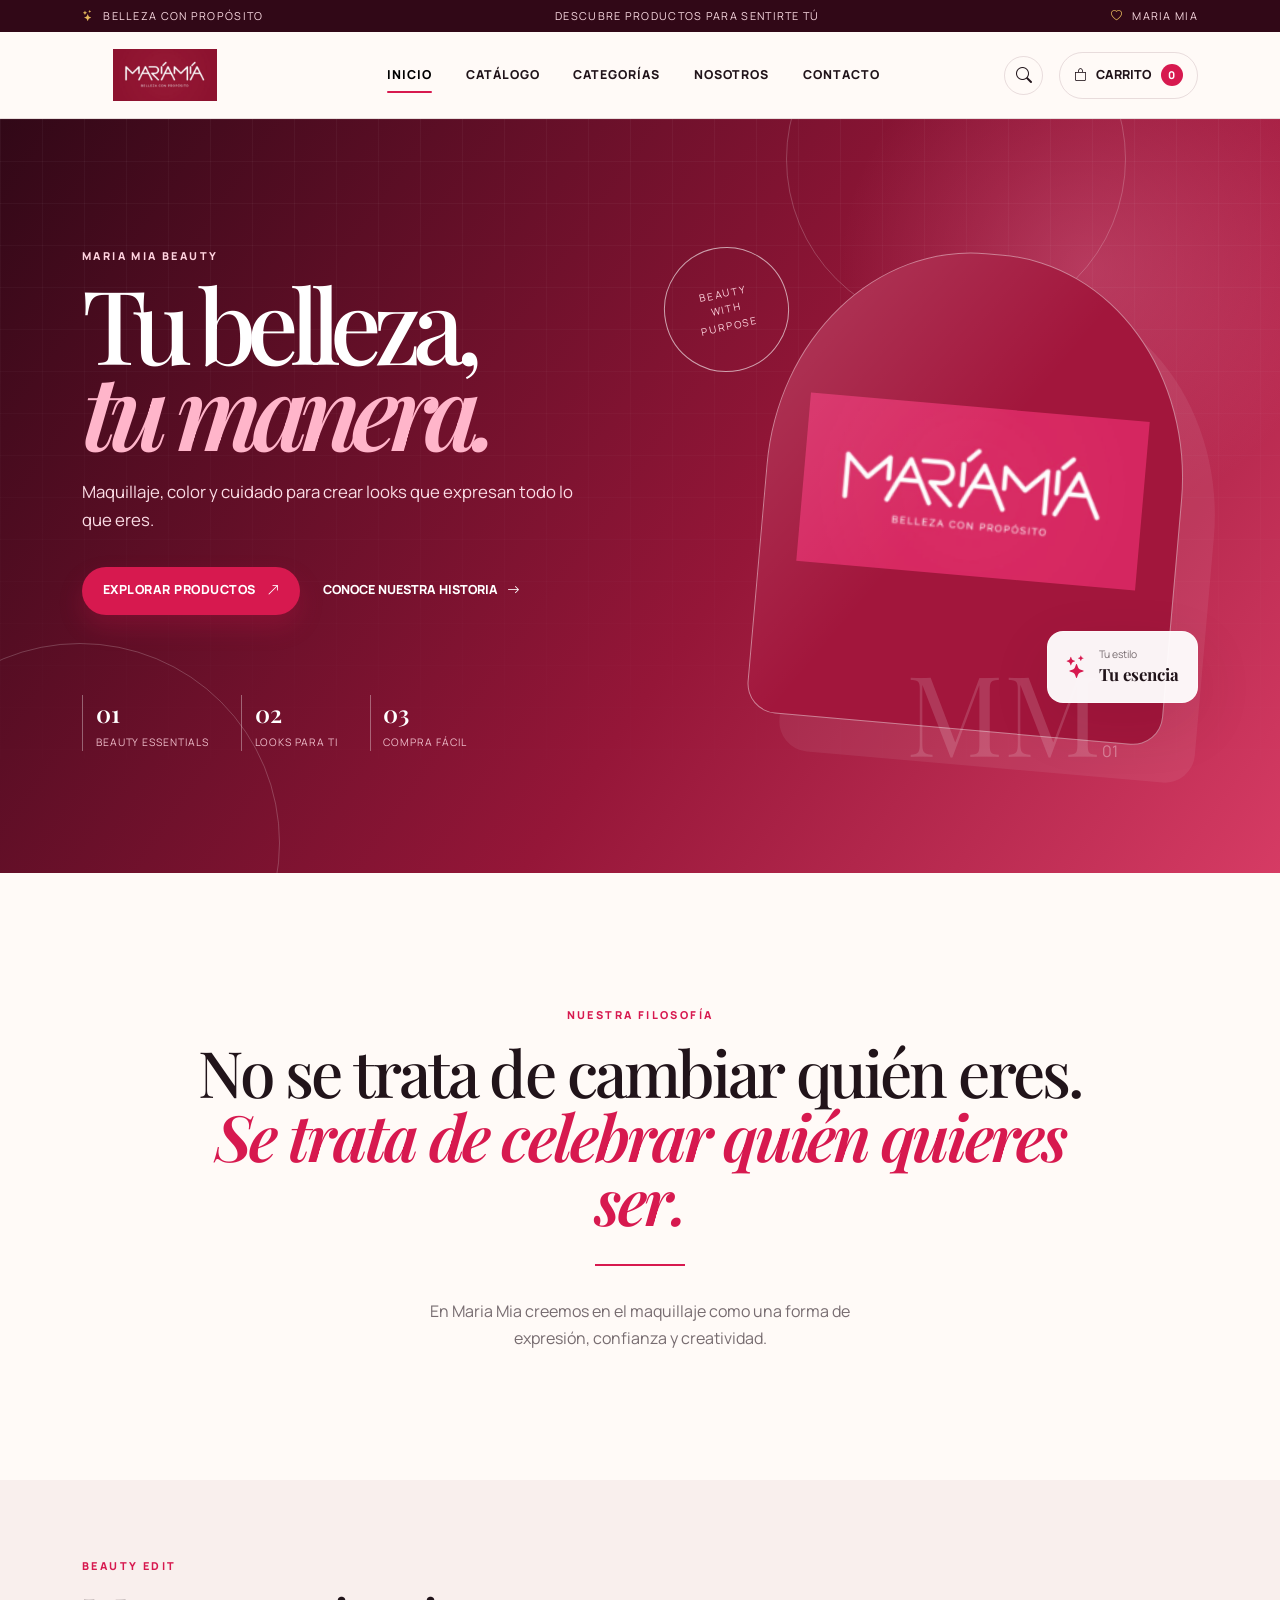
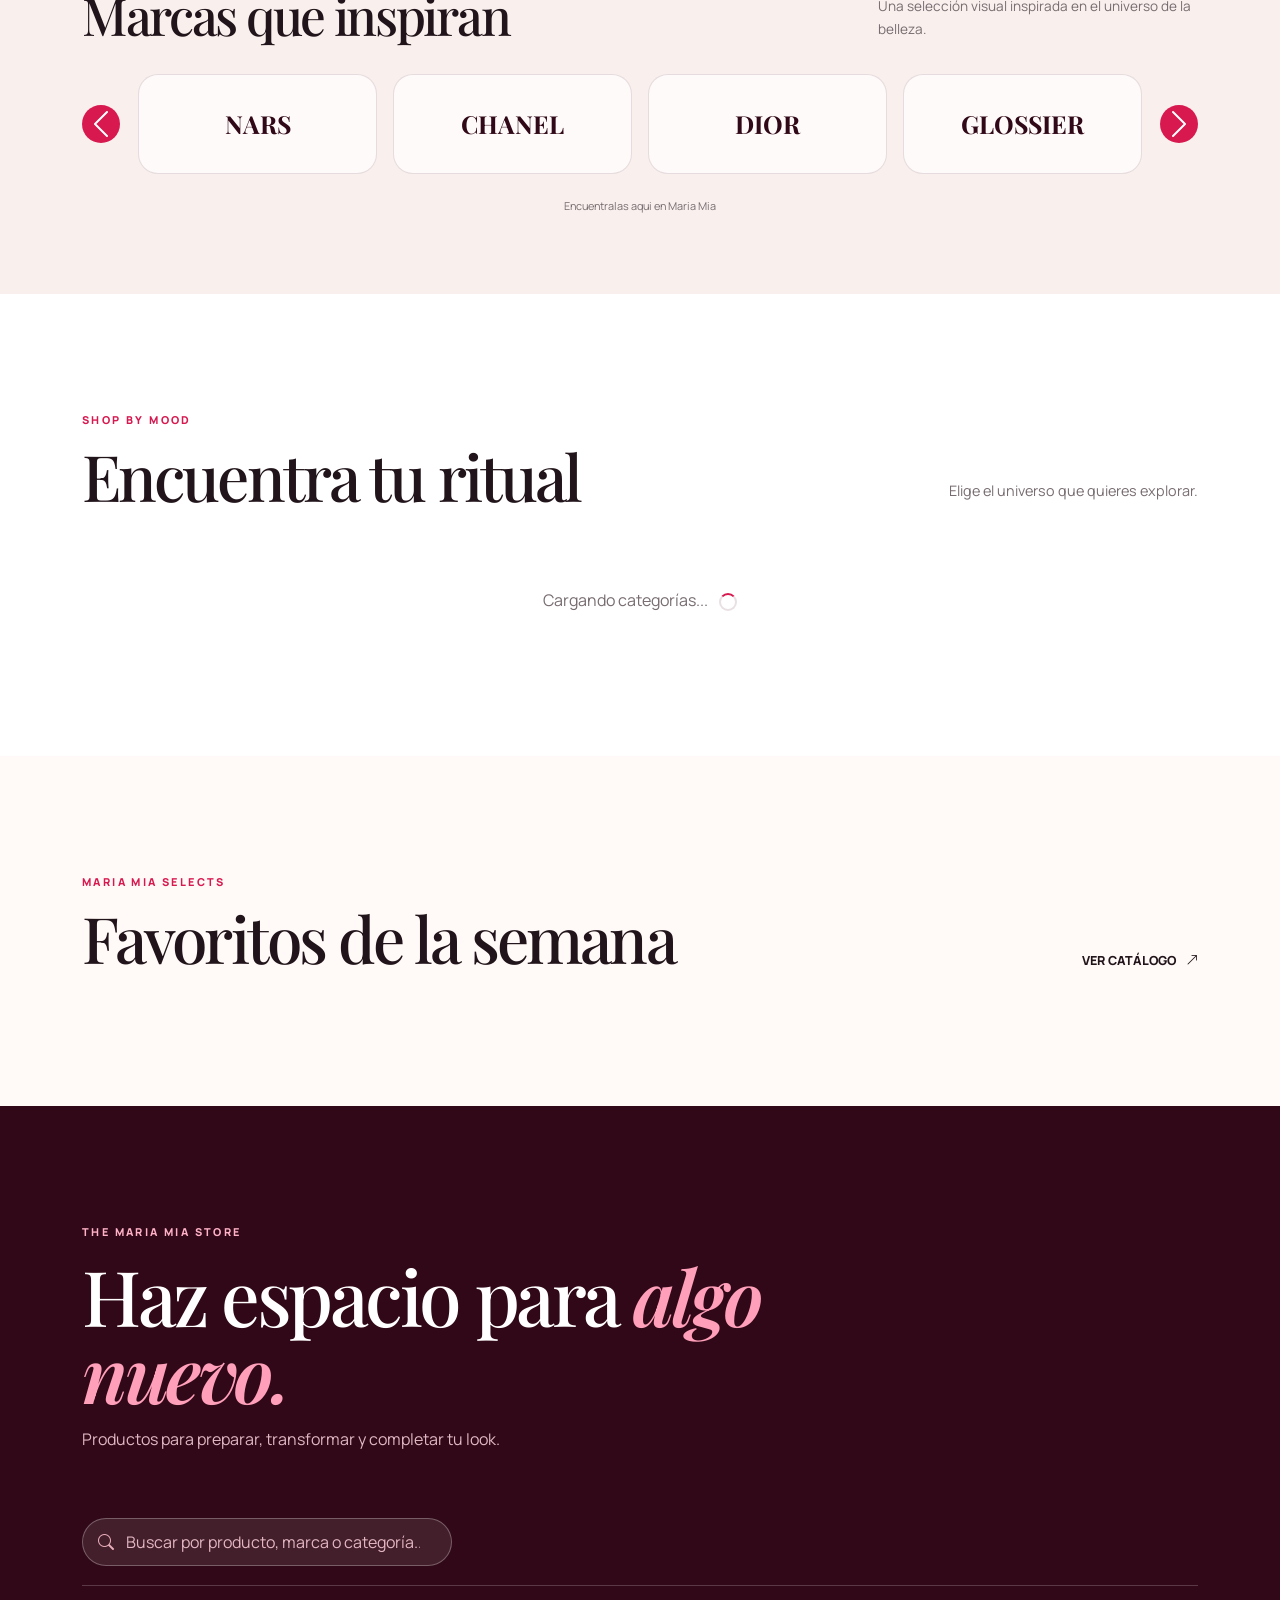
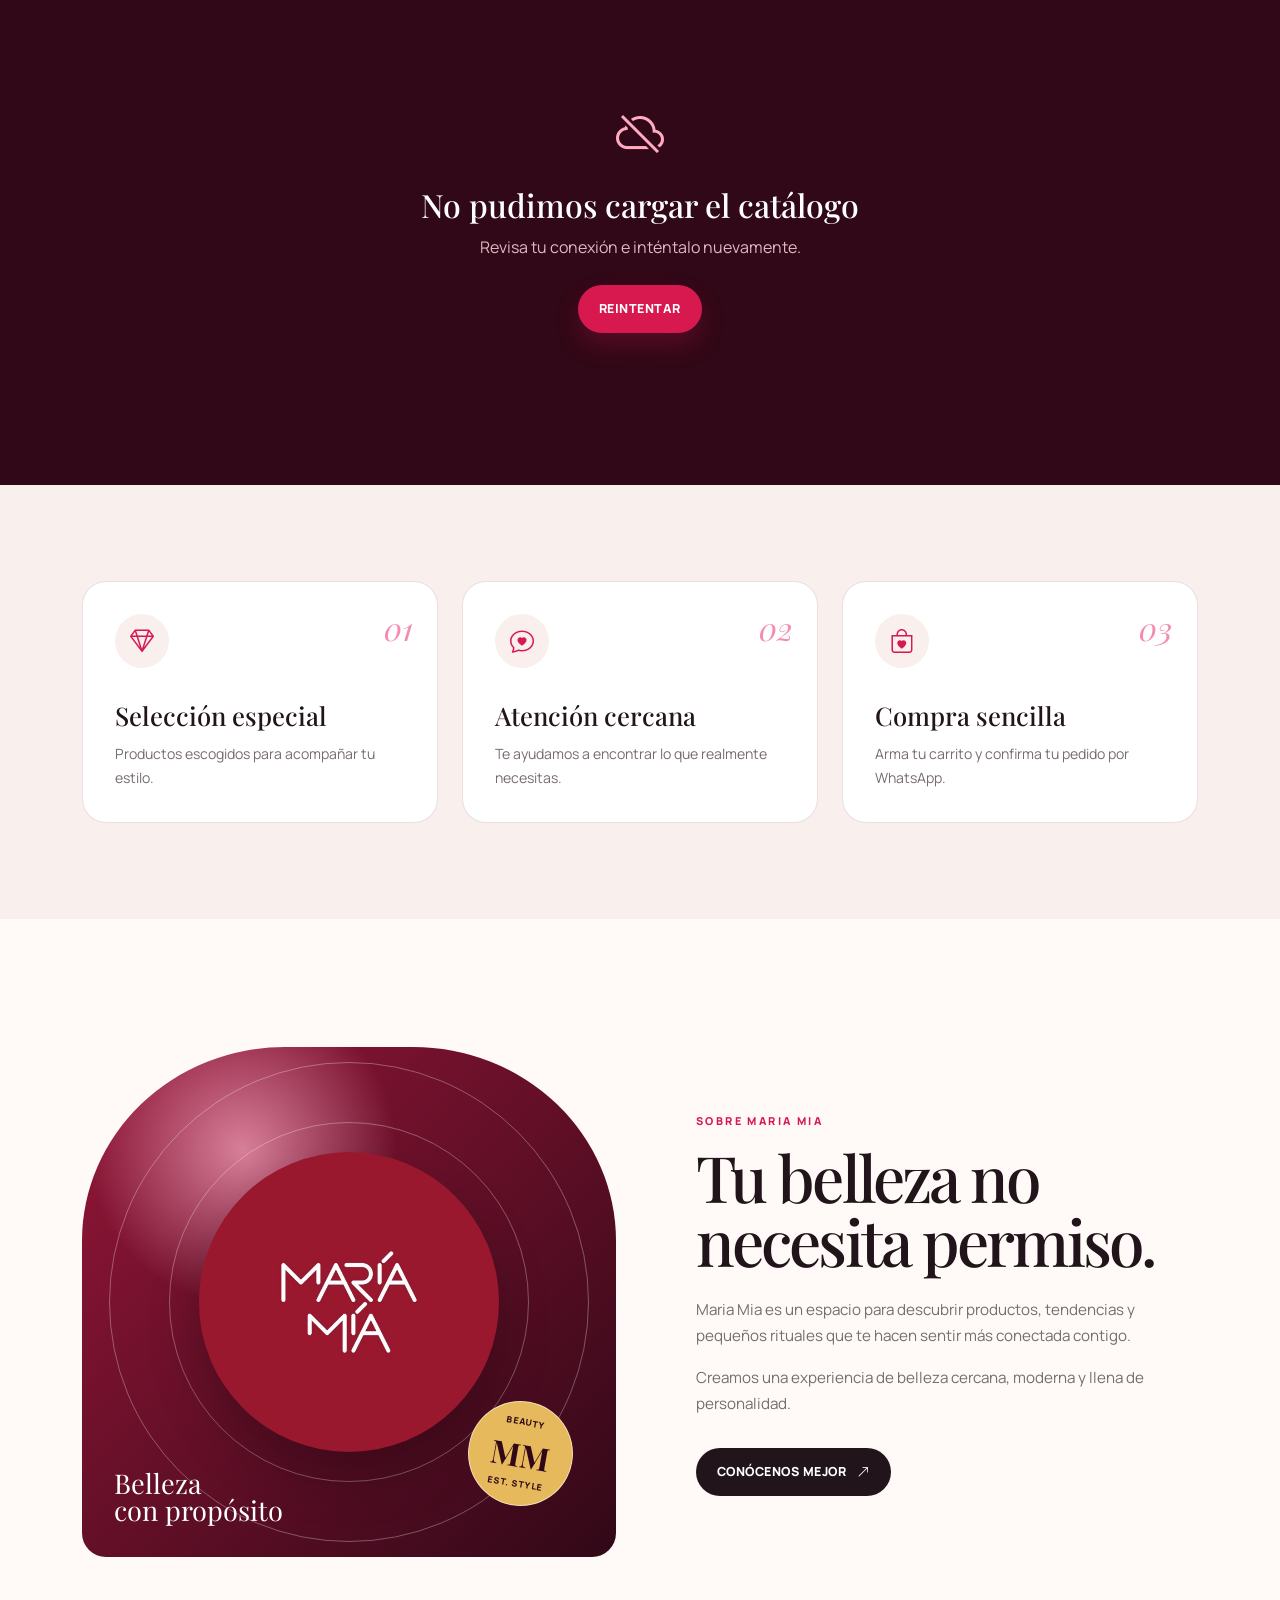
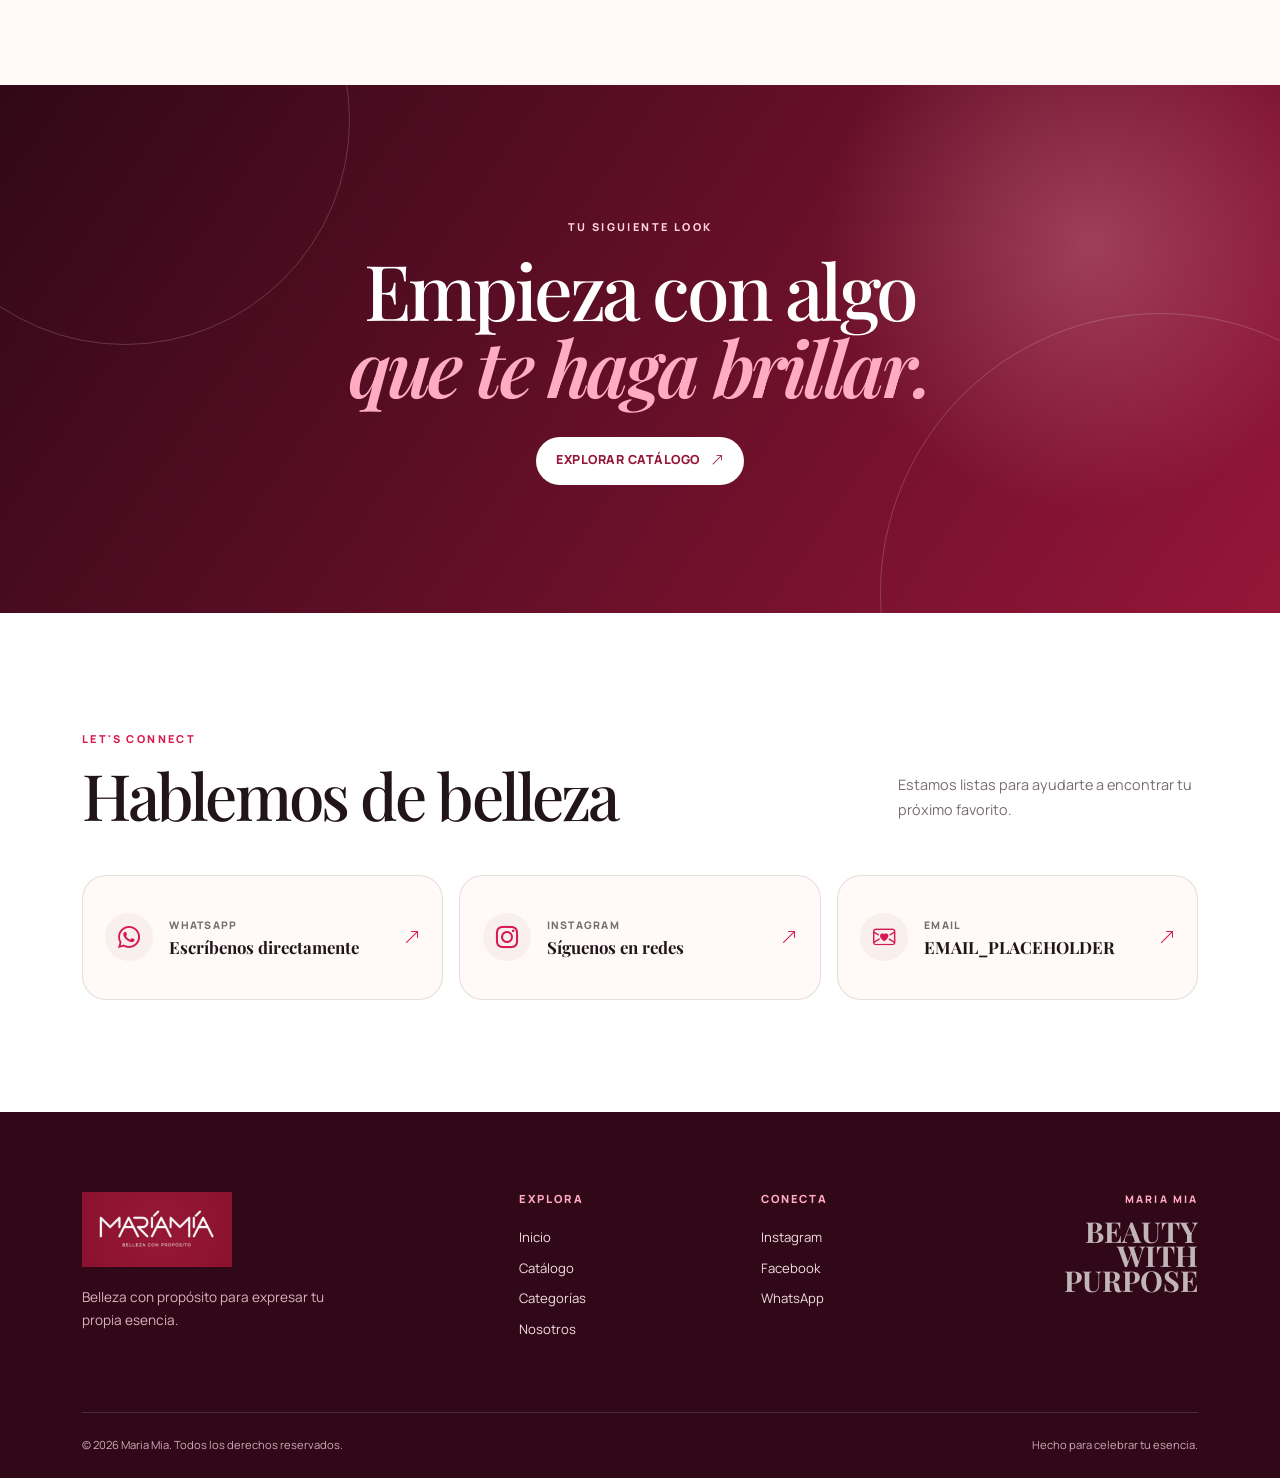
==== index.html @ 82cb3d86 "Add files via upload" ====
<!DOCTYPE html>
<html lang="es">
<head>
    <meta charset="UTF-8">
    <meta name="viewport" content="width=device-width, initial-scale=1">

    <title>Maria Mia | Belleza con propósito</title>

    <meta name="description"
          content="Descubre maquillaje, skincare y accesorios de belleza seleccionados por Maria Mia.">

    <link rel="icon" href="logocircular.jpeg">

    <link rel="preconnect" href="https://fonts.googleapis.com">
    <link rel="preconnect" href="https://fonts.gstatic.com" crossorigin>

    <link href="https://fonts.googleapis.com/css2?family=DM+Sans:wght@400;500;600;700&family=Manrope:wght@400;500;600;700;800&family=Playfair+Display:ital,wght@0,600;0,700;1,600;1,700&display=swap"
          rel="stylesheet">

    <link href="https://cdn.jsdelivr.net/npm/bootstrap@5.3.3/dist/css/bootstrap.min.css"
          rel="stylesheet">

    <link href="https://cdn.jsdelivr.net/npm/bootstrap-icons@1.11.3/font/bootstrap-icons.css"
          rel="stylesheet">

    <link rel="stylesheet" href="styles.css">
</head>

<body>

    <!-- Barra superior -->
    <div class="top-bar">
        <div class="container">
            <span>
                <i class="bi bi-stars"></i>
                Belleza con propósito
            </span>

            <span class="top-bar-message">
                Descubre productos para sentirte tú
            </span>

            <span>
                <i class="bi bi-heart"></i>
                Maria Mia
            </span>
        </div>
    </div>

    <!-- Navbar -->
    <header class="site-header">
        <nav class="navbar navbar-expand-lg">
            <div class="container">

                <a href="#inicio" class="navbar-brand main-logo">
                    <img src="logo.png" alt="Maria Mia - Belleza con propósito">
                </a>

                <button class="navbar-toggler"
                        type="button"
                        data-bs-toggle="collapse"
                        data-bs-target="#mainNavbar"
                        aria-controls="mainNavbar"
                        aria-label="Abrir menú">
                    <span class="navbar-toggler-icon"></span>
                </button>

                <div class="collapse navbar-collapse" id="mainNavbar">
                    <ul class="navbar-nav mx-auto">
                        <li class="nav-item">
                            <a class="nav-link active" href="#inicio">Inicio</a>
                        </li>

                        <li class="nav-item">
                            <a class="nav-link" href="#catalogo">Catálogo</a>
                        </li>

                        <li class="nav-item">
                            <a class="nav-link" href="#categorias">Categorías</a>
                        </li>

                        <li class="nav-item">
                            <a class="nav-link" href="#nosotros">Nosotros</a>
                        </li>

                        <li class="nav-item">
                            <a class="nav-link" href="#contacto">Contacto</a>
                        </li>
                    </ul>

                    <div class="navbar-actions">
                        <a href="#catalogo" class="nav-search" aria-label="Buscar productos">
                            <i class="bi bi-search"></i>
                        </a>

                        <button class="cart-trigger"
                                type="button"
                                data-bs-toggle="offcanvas"
                                data-bs-target="#cartOffcanvas"
                                aria-label="Abrir carrito">
                            <i class="bi bi-bag"></i>
                            <span class="cart-label">Carrito</span>
                            <span id="cartCount" class="cart-counter">0</span>
                        </button>
                    </div>
                </div>
            </div>
        </nav>
    </header>

    <main>

        <!-- Hero -->
        <section id="inicio" class="hero-section">
            <div class="hero-grid"></div>
            <div class="hero-gradient-orb hero-gradient-orb-one"></div>
            <div class="hero-gradient-orb hero-gradient-orb-two"></div>

            <div class="container hero-container">
                <div class="row align-items-center g-5">

                    <div class="col-lg-6">
                        <div class="hero-content">
                            <span class="section-kicker light-kicker">
                                MARIA MIA BEAUTY
                            </span>

                            <h1>
                                Tu belleza,
                                <span>tu manera.</span>
                            </h1>

                            <p>
                                Maquillaje, color y cuidado para crear looks que expresan
                                todo lo que eres.
                            </p>

                            <div class="hero-actions">
                                <a href="#catalogo" class="btn btn-main btn-lg">
                                    Explorar productos
                                    <i class="bi bi-arrow-up-right"></i>
                                </a>

                                <a href="#nosotros" class="hero-link">
                                    Conoce nuestra historia
                                    <i class="bi bi-arrow-right"></i>
                                </a>
                            </div>

                            <div class="hero-details">
                                <div>
                                    <strong>01</strong>
                                    <span>Beauty essentials</span>
                                </div>

                                <div>
                                    <strong>02</strong>
                                    <span>Looks para ti</span>
                                </div>

                                <div>
                                    <strong>03</strong>
                                    <span>Compra fácil</span>
                                </div>
                            </div>
                        </div>
                    </div>

                    <div class="col-lg-6">
                        <div class="hero-art">

                            <div class="hero-image-main">
                                <img src="logo.png"
                                     alt="Logo de Maria Mia"
                                     class="hero-logo-image">
                            </div>

                            <div class="hero-circle-text">
                                <span>BEAUTY</span>
                                <span>WITH</span>
                                <span>PURPOSE</span>
                            </div>

                            <div class="hero-floating-card">
                                <i class="bi bi-stars"></i>
                                <div>
                                    <small>Tu estilo</small>
                                    <strong>Tu esencia</strong>
                                </div>
                            </div>

                            <div class="hero-number">MM<span>01</span></div>
                        </div>
                    </div>

                </div>
            </div>
        </section>

        <!-- Frase de marca -->
        <section class="manifesto-section">
            <div class="container">
                <div class="manifesto-content">
                    <span class="section-kicker">NUESTRA FILOSOFÍA</span>

                    <h2>
                        No se trata de cambiar quién eres.
                        <em>Se trata de celebrar quién quieres ser.</em>
                    </h2>

                    <div class="manifesto-line"></div>

                    <p>
                        En Maria Mia creemos en el maquillaje como una forma de expresión,
                        confianza y creatividad.
                    </p>
                </div>
            </div>
        </section>

        <!-- Marcas -->
        <section class="brands-section" aria-label="Marcas de referencia">
            <div class="container">

                <div class="brands-header">
                    <div>
                        <span class="section-kicker">BEAUTY EDIT</span>
                        <h2>Marcas que inspiran</h2>
                    </div>

                    <p>
                        Una selección visual inspirada en el universo de la belleza.
                    </p>
                </div>

                <div id="brandsCarousel"
                     class="carousel slide brands-carousel"
                     data-bs-ride="carousel"
                     data-bs-interval="3000">

                    <div class="carousel-inner">

                        <div class="carousel-item active">
                            <div class="brand-track">
                                <div class="brand-name">MAC</div>
                                <div class="brand-name">YSL</div>
                                <div class="brand-name">FENTY</div>
                                <div class="brand-name">RARE BEAUTY</div>
                            </div>
                        </div>

                        <div class="carousel-item">
                            <div class="brand-track">
                                <div class="brand-name">NARS</div>
                                <div class="brand-name">CHANEL</div>
                                <div class="brand-name">DIOR</div>
                                <div class="brand-name">GLOSSIER</div>
                            </div>
                        </div>

                        <div class="carousel-item">
                            <div class="brand-track">
                                <div class="brand-name">MAYBELLINE</div>
                                <div class="brand-name">NYX</div>
                                <div class="brand-name">REVLON</div>
                                <div class="brand-name">L'ORÉAL</div>
                            </div>
                        </div>

                    </div>

                    <button class="carousel-control-prev"
                            type="button"
                            data-bs-target="#brandsCarousel"
                            data-bs-slide="prev"
                            aria-label="Marca anterior">
                        <span class="carousel-control-prev-icon"></span>
                    </button>

                    <button class="carousel-control-next"
                            type="button"
                            data-bs-target="#brandsCarousel"
                            data-bs-slide="next"
                            aria-label="Siguiente marca">
                        <span class="carousel-control-next-icon"></span>
                    </button>
                </div>

                <small class="brand-disclaimer">
                    Encuentralas aqui en Maria Mia
                </small>
            </div>
        </section>

        <!-- Categorías dinámicas -->
        <section id="categorias" class="categories-section">
            <div class="container">

                <div class="section-heading-row">
                    <div>
                        <span class="section-kicker">SHOP BY MOOD</span>
                        <h2>Encuentra tu ritual</h2>
                    </div>

                    <p>
                        Elige el universo que quieres explorar.
                    </p>
                </div>

                <div id="categoryList" class="category-grid">
                    <div class="category-loading">
                        Cargando categorías...
                    </div>
                </div>
            </div>
        </section>

        <!-- Favoritos -->
        <section id="favoritos" class="featured-section">
            <div class="container">

                <div class="section-heading-row">
                    <div>
                        <span class="section-kicker">MARIA MIA SELECTS</span>
                        <h2>Favoritos de la semana</h2>
                    </div>

                    <a href="#catalogo" class="section-arrow-link">
                        Ver catálogo
                        <i class="bi bi-arrow-up-right"></i>
                    </a>
                </div>

                <div id="featuredProducts" class="row g-4">
                    <div class="col-12 text-center">
                        Cargando productos...
                    </div>
                </div>
            </div>
        </section>

        <!-- Catálogo -->
        <section id="catalogo" class="catalog-section">
            <div class="container">

                <div class="catalog-intro">
                    <span class="section-kicker">THE MARIA MIA STORE</span>

                    <h2>
                        Haz espacio para
                        <em>algo nuevo.</em>
                    </h2>

                    <p>
                        Productos para preparar, transformar y completar tu look.
                    </p>
                </div>

                <div class="catalog-toolbar">
                    <div class="catalog-search">
                        <i class="bi bi-search"></i>

                        <label for="searchInput" class="visually-hidden">
                            Buscar productos
                        </label>

                        <input id="searchInput"
                                type="search"
                                list="searchOptions"
                                placeholder="Buscar por producto, marca o categoría..."
                                autocomplete="off">

                        <datalist id="searchOptions"></datalist>
                    </div>

                    <div id="filterList" class="filter-list"></div>
                </div>

                <div id="catalogLoading" class="catalog-loading">
                    <div class="loading-symbol">
                        <i class="bi bi-stars"></i>
                    </div>
                    <p>Preparando tu beauty edit...</p>
                </div>

                <div id="catalogError" class="catalog-error d-none">
                    <i class="bi bi-cloud-slash"></i>
                    <h3>No pudimos cargar el catálogo</h3>
                    <p>Revisa tu conexión e inténtalo nuevamente.</p>
                    <button id="retryButton" class="btn btn-main">
                        Reintentar
                    </button>
                </div>

                <div id="emptyState" class="empty-catalog d-none">
                    <i class="bi bi-search-heart"></i>
                    <h3>No encontramos productos</h3>
                    <p>Prueba con otra palabra o categoría.</p>
                </div>

                <div id="productGrid" class="row g-4"></div>
            </div>
        </section>

        <!-- Beneficios -->
        <section class="benefits-section">
            <div class="container">
                <div class="row g-4">

                    <div class="col-md-4">
                        <article class="benefit-card">
                            <span class="benefit-number">01</span>
                            <i class="bi bi-gem"></i>
                            <h3>Selección especial</h3>
                            <p>
                                Productos escogidos para acompañar tu estilo.
                            </p>
                        </article>
                    </div>

                    <div class="col-md-4">
                        <article class="benefit-card">
                            <span class="benefit-number">02</span>
                            <i class="bi bi-chat-heart"></i>
                            <h3>Atención cercana</h3>
                            <p>
                                Te ayudamos a encontrar lo que realmente necesitas.
                            </p>
                        </article>
                    </div>

                    <div class="col-md-4">
                        <article class="benefit-card">
                            <span class="benefit-number">03</span>
                            <i class="bi bi-bag-heart"></i>
                            <h3>Compra sencilla</h3>
                            <p>
                                Arma tu carrito y confirma tu pedido por WhatsApp.
                            </p>
                        </article>
                    </div>

                </div>
            </div>
        </section>

        <!-- Nosotros -->
        <section id="nosotros" class="about-section">
            <div class="container">
                <div class="row align-items-center g-5">

                    <div class="col-lg-6">
                        <div class="about-visual">
                            <img src="logocircular.jpeg"
                                 alt="Maria Mia Belleza con propósito">

                            <div class="about-sticker">
                                <span>BEAUTY</span>
                                <strong>MM</strong>
                                <span>EST. STYLE</span>
                            </div>

                            <div class="about-caption">
                                Belleza<br>
                                con propósito
                            </div>
                        </div>
                    </div>

                    <div class="col-lg-6">
                        <div class="about-content">
                            <span class="section-kicker">SOBRE MARIA MIA</span>

                            <h2>
                                Tu belleza no necesita permiso.
                            </h2>

                            <p>
                                Maria Mia es un espacio para descubrir productos,
                                tendencias y pequeños rituales que te hacen sentir
                                más conectada contigo.
                            </p>

                            <p>
                                Creamos una experiencia de belleza cercana,
                                moderna y llena de personalidad.
                            </p>

                            <a href="#contacto" class="btn btn-dark-main">
                                Conócenos mejor
                                <i class="bi bi-arrow-up-right"></i>
                            </a>
                        </div>
                    </div>

                </div>
            </div>
        </section>

        <!-- CTA -->
        <section class="final-cta">
            <div class="container">
                <div class="final-cta-content">
                    <span class="section-kicker light-kicker">
                        TU SIGUIENTE LOOK
                    </span>

                    <h2>
                        Empieza con algo
                        <em>que te haga brillar.</em>
                    </h2>

                    <a href="#catalogo" class="btn btn-light-main">
                        Explorar catálogo
                        <i class="bi bi-arrow-up-right"></i>
                    </a>
                </div>
            </div>
        </section>

        <!-- Contacto -->
        <section id="contacto" class="contact-section">
            <div class="container">

                <div class="section-heading-row">
                    <div>
                        <span class="section-kicker">LET'S CONNECT</span>
                        <h2>Hablemos de belleza</h2>
                    </div>

                    <p>
                        Estamos listas para ayudarte a encontrar tu próximo favorito.
                    </p>
                </div>

                <div class="contact-grid">

                    <a href="https://wa.me/WHATSAPP_NUMBER"
                       target="_blank"
                       rel="noopener"
                       class="contact-card">
                        <i class="bi bi-whatsapp"></i>
                        <span>
                            <small>WhatsApp</small>
                            <strong>Escríbenos directamente</strong>
                        </span>
                        <i class="bi bi-arrow-up-right contact-arrow"></i>
                    </a>

                    <a href="INSTAGRAM_URL"
                       target="_blank"
                       rel="noopener"
                       class="contact-card">
                        <i class="bi bi-instagram"></i>
                        <span>
                            <small>Instagram</small>
                            <strong>Síguenos en redes</strong>
                        </span>
                        <i class="bi bi-arrow-up-right contact-arrow"></i>
                    </a>

                    <div class="contact-card">
                        <i class="bi bi-envelope-heart"></i>
                        <span>
                            <small>Email</small>
                            <strong>EMAIL_PLACEHOLDER</strong>
                        </span>
                        <i class="bi bi-arrow-up-right contact-arrow"></i>
                    </div>

                </div>
            </div>
        </section>

    </main>

    <!-- Footer -->
    <footer class="site-footer">
        <div class="container">

            <div class="footer-main">
                <div class="footer-brand">
                    <img src="logo.png" alt="Maria Mia">

                    <p>
                        Belleza con propósito para expresar tu propia esencia.
                    </p>
                </div>

                <div class="footer-column">
                    <h3>Explora</h3>
                    <a href="#inicio">Inicio</a>
                    <a href="#catalogo">Catálogo</a>
                    <a href="#categorias">Categorías</a>
                    <a href="#nosotros">Nosotros</a>
                </div>

                <div class="footer-column">
                    <h3>Conecta</h3>
                    <a href="INSTAGRAM_URL">Instagram</a>
                    <a href="FACEBOOK_URL">Facebook</a>
                    <a href="https://wa.me/WHATSAPP_NUMBER">WhatsApp</a>
                </div>

                <div class="footer-column footer-note">
                    <span>MARIA MIA</span>
                    <strong>BEAUTY<br>WITH<br>PURPOSE</strong>
                </div>
            </div>

            <div class="footer-bottom">
                <span>
                    © <span id="currentYear"></span> Maria Mia.
                    Todos los derechos reservados.
                </span>

                <span>
                    Hecho para celebrar tu esencia.
                </span>
            </div>
        </div>
    </footer>

    <!-- Carrito -->
    <aside id="cartOffcanvas"
           class="offcanvas offcanvas-end cart-offcanvas"
           tabindex="-1"
           aria-labelledby="cartTitle">

        <div class="offcanvas-header">
            <div>
                <span class="section-kicker">MARIA MIA BAG</span>
                <h2 id="cartTitle">Tu carrito</h2>
            </div>

            <button type="button"
                    class="btn-close"
                    data-bs-dismiss="offcanvas"
                    aria-label="Cerrar carrito">
            </button>
        </div>

        <div class="offcanvas-body d-flex flex-column">
            <div id="cartItems" class="cart-items flex-grow-1"></div>

            <div id="cartEmpty" class="cart-empty d-none">
                <i class="bi bi-bag-heart"></i>
                <h3>Tu carrito está vacío</h3>
                <p>Agrega productos para comenzar tu pedido.</p>

                <a href="#catalogo"
                   class="btn btn-main"
                   data-bs-dismiss="offcanvas">
                    Explorar productos
                </a>
            </div>

            <div id="cartSummary" class="cart-summary d-none">
                <div class="summary-row">
                    <span>Subtotal</span>
                    <strong id="cartSubtotal">$0</strong>
                </div>

                <div class="summary-row total-row">
                    <span>Total</span>
                    <strong id="cartTotal">$0</strong>
                </div>

                <button id="clearCartButton"
                        type="button"
                        class="clear-cart-button">
                    Vaciar carrito
                </button>

                <button id="checkoutButton"
                        type="button"
                        class="btn btn-main w-100">
                    Finalizar pedido
                    <i class="bi bi-arrow-up-right"></i>
                </button>
            </div>
        </div>
    </aside>

    <!-- Checkout -->
    <div class="modal fade"
         id="checkoutModal"
         tabindex="-1"
         aria-labelledby="checkoutTitle"
         aria-hidden="true">

        <div class="modal-dialog modal-dialog-centered modal-lg">
            <div class="modal-content checkout-modal">

                <div class="modal-header">
                    <div>
                        <span class="section-kicker">ÚLTIMO PASO</span>
                        <h2 id="checkoutTitle">Completa tu pedido</h2>
                    </div>

                    <button type="button"
                            class="btn-close"
                            data-bs-dismiss="modal"
                            aria-label="Cerrar">
                    </button>
                </div>

                <form id="checkoutForm">
                    <div class="modal-body">
                        <div class="row g-4">

                            <div class="col-lg-6">
                                <h3 class="form-title">Datos del cliente</h3>

                                <div class="form-group">
                                    <label for="customerName">Nombre completo *</label>
                                    <input id="customerName"
                                           name="nombre"
                                           type="text"
                                           required>
                                </div>

                                <div class="form-group">
                                    <label for="customerPhone">Teléfono *</label>
                                    <input id="customerPhone"
                                           name="telefono"
                                           type="tel"
                                           required>
                                </div>

                                <div class="form-group">
                                    <label for="customerAddress">Dirección</label>
                                    <input id="customerAddress"
                                           name="direccion"
                                           type="text">
                                </div>

                                <div class="form-group">
                                    <label for="customerNotes">Observaciones</label>
                                    <textarea id="customerNotes"
                                              name="observaciones"
                                              rows="3"></textarea>
                                </div>
                            </div>

                            <div class="col-lg-6">
                                <h3 class="form-title">Resumen del pedido</h3>
                                <div id="checkoutSummary" class="checkout-summary"></div>
                            </div>

                        </div>
                    </div>

                    <div class="modal-footer">
                        <button type="button"
                                class="btn btn-outline-dark"
                                data-bs-dismiss="modal">
                            Volver
                        </button>

                        <button id="confirmOrderButton"
                                type="submit"
                                class="btn btn-main">
                            Confirmar por WhatsApp
                            <i class="bi bi-whatsapp"></i>
                        </button>
                    </div>
                </form>
            </div>
        </div>
    </div>

    <!-- Toast -->
    <div class="toast-container position-fixed bottom-0 end-0 p-3">
        <div id="appToast"
             class="toast custom-toast"
             role="status"
             aria-live="polite">

            <div class="toast-body">
                <i class="bi bi-check-circle-fill"></i>
                <span id="toastMessage"></span>
            </div>
        </div>
    </div>

    <script src="https://cdn.jsdelivr.net/npm/bootstrap@5.3.3/dist/js/bootstrap.bundle.min.js"></script>

    <script type="module" src="app.js"></script>

</body>
</html>
---- styles.css ----
:root {
    --wine: #951638;
    --wine-dark: #5c0b27;
    --wine-deep: #310817;
    --red: #d7194f;
    --coral: #ff6b61;
    --pink: #f58ab2;
    --lilac: #c8a2e8;
    --gold: #e6b95d;

    --cream: #fffaf7;
    --cream-dark: #f9efed;
    --white: #ffffff;
    --black: #21141a;
    --gray: #776c70;
    --line: rgba(80, 22, 40, .13);

    --serif: "Playfair Display", serif;
    --sans: "Manrope", sans-serif;

    --shadow-soft: 0 20px 60px rgba(67, 11, 32, .1);
    --shadow-card: 0 12px 35px rgba(67, 11, 32, .08);
    --radius: 24px;
}

/* Base */

* {
    box-sizing: border-box;
}

html {
    scroll-behavior: smooth;
}

body {
    margin: 0;
    overflow-x: hidden;
    background: var(--cream);
    color: var(--black);
    font-family: var(--sans);
}

img {
    max-width: 100%;
}

a {
    color: inherit;
    text-decoration: none;
}

button,
input,
textarea {
    font-family: inherit;
}

h1,
h2,
h3,
h4 {
    font-family: var(--serif);
}

h2 {
    margin-bottom: 0;
    font-size: clamp(2.2rem, 5vw, 4rem);
    line-height: 1;
    letter-spacing: -.045em;
}

p {
    line-height: 1.7;
}

::selection {
    background: var(--red);
    color: white;
}

/* Accesibilidad */

.btn:focus-visible,
a:focus-visible,
button:focus-visible,
input:focus-visible,
textarea:focus-visible {
    outline: 3px solid rgba(215, 25, 79, .35);
    outline-offset: 4px;
}

/* Barra superior */

.top-bar {
    padding: .5rem 0;
    background: var(--wine-deep);
    color: #f9d9e1;
    font-size: .68rem;
    letter-spacing: .12em;
    text-transform: uppercase;
}

.top-bar .container {
    display: flex;
    justify-content: space-between;
    align-items: center;
}

.top-bar i {
    margin-right: .35rem;
    color: var(--gold);
}

/* Navbar */

.site-header {
    position: relative;
    z-index: 1000;
    background: rgba(255, 250, 247, .91);
    border-bottom: 1px solid var(--line);
    backdrop-filter: blur(18px);
}

.navbar {
    min-height: 86px;
}

.main-logo {
    display: flex;
    align-items: center;
    width: 165px;
    height: 62px;
    overflow: hidden;
    border-radius: 8px;
}

.main-logo img {
    width: 100%;
    height: 100%;
    object-fit: contain;
}

.navbar-nav {
    gap: .6rem;
}

.nav-link {
    position: relative;
    padding: 1rem .75rem !important;
    color: var(--black);
    font-size: .77rem;
    font-weight: 800;
    letter-spacing: .08em;
    text-transform: uppercase;
}

.nav-link::after {
    position: absolute;
    right: .75rem;
    bottom: .45rem;
    left: .75rem;
    height: 2px;
    border-radius: 10px;
    background: var(--red);
    content: "";
    transform: scaleX(0);
    transform-origin: center;
    transition: transform .25s ease;
}

.nav-link:hover,
.nav-link.active {
    color: var(--red);
}

.nav-link:hover::after,
.nav-link.active::after {
    transform: scaleX(1);
}

.navbar-actions {
    display: flex;
    align-items: center;
    gap: 1rem;
}

.nav-search {
    display: grid;
    place-items: center;
    width: 39px;
    height: 39px;
    border: 1px solid var(--line);
    border-radius: 50%;
    transition: .2s ease;
}

.nav-search:hover {
    background: var(--red);
    color: white;
}

.cart-trigger {
    display: inline-flex;
    align-items: center;
    gap: .6rem;
    padding: .7rem .9rem;
    border: 1px solid var(--line);
    border-radius: 50px;
    background: transparent;
    color: var(--black);
    font-size: .78rem;
    font-weight: 800;
    text-transform: uppercase;
    transition: .2s ease;
}

.cart-trigger:hover {
    border-color: var(--red);
    background: var(--red);
    color: white;
}

.cart-counter {
    display: grid;
    place-items: center;
    min-width: 22px;
    height: 22px;
    padding: 0 .3rem;
    border-radius: 50%;
    background: var(--red);
    color: white;
    font-size: .67rem;
}

/* Elementos reutilizables */

.section-kicker {
    display: inline-block;
    margin-bottom: 1rem;
    color: var(--red);
    font-size: .68rem;
    font-weight: 800;
    letter-spacing: .22em;
    text-transform: uppercase;
}

.light-kicker {
    color: #ffd3df;
}

.btn-main,
.btn-light-main,
.btn-dark-main {
    display: inline-flex;
    align-items: center;
    justify-content: center;
    gap: .7rem;
    min-height: 48px;
    padding: .8rem 1.3rem;
    border: 0;
    border-radius: 50px;
    font-size: .78rem;
    font-weight: 800;
    letter-spacing: .04em;
    text-transform: uppercase;
    transition: transform .25s ease, box-shadow .25s ease, background .25s ease;
}

.btn-main {
    background: var(--red);
    color: white;
    box-shadow: 0 12px 25px rgba(215, 25, 79, .22);
}

.btn-main:hover {
    background: var(--wine);
    color: white;
    transform: translateY(-3px);
    box-shadow: 0 18px 30px rgba(215, 25, 79, .28);
}

.btn-light-main {
    background: white;
    color: var(--wine);
}

.btn-light-main:hover {
    background: var(--cream);
    color: var(--wine);
    transform: translateY(-3px);
}

.btn-dark-main {
    background: var(--black);
    color: white;
}

.btn-dark-main:hover {
    background: var(--wine);
    color: white;
    transform: translateY(-3px);
}

.hero-link,
.section-arrow-link {
    display: inline-flex;
    align-items: center;
    gap: .6rem;
    font-size: .78rem;
    font-weight: 800;
    text-transform: uppercase;
}

.hero-link {
    color: white;
}

.hero-link:hover,
.section-arrow-link:hover {
    color: var(--red);
}

.section-heading-row {
    display: flex;
    align-items: end;
    justify-content: space-between;
    gap: 2rem;
    margin-bottom: 3rem;
}

.section-heading-row p {
    max-width: 300px;
    margin-bottom: .3rem;
    color: var(--gray);
    font-size: .9rem;
}

/* Hero */

.hero-section {
    position: relative;
    min-height: 720px;
    overflow: hidden;
    background:
        radial-gradient(circle at 85% 20%, rgba(255, 152, 190, .24), transparent 20%),
        linear-gradient(125deg, var(--wine-deep), var(--wine) 58%, #d63b64);
    color: white;
}

.hero-grid {
    position: absolute;
    inset: 0;
    background-image:
        linear-gradient(rgba(255,255,255,.04) 1px, transparent 1px),
        linear-gradient(90deg, rgba(255,255,255,.04) 1px, transparent 1px);
    background-size: 42px 42px;
    mask-image: linear-gradient(to bottom, black, transparent);
}

.hero-container {
    position: relative;
    z-index: 2;
    padding-top: 7rem;
    padding-bottom: 7rem;
}

.hero-content h1 {
    max-width: 700px;
    margin-bottom: 1.6rem;
    font-size: clamp(4rem, 8vw, 8.5rem);
    line-height: .84;
    letter-spacing: -.09em;
}

.hero-content h1 span {
    display: block;
    color: #ffb5ca;
    font-style: italic;
    font-weight: 600;
}

.hero-content > p {
    max-width: 510px;
    margin-bottom: 2rem;
    color: #fbdce5;
    font-size: 1.05rem;
}

.hero-actions {
    display: flex;
    flex-wrap: wrap;
    align-items: center;
    gap: 1.4rem;
}

.hero-details {
    display: flex;
    gap: 2rem;
    margin-top: 5rem;
}

.hero-details div {
    display: flex;
    flex-direction: column;
    gap: .3rem;
    border-left: 1px solid rgba(255,255,255,.35);
    padding-left: .8rem;
}

.hero-details strong {
    font-family: var(--serif);
    font-size: 1.5rem;
    font-weight: 600;
}

.hero-details span {
    color: #eebdca;
    font-size: .65rem;
    letter-spacing: .09em;
    text-transform: uppercase;
}

.hero-art {
    position: relative;
    max-width: 550px;
    min-height: 530px;
    margin: auto;
}

.hero-image-main {
    position: absolute;
    top: 4%;
    right: 3%;
    display: grid;
    place-items: center;
    width: 78%;
    height: 90%;
    overflow: hidden;
    border: 1px solid rgba(255,255,255,.45);
    border-radius: 48% 48% 30px 30px;
    background: #a2163c;
    box-shadow: 35px 35px 0 rgba(255,255,255,.07);
    transform: rotate(5deg);
}

.hero-image-main::after {
    position: absolute;
    inset: 0;
    background: linear-gradient(125deg, rgba(255,255,255,.16), transparent 48%);
    content: "";
}

.hero-logo-image {
    width: 82%;
    height: 82%;
    object-fit: contain;
    mix-blend-mode: screen;
}

.hero-circle-text {
    position: absolute;
    top: 3%;
    left: 0;
    display: flex;
    flex-direction: column;
    align-items: center;
    justify-content: center;
    width: 125px;
    height: 125px;
    border: 1px solid rgba(255,255,255,.6);
    border-radius: 50%;
    color: #ffd6e0;
    font-size: .63rem;
    letter-spacing: .2em;
    line-height: 1.6;
    transform: rotate(-12deg);
}

.hero-floating-card {
    position: absolute;
    right: 0;
    bottom: 11%;
    display: flex;
    align-items: center;
    gap: .75rem;
    padding: .9rem 1.1rem;
    border: 1px solid rgba(255,255,255,.5);
    border-radius: 16px;
    background: rgba(255,255,255,.95);
    color: var(--black);
    box-shadow: var(--shadow-soft);
}

.hero-floating-card > i {
    color: var(--red);
    font-size: 1.4rem;
}

.hero-floating-card div {
    display: flex;
    flex-direction: column;
}

.hero-floating-card small {
    color: var(--gray);
    font-size: .65rem;
}

.hero-floating-card strong {
    font-family: var(--serif);
    font-size: 1.05rem;
}

.hero-number {
    position: absolute;
    right: 15%;
    bottom: -1%;
    color: rgba(255,255,255,.15);
    font-family: var(--serif);
    font-size: 7rem;
    line-height: 1;
}

.hero-number span {
    color: rgba(255,255,255,.35);
    font-family: var(--sans);
    font-size: 1rem;
}

/* Orbes */

.hero-gradient-orb {
    position: absolute;
    border: 1px solid rgba(255,255,255,.2);
    border-radius: 50%;
}

.hero-gradient-orb-one {
    top: -130px;
    right: 12%;
    width: 340px;
    height: 340px;
}

.hero-gradient-orb-two {
    bottom: -170px;
    left: -120px;
    width: 400px;
    height: 400px;
}

/* Manifiesto */

.manifesto-section {
    padding: 8rem 0;
    background: var(--cream);
}

.manifesto-content {
    max-width: 900px;
    margin: auto;
    text-align: center;
}

.manifesto-content h2 {
    font-size: clamp(2.3rem, 5vw, 5rem);
}

.manifesto-content h2 em {
    display: block;
    color: var(--red);
    font-weight: 600;
}

.manifesto-content p {
    max-width: 470px;
    margin: 1.5rem auto 0;
    color: var(--gray);
}

.manifesto-line {
    width: 90px;
    height: 2px;
    margin: 2rem auto;
    background: var(--red);
}

/* Marcas */

.brands-section {
    padding: 4.5rem 0 5rem;
    background: var(--cream-dark);
}

.brands-header {
    display: flex;
    align-items: end;
    justify-content: space-between;
    gap: 2rem;
    margin-bottom: 2rem;
}

.brands-header h2 {
    font-size: clamp(2rem, 4vw, 3.4rem);
}

.brands-header p {
    max-width: 320px;
    margin: 0;
    color: var(--gray);
    font-size: .85rem;
}

.brands-carousel {
    padding: 0 3.5rem;
}

.brand-track {
    display: grid;
    grid-template-columns: repeat(4, 1fr);
    gap: 1rem;
}

.brand-name {
    display: grid;
    place-items: center;
    min-height: 100px;
    border: 1px solid var(--line);
    border-radius: 20px;
    background: rgba(255,255,255,.65);
    color: var(--wine-deep);
    font-family: var(--serif);
    font-size: clamp(1.05rem, 2vw, 1.55rem);
    font-weight: 700;
    transition: .25s ease;
}

.brand-name:hover {
    background: var(--wine);
    color: white;
    transform: translateY(-5px);
}

.brands-carousel .carousel-control-prev,
.brands-carousel .carousel-control-next {
    top: 50%;
    width: 38px;
    height: 38px;
    border-radius: 50%;
    background: var(--red);
    opacity: 1;
    transform: translateY(-50%);
}

.brands-carousel .carousel-control-prev {
    left: 0;
}

.brands-carousel .carousel-control-next {
    right: 0;
}

.brand-disclaimer {
    display: block;
    margin-top: 1.5rem;
    color: var(--gray);
    font-size: .68rem;
    text-align: center;
}

/* Categorías */

.categories-section {
    padding: 7rem 0;
    background: white;
}

.category-grid {
    display: grid;
    grid-template-columns: repeat(5, 1fr);
    gap: 1rem;
}

.category-card {
    position: relative;
    display: flex;
    width: 100%;
    flex-direction: column;
    justify-content: space-between;
    min-height: 200px;
    padding: 1.3rem;
    overflow: hidden;
    border: 1px solid var(--line);
    border-radius: var(--radius);
    background: var(--cream);
    cursor: pointer;
    font: inherit;
    text-align: left;
    transition: .25s ease;
}

.category-card:hover {
    color: white;
    background: var(--wine);
    transform: translateY(-7px);
    box-shadow: var(--shadow-card);
}

.category-card h3 {
    position: relative;
    z-index: 2;
    margin: 0;
    font-size: 1.45rem;
}

.category-card small {
    position: relative;
    z-index: 2;
    color: var(--gray);
    font-size: .7rem;
    letter-spacing: .08em;
    text-transform: uppercase;
}

.category-card:hover small {
    color: #f3cbd5;
}

.category-card i {
    position: absolute;
    right: 1.1rem;
    top: 1rem;
    color: var(--red);
    font-size: 2rem;
}

.category-card:hover i {
    color: #ffabc0;
}

.category-loading {
    grid-column: 1 / -1;
    padding: 2rem;
    color: var(--gray);
    text-align: center;
}

/* Destacados */

.featured-section {
    padding: 7rem 0;
    background: var(--cream);
}

/* Catálogo */

.catalog-section {
    padding: 7rem 0;
    background: var(--wine-deep);
    color: white;
}

.catalog-intro {
    max-width: 710px;
    margin-bottom: 4rem;
}

.catalog-intro h2 {
    font-size: clamp(2.8rem, 6vw, 6rem);
}

.catalog-intro h2 em {
    color: #ff9fba;
    font-weight: 600;
}

.catalog-intro p {
    margin-top: 1rem;
    color: #deb8c3;
}

.catalog-section .section-kicker {
    color: #ffb2c7;
}

.catalog-toolbar {
    display: flex;
    align-items: center;
    justify-content: space-between;
    gap: 1rem;
    margin-bottom: 3rem;
    padding-bottom: 1.2rem;
    border-bottom: 1px solid rgba(255,255,255,.2);
}

.catalog-search {
    position: relative;
    width: min(100%, 370px);
}

.catalog-search i {
    position: absolute;
    top: 50%;
    left: 1rem;
    color: #e9aebb;
    transform: translateY(-50%);
}

.catalog-search input {
    width: 100%;
    height: 48px;
    padding: 0 1rem 0 2.7rem;
    border: 1px solid rgba(255,255,255,.28);
    border-radius: 50px;
    outline: 0;
    background: rgba(255,255,255,.09);
    color: white;
}

.catalog-search input::placeholder {
    color: #e2b7c2;
}

.catalog-search input:focus {
    border-color: #ff9fba;
    box-shadow: 0 0 0 4px rgba(255,159,186,.12);
}

.filter-list {
    display: flex;
    flex-wrap: wrap;
    justify-content: end;
    gap: .5rem;
}

.filter-button {
    padding: .55rem .85rem;
    border: 1px solid rgba(255,255,255,.25);
    border-radius: 50px;
    background: transparent;
    color: #f4cbd5;
    font-size: .65rem;
    font-weight: 800;
    letter-spacing: .07em;
    text-transform: uppercase;
    transition: .2s ease;
}

.filter-button:hover,
.filter-button.active {
    border-color: #ff9fba;
    background: #ff9fba;
    color: var(--wine-deep);
}

/* Cards dinámicas */

.product-card {
    height: 100%;
    overflow: hidden;
    border: 0;
    border-radius: var(--radius);
    background: white;
    color: var(--black);
    box-shadow: 0 15px 35px rgba(0, 0, 0, .14);
    transition: transform .3s ease, box-shadow .3s ease;
}

.product-card:hover {
    transform: translateY(-8px);
    box-shadow: 0 22px 45px rgba(0, 0, 0, .22);
}

.product-image-wrapper {
    position: relative;
    display: grid;
    place-items: center;
    min-height: 265px;
    overflow: hidden;
    background: var(--cream-dark);
}

.product-image-wrapper img {
    width: 100%;
    height: 265px;
    object-fit: cover;
    transition: transform .4s ease;
}

.product-card:hover .product-image-wrapper img {
    transform: scale(1.06);
}

.product-badge {
    position: absolute;
    top: 1rem;
    left: 1rem;
    z-index: 2;
    padding: .4rem .7rem;
    border-radius: 50px;
    background: var(--red);
    color: white;
    font-size: .62rem;
    font-weight: 800;
    letter-spacing: .08em;
    text-transform: uppercase;
}

.product-favorite {
    position: absolute;
    top: 1rem;
    right: 1rem;
    z-index: 2;
    display: grid;
    place-items: center;
    width: 36px;
    height: 36px;
    border: 0;
    border-radius: 50%;
    background: rgba(255, 255, 255, .9);
    color: var(--wine);
    transition: .2s ease;
}

.product-favorite:hover {
    background: var(--red);
    color: white;
    transform: scale(1.08);
}

.product-content {
    display: flex;
    flex-direction: column;
    height: calc(100% - 265px);
    padding: 1.35rem;
}

.product-category {
    margin-bottom: .55rem;
    color: var(--red);
    font-size: .65rem;
    font-weight: 800;
    letter-spacing: .13em;
    text-transform: uppercase;
}

.product-brand {
    display: block;
    margin-bottom: .65rem;
    color: var(--gray);
    font-size: .7rem;
    font-weight: 700;
    letter-spacing: .08em;
    text-transform: uppercase;
}

.product-card h3 {
    margin-bottom: .6rem;
    font-size: 1.35rem;
    line-height: 1.05;
}

.product-description {
    display: -webkit-box;
    overflow: hidden;
    margin-bottom: 1.2rem;
    color: var(--gray);
    font-size: .82rem;
    line-height: 1.55;
    -webkit-box-orient: vertical;
    -webkit-line-clamp: 3;
    line-clamp: 3;
}

.product-footer {
    display: flex;
    align-items: center;
    justify-content: space-between;
    gap: .8rem;
    margin-top: auto;
}

.product-price {
    color: var(--wine);
    font-family: var(--serif);
    font-size: 1.45rem;
    font-weight: 700;
}

.add-to-cart-button {
    display: inline-flex;
    align-items: center;
    justify-content: center;
    gap: .4rem;
    min-height: 42px;
    padding: .65rem .9rem;
    border: 0;
    border-radius: 50px;
    background: var(--wine);
    color: white;
    font-size: .68rem;
    font-weight: 800;
    letter-spacing: .04em;
    text-transform: uppercase;
    transition: .2s ease;
}

.add-to-cart-button:hover {
    background: var(--red);
    color: white;
    transform: translateY(-2px);
}

.catalog-loading {
    display: flex;
    min-height: 220px;
    flex-direction: column;
    align-items: center;
    justify-content: center;
    color: #f1cbd5;
    text-align: center;
}

.loading-symbol {
    display: grid;
    place-items: center;
    width: 58px;
    height: 58px;
    margin-bottom: 1rem;
    border: 1px solid rgba(255, 255, 255, .3);
    border-radius: 50%;
    color: #ffabc2;
    font-size: 1.4rem;
    animation: pulseLoading 1.5s infinite ease-in-out;
}

.catalog-loading p {
    margin: 0;
    font-size: .85rem;
}

@keyframes pulseLoading {
    0%, 100% {
        opacity: .45;
        transform: scale(.9) rotate(0);
    }

    50% {
        opacity: 1;
        transform: scale(1.05) rotate(180deg);
    }
}

.catalog-error,
.empty-catalog {
    padding: 4rem 1rem;
    color: #f5d9e1;
    text-align: center;
}

.catalog-error i,
.empty-catalog i {
    display: block;
    margin-bottom: 1rem;
    color: #ffabc2;
    font-size: 3rem;
}

.catalog-error h3,
.empty-catalog h3 {
    margin-bottom: .6rem;
    color: white;
    font-size: 2rem;
}

.catalog-error p,
.empty-catalog p {
    margin-bottom: 1.5rem;
    color: #deb8c3;
}

/* Beneficios */

.benefits-section {
    padding: 6rem 0;
    background: var(--cream-dark);
}

.benefit-card {
    position: relative;
    height: 100%;
    padding: 2rem;
    overflow: hidden;
    border: 1px solid var(--line);
    border-radius: var(--radius);
    background: white;
    transition: .25s ease;
}

.benefit-card:hover {
    transform: translateY(-6px);
    box-shadow: var(--shadow-card);
}

.benefit-number {
    position: absolute;
    top: 1.4rem;
    right: 1.5rem;
    color: var(--pink);
    font-family: var(--serif);
    font-size: 2rem;
    font-style: italic;
}

.benefit-card > i {
    display: inline-grid;
    place-items: center;
    width: 54px;
    height: 54px;
    margin-bottom: 2rem;
    border-radius: 50%;
    background: var(--cream-dark);
    color: var(--red);
    font-size: 1.5rem;
}

.benefit-card h3 {
    margin-bottom: .7rem;
    font-size: 1.6rem;
}

.benefit-card p {
    margin: 0;
    color: var(--gray);
    font-size: .88rem;
}

/* Nosotros */

.about-section {
    padding: 8rem 0;
    background: var(--cream);
}

.about-visual {
    position: relative;
    display: grid;
    place-items: center;
    min-height: 510px;
    overflow: hidden;
    border-radius: 38% 38% 24px 24px;
    background:
        radial-gradient(circle at 30% 20%, rgba(255, 173, 199, .7), transparent 28%),
        linear-gradient(135deg, var(--wine), var(--wine-deep));
}

.about-visual::before,
.about-visual::after {
    position: absolute;
    border: 1px solid rgba(255, 255, 255, .3);
    border-radius: 50%;
    content: "";
}

.about-visual::before {
    width: 360px;
    height: 360px;
}

.about-visual::after {
    width: 480px;
    height: 480px;
}

.about-visual img {
    position: relative;
    z-index: 2;
    width: 58%;
    max-width: 300px;
    border-radius: 50%;
    box-shadow: 0 25px 50px rgba(0, 0, 0, .25);
}

.about-sticker {
    position: absolute;
    right: 8%;
    bottom: 10%;
    z-index: 3;
    display: flex;
    width: 105px;
    height: 105px;
    flex-direction: column;
    align-items: center;
    justify-content: center;
    border: 1px solid rgba(255, 255, 255, .55);
    border-radius: 50%;
    background: var(--gold);
    color: var(--wine-deep);
    text-align: center;
    transform: rotate(10deg);
}

.about-sticker span {
    font-size: .55rem;
    font-weight: 800;
    letter-spacing: .1em;
}

.about-sticker strong {
    font-family: var(--serif);
    font-size: 2rem;
}

.about-caption {
    position: absolute;
    bottom: 2rem;
    left: 2rem;
    z-index: 3;
    color: white;
    font-family: var(--serif);
    font-size: 1.7rem;
    line-height: 1;
}

.about-content {
    padding-left: 2rem;
}

.about-content h2 {
    max-width: 570px;
    margin-bottom: 1.5rem;
}

.about-content p {
    max-width: 520px;
    color: var(--gray);
    font-size: .95rem;
}

.about-content .btn {
    margin-top: 1rem;
}

/* CTA final */

.final-cta {
    position: relative;
    overflow: hidden;
    padding: 8rem 0;
    background:
        radial-gradient(circle at 85% 30%, rgba(255, 180, 202, .28), transparent 23%),
        linear-gradient(125deg, var(--wine-deep), var(--wine));
    color: white;
    text-align: center;
}

.final-cta::before,
.final-cta::after {
    position: absolute;
    border: 1px solid rgba(255, 255, 255, .18);
    border-radius: 50%;
    content: "";
}

.final-cta::before {
    top: -190px;
    left: -100px;
    width: 450px;
    height: 450px;
}

.final-cta::after {
    right: -160px;
    bottom: -260px;
    width: 560px;
    height: 560px;
}

.final-cta-content {
    position: relative;
    z-index: 2;
}

.final-cta h2 {
    max-width: 800px;
    margin: 0 auto 2rem;
    font-size: clamp(2.8rem, 6vw, 6rem);
}

.final-cta h2 em {
    display: block;
    color: #ffabc2;
    font-weight: 600;
}

/* Contacto */

.contact-section {
    padding: 7rem 0;
    background: white;
}

.contact-grid {
    display: grid;
    grid-template-columns: repeat(3, 1fr);
    gap: 1rem;
}

.contact-card {
    display: flex;
    min-height: 125px;
    align-items: center;
    gap: 1rem;
    padding: 1.4rem;
    border: 1px solid var(--line);
    border-radius: var(--radius);
    background: var(--cream);
    transition: .25s ease;
}

.contact-card:hover {
    border-color: var(--red);
    background: var(--wine);
    color: white;
    transform: translateY(-5px);
}

.contact-card > i:first-child {
    display: grid;
    flex: 0 0 auto;
    place-items: center;
    width: 48px;
    height: 48px;
    border-radius: 50%;
    background: var(--cream-dark);
    color: var(--red);
    font-size: 1.4rem;
}

.contact-card:hover > i:first-child {
    background: rgba(255, 255, 255, .15);
    color: #ffabc2;
}

.contact-card span {
    display: flex;
    min-width: 0;
    flex-direction: column;
    gap: .3rem;
}

.contact-card small {
    color: var(--gray);
    font-size: .65rem;
    font-weight: 800;
    letter-spacing: .12em;
    text-transform: uppercase;
}

.contact-card:hover small {
    color: #f5cbd6;
}

.contact-card strong {
    font-family: var(--serif);
    font-size: 1.05rem;
    line-height: 1.15;
}

.contact-arrow {
    margin-left: auto;
    color: var(--red);
}

.contact-card:hover .contact-arrow {
    color: white;
}

/* Footer */

.site-footer {
    padding: 5rem 0 1.5rem;
    background: var(--wine-deep);
    color: white;
}

.footer-main {
    display: grid;
    grid-template-columns: 2fr 1fr 1fr 1fr;
    gap: 3rem;
    padding-bottom: 4rem;
}

.footer-brand img {
    width: 155px;
    max-height: 75px;
    object-fit: contain;
    object-position: left center;
}

.footer-brand p {
    max-width: 250px;
    margin-top: 1.2rem;
    color: #d9b4c0;
    font-size: .85rem;
}

.footer-column {
    display: flex;
    flex-direction: column;
    align-items: flex-start;
    gap: .7rem;
}

.footer-column h3 {
    margin-bottom: .7rem;
    color: #ffabc2;
    font-family: var(--sans);
    font-size: .7rem;
    font-weight: 800;
    letter-spacing: .16em;
    text-transform: uppercase;
}

.footer-column a {
    color: #f2dce2;
    font-size: .82rem;
    transition: .2s ease;
}

.footer-column a:hover {
    color: #ffabc2;
    transform: translateX(4px);
}

.footer-note {
    align-items: flex-end;
    text-align: right;
}

.footer-note > span {
    color: #ffabc2;
    font-size: .65rem;
    font-weight: 800;
    letter-spacing: .2em;
}

.footer-note strong {
    color: rgba(255, 255, 255, .7);
    font-family: var(--serif);
    font-size: 1.8rem;
    line-height: .85;
}

.footer-bottom {
    display: flex;
    justify-content: space-between;
    gap: 1rem;
    padding-top: 1.5rem;
    border-top: 1px solid rgba(255, 255, 255, .14);
    color: #cdaab7;
    font-size: .7rem;
}

/* Carrito */

.cart-offcanvas {
    width: min(100%, 460px) !important;
    background: var(--cream);
}

.cart-offcanvas .offcanvas-header {
    padding: 1.5rem;
    border-bottom: 1px solid var(--line);
}

.cart-offcanvas .offcanvas-header h2 {
    font-size: 2.3rem;
}

.cart-offcanvas .offcanvas-body {
    padding: 1.5rem;
}

.cart-items {
    display: flex;
    flex-direction: column;
    gap: 1rem;
}

.cart-item {
    display: grid;
    grid-template-columns: 75px 1fr auto;
    align-items: center;
    gap: .8rem;
    padding-bottom: 1rem;
    border-bottom: 1px solid var(--line);
}

.cart-item-image {
    width: 75px;
    height: 75px;
    overflow: hidden;
    border-radius: 15px;
    background: var(--cream-dark);
}

.cart-item-image img {
    width: 100%;
    height: 100%;
    object-fit: cover;
}

.cart-item-info {
    min-width: 0;
}

.cart-item-info h3 {
    overflow: hidden;
    margin-bottom: .3rem;
    font-size: 1.05rem;
    text-overflow: ellipsis;
    white-space: nowrap;
}

.cart-item-info small {
    color: var(--gray);
    font-size: .7rem;
}

.cart-item-price {
    color: var(--wine);
    font-size: .85rem;
    font-weight: 800;
}

.cart-item-controls {
    display: flex;
    align-items: center;
    gap: .45rem;
    margin-top: .6rem;
}

.cart-quantity-button,
.remove-cart-item {
    display: grid;
    place-items: center;
    width: 25px;
    height: 25px;
    border: 1px solid var(--line);
    border-radius: 50%;
    background: white;
    color: var(--black);
    font-size: .75rem;
}

.cart-quantity-button:hover {
    background: var(--red);
    color: white;
}

.remove-cart-item {
    border: 0;
    color: var(--gray);
}

.remove-cart-item:hover {
    color: var(--red);
}

.cart-quantity {
    min-width: 20px;
    text-align: center;
    font-size: .78rem;
    font-weight: 800;
}

.cart-empty {
    padding: 4rem 1rem;
    text-align: center;
}

.cart-empty i {
    color: var(--pink);
    font-size: 3.5rem;
}

.cart-empty h3 {
    margin: 1rem 0 .5rem;
    font-size: 1.8rem;
}

.cart-empty p {
    color: var(--gray);
    font-size: .85rem;
}

.cart-summary {
    padding-top: 1.5rem;
    border-top: 1px solid var(--line);
}

.summary-row {
    display: flex;
    justify-content: space-between;
    margin-bottom: .8rem;
    color: var(--gray);
    font-size: .88rem;
}

.summary-row strong {
    color: var(--black);
}

.total-row {
    margin-top: 1rem;
    color: var(--black);
    font-size: 1.1rem;
}

.total-row strong {
    color: var(--wine);
    font-family: var(--serif);
    font-size: 1.5rem;
}

.clear-cart-button {
    display: block;
    margin: .7rem 0 1rem auto;
    padding: 0;
    border: 0;
    background: transparent;
    color: var(--gray);
    font-size: .7rem;
    text-decoration: underline;
}

.clear-cart-button:hover {
    color: var(--red);
}

/* Modal de checkout */

.checkout-modal {
    overflow: hidden;
    border: 0;
    border-radius: var(--radius);
    background: var(--cream);
}

.checkout-modal .modal-header {
    padding: 1.5rem 2rem;
    border-bottom: 1px solid var(--line);
}

.checkout-modal .modal-header h2 {
    font-size: 2.4rem;
}

.checkout-modal .modal-body {
    padding: 2rem;
}

.checkout-modal .modal-footer {
    padding: 1.2rem 2rem;
    border-top: 1px solid var(--line);
}

.form-title {
    margin-bottom: 1.3rem;
    color: var(--wine);
    font-size: 1.55rem;
}

.form-group {
    margin-bottom: 1rem;
}

.form-group label {
    display: block;
    margin-bottom: .4rem;
    color: var(--black);
    font-size: .75rem;
    font-weight: 800;
}

.form-group input,
.form-group textarea {
    width: 100%;
    padding: .8rem 1rem;
    border: 1px solid var(--line);
    border-radius: 12px;
    outline: 0;
    background: white;
    color: var(--black);
    font-size: .85rem;
    resize: vertical;
}

.form-group input:focus,
.form-group textarea:focus {
    border-color: var(--red);
    box-shadow: 0 0 0 4px rgba(215, 25, 79, .1);
}

.checkout-summary {
    padding: 1.2rem;
    border: 1px solid var(--line);
    border-radius: 16px;
    background: white;
}

.checkout-summary-item {
    display: flex;
    justify-content: space-between;
    gap: 1rem;
    padding: .75rem 0;
    border-bottom: 1px solid var(--line);
    font-size: .8rem;
}

.checkout-summary-item:last-child {
    border-bottom: 0;
}

.checkout-summary-total {
    display: flex;
    justify-content: space-between;
    margin-top: 1rem;
    color: var(--wine);
    font-family: var(--serif);
    font-size: 1.35rem;
    font-weight: 700;
}

/* Toast */

.custom-toast {
    border: 0;
    border-radius: 14px;
    background: var(--wine-deep);
    color: white;
    box-shadow: var(--shadow-soft);
}

.custom-toast .toast-body {
    display: flex;
    align-items: center;
    gap: .65rem;
    padding: 1rem 1.2rem;
    font-size: .8rem;
}

.custom-toast .toast-body i {
    color: #ffabc2;
    font-size: 1.2rem;
}

/* Loading de categorías */

.category-loading::after {
    display: inline-block;
    width: 18px;
    height: 18px;
    margin-left: .5rem;
    border: 2px solid var(--line);
    border-top-color: var(--red);
    border-radius: 50%;
    content: "";
    vertical-align: middle;
    animation: spin .8s linear infinite;
}

.filter-list {
    display: flex;
    flex-wrap: wrap;
    align-items: center;
    justify-content: flex-end;
    gap: .5rem;
}

.filter-group {
    display: flex;
    flex-wrap: wrap;
    align-items: center;
    gap: .5rem;
}

.filter-label {
    color: #eab9c6;
    font-size: .65rem;
    font-weight: 800;
    letter-spacing: .1em;
    text-transform: uppercase;
}

.filter-button {
    cursor: pointer;
}

.filter-button.active {
    border-color: #ff9fba;
    background: #ff9fba;
    color: var(--wine-deep);
}

.search-suggestion-info {
    margin-top: .5rem;
    color: #deb8c3;
    font-size: .72rem;
}

@keyframes spin {
    to {
        transform: rotate(360deg);
    }
}

/* Responsive */

@media (max-width: 1199.98px) {
    .category-grid {
        grid-template-columns: repeat(3, 1fr);
    }

    .hero-content h1 {
        font-size: clamp(4rem, 7vw, 7rem);
    }

    .footer-main {
        grid-template-columns: 2fr 1fr 1fr;
    }

    .footer-note {
        display: none;
    }
}

@media (max-width: 991.98px) {
    .navbar {
        min-height: 74px;
    }

    .navbar-collapse {
        padding: 1rem 0 1.3rem;
    }

    .navbar-nav {
        gap: 0;
    }

    .nav-link {
        padding: .8rem 0 !important;
    }

    .nav-link::after {
        right: auto;
        bottom: .35rem;
        left: 0;
        width: 50px;
    }

    .navbar-actions {
        justify-content: flex-start;
        margin-top: .8rem;
    }

    .hero-section {
        min-height: auto;
    }

    .hero-container {
        padding-top: 5rem;
        padding-bottom: 5rem;
    }

    .hero-art {
        min-height: 490px;
        margin-top: 1rem;
    }

    .about-content {
        padding-left: 0;
    }

    .contact-grid {
        grid-template-columns: 1fr;
    }
}

@media (max-width: 767.98px) {
    .top-bar-message {
        display: none;
    }

    .top-bar .container {
        justify-content: space-between;
    }

    .main-logo {
        width: 135px;
        height: 54px;
    }

    .section-heading-row,
    .brands-header {
        align-items: flex-start;
        flex-direction: column;
        margin-bottom: 2rem;
    }

    .section-heading-row p,
    .brands-header p {
        max-width: 100%;
        margin: 0;
    }

    .hero-content h1 {
        font-size: clamp(3.7rem, 17vw, 6rem);
    }

    .hero-content > p {
        font-size: .95rem;
    }

    .hero-details {
        gap: 1rem;
        margin-top: 3.5rem;
    }

    .hero-details span {
        font-size: .56rem;
    }

    .hero-art {
        min-height: 400px;
    }

    .hero-circle-text {
        width: 95px;
        height: 95px;
        font-size: .5rem;
    }

    .hero-floating-card {
        right: -1rem;
        bottom: 8%;
        padding: .7rem .8rem;
    }

    .hero-number {
        font-size: 5rem;
    }

    .manifesto-section,
    .about-section {
        padding: 5.5rem 0;
    }

    .brands-section,
    .categories-section,
    .featured-section,
    .catalog-section,
    .contact-section {
        padding: 5rem 0;
    }

    .brand-track {
        grid-template-columns: repeat(2, 1fr);
    }

    .brand-name {
        min-height: 85px;
    }

    .brands-carousel {
        padding: 0 2.7rem;
    }

    .category-grid {
        grid-template-columns: repeat(2, 1fr);
    }

    .category-card {
        min-height: 170px;
    }

    .catalog-toolbar {
        align-items: stretch;
        flex-direction: column;
    }

    .catalog-search {
        width: 100%;
    }

    .filter-list {
        justify-content: flex-start;
    }

    .product-image-wrapper,
    .product-image-wrapper img {
        height: 230px;
        min-height: 230px;
    }

    .product-content {
        height: calc(100% - 230px);
    }

    .about-visual {
        min-height: 390px;
    }

    .final-cta {
        padding: 6rem 0;
    }

    .footer-main {
        grid-template-columns: 1fr 1fr;
        gap: 2.5rem 1.5rem;
    }

    .footer-brand {
        grid-column: 1 / -1;
    }

    .footer-bottom {
        align-items: flex-start;
        flex-direction: column;
    }

    .checkout-modal .modal-header,
    .checkout-modal .modal-body,
    .checkout-modal .modal-footer {
        padding-right: 1.2rem;
        padding-left: 1.2rem;
    }
}

@media (max-width: 480px) {
    .container {
        --bs-gutter-x: 1.4rem;
    }

    .category-grid {
        grid-template-columns: 1fr;
    }

    .category-card {
        min-height: 145px;
    }

    .hero-actions {
        align-items: stretch;
        flex-direction: column;
    }

    .hero-actions .btn,
    .hero-link {
        justify-content: center;
        width: 100%;
    }

    .hero-details {
        justify-content: space-between;
    }

    .hero-details div {
        padding-left: .5rem;
    }

    .hero-details strong {
        font-size: 1.2rem;
    }

    .hero-details span {
        max-width: 70px;
        line-height: 1.3;
    }

    .product-footer {
        align-items: flex-start;
        flex-direction: column;
    }

    .add-to-cart-button {
        width: 100%;
    }

    .about-caption {
        bottom: 1.3rem;
        left: 1.3rem;
        font-size: 1.35rem;
    }

    .about-sticker {
        right: 4%;
        bottom: 8%;
        width: 85px;
        height: 85px;
    }

    .about-sticker strong {
        font-size: 1.5rem;
    }

    .contact-card {
        padding: 1rem;
    }

    .footer-main {
        grid-template-columns: 1fr;
    }

    .footer-brand {
        grid-column: auto;
    }

    .cart-item {
        grid-template-columns: 62px 1fr auto;
    }

    .cart-item-image {
        width: 62px;
        height: 62px;
    }
}

/* Reduce animaciones para usuarios que lo soliciten */

@media (prefers-reduced-motion: reduce) {
    *,
    *::before,
    *::after {
        scroll-behavior: auto !important;
        animation-duration: .01ms !important;
        animation-iteration-count: 1 !important;
        transition-duration: .01ms !important;
    }
}
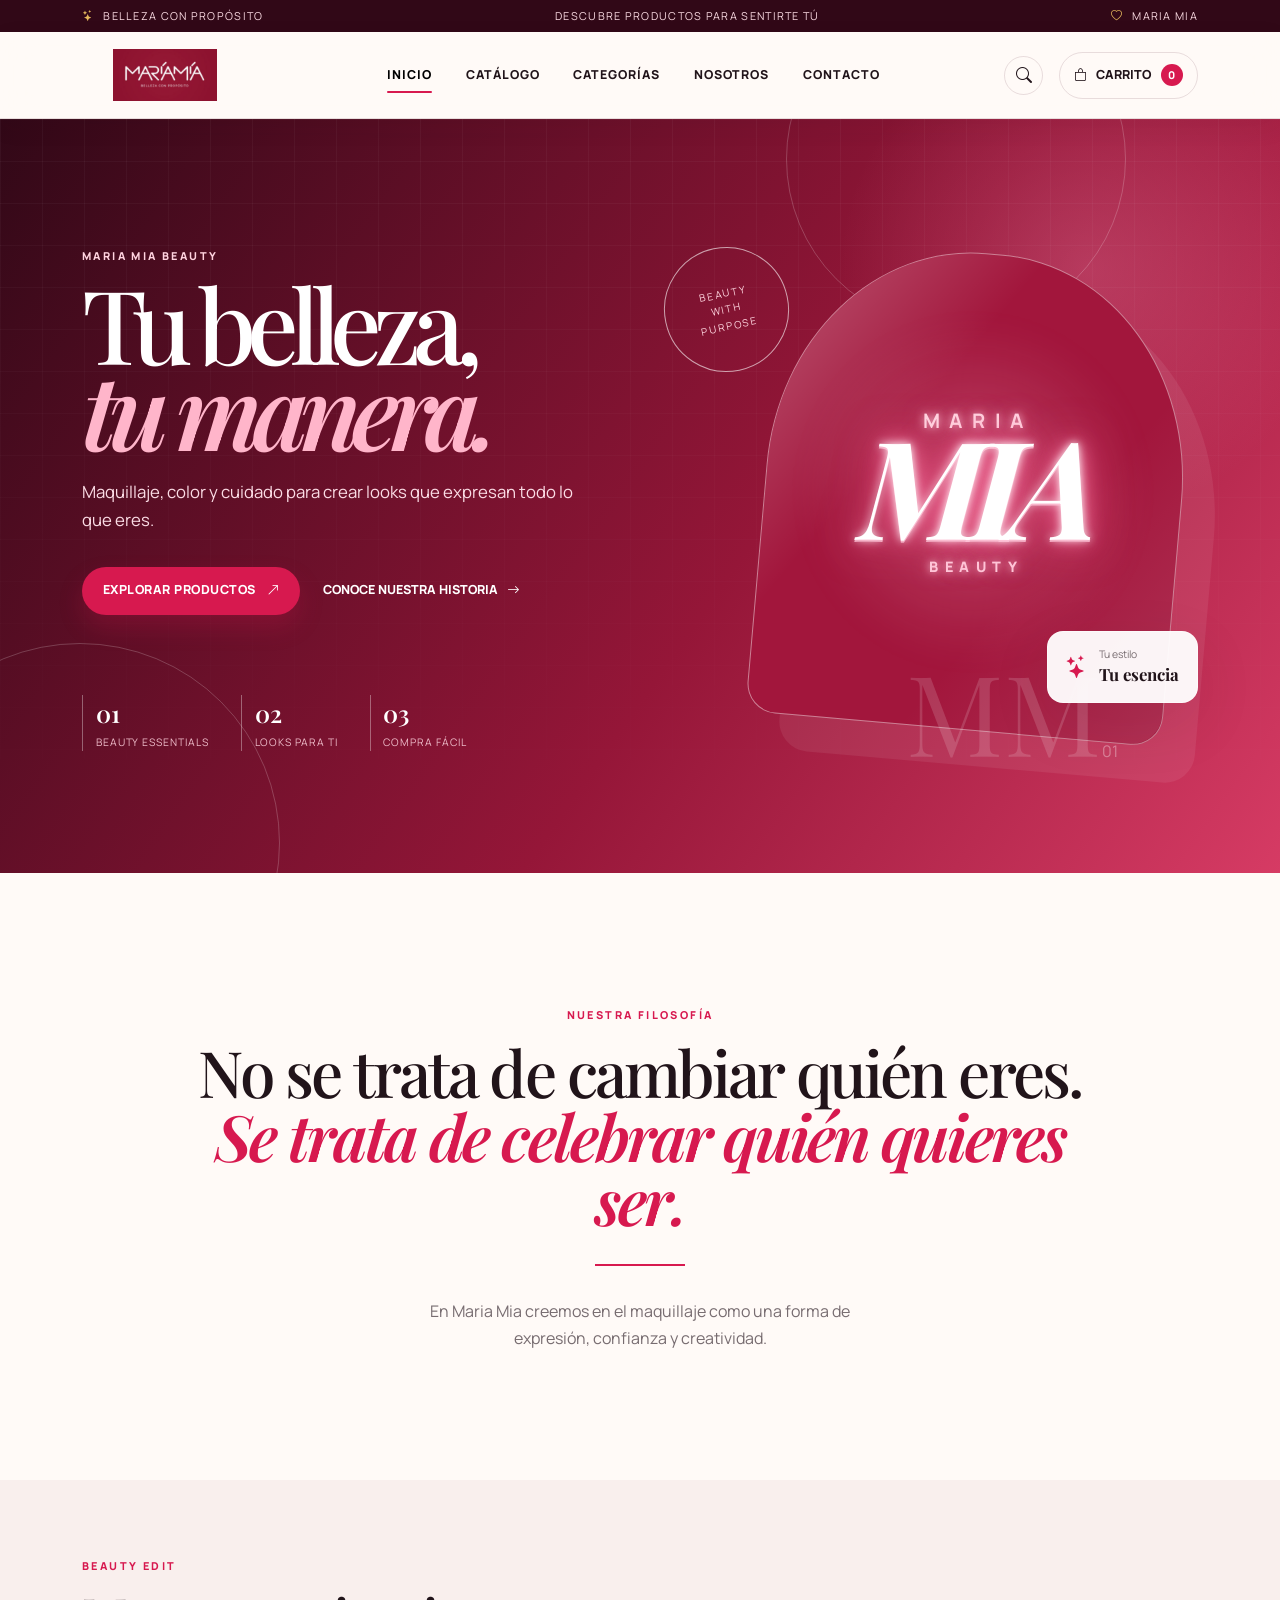
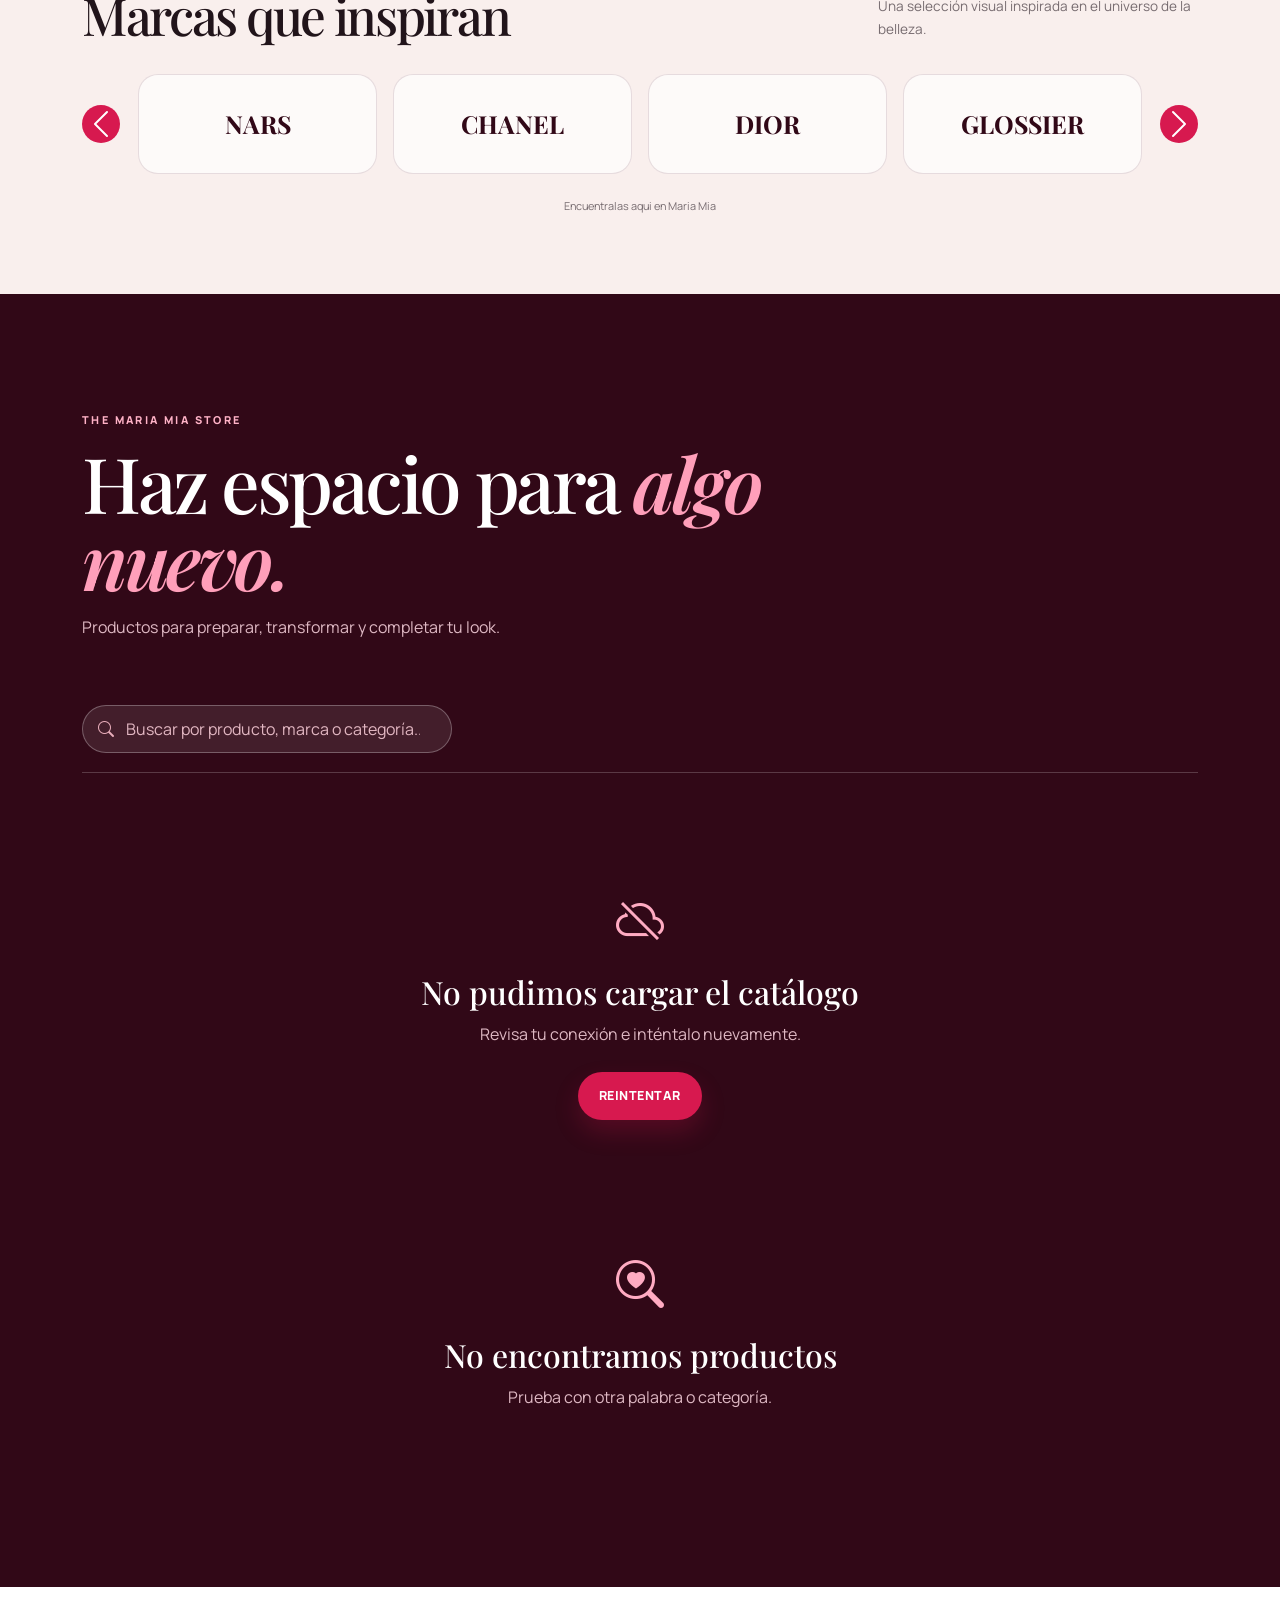
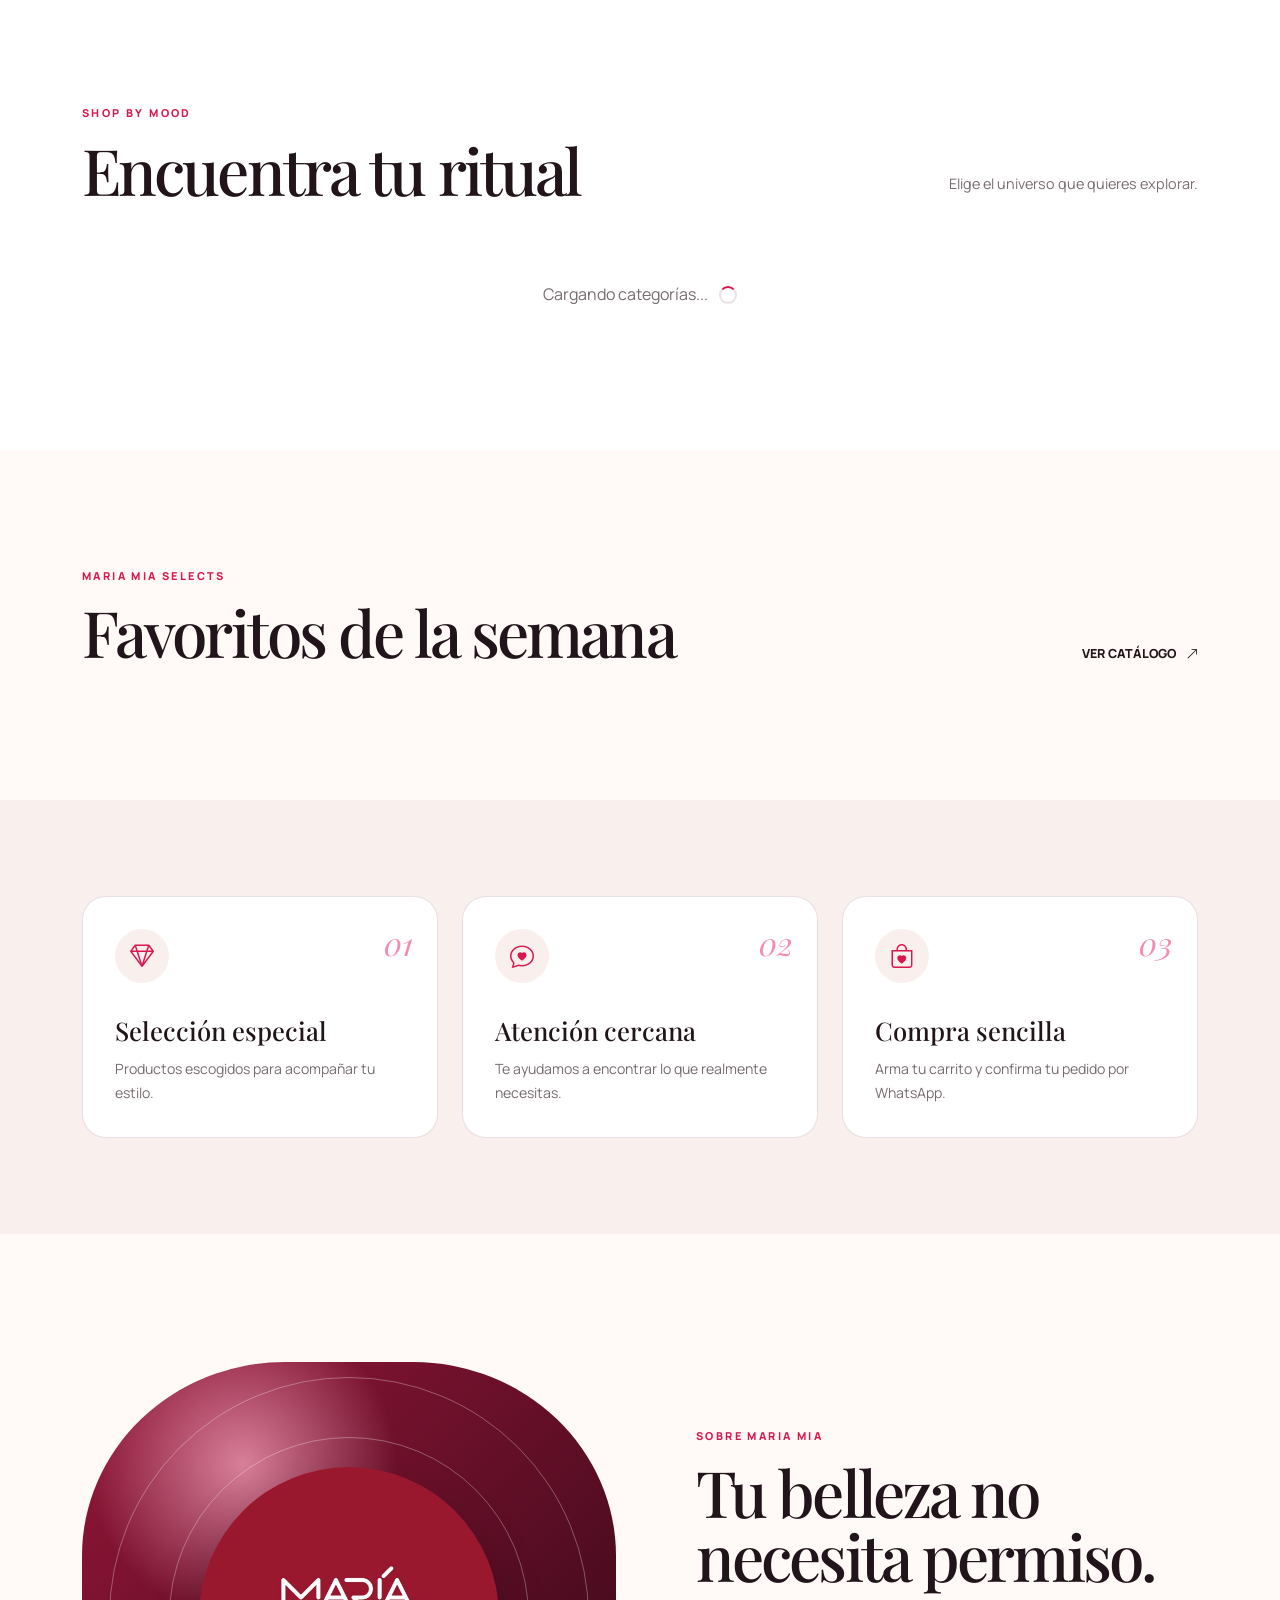
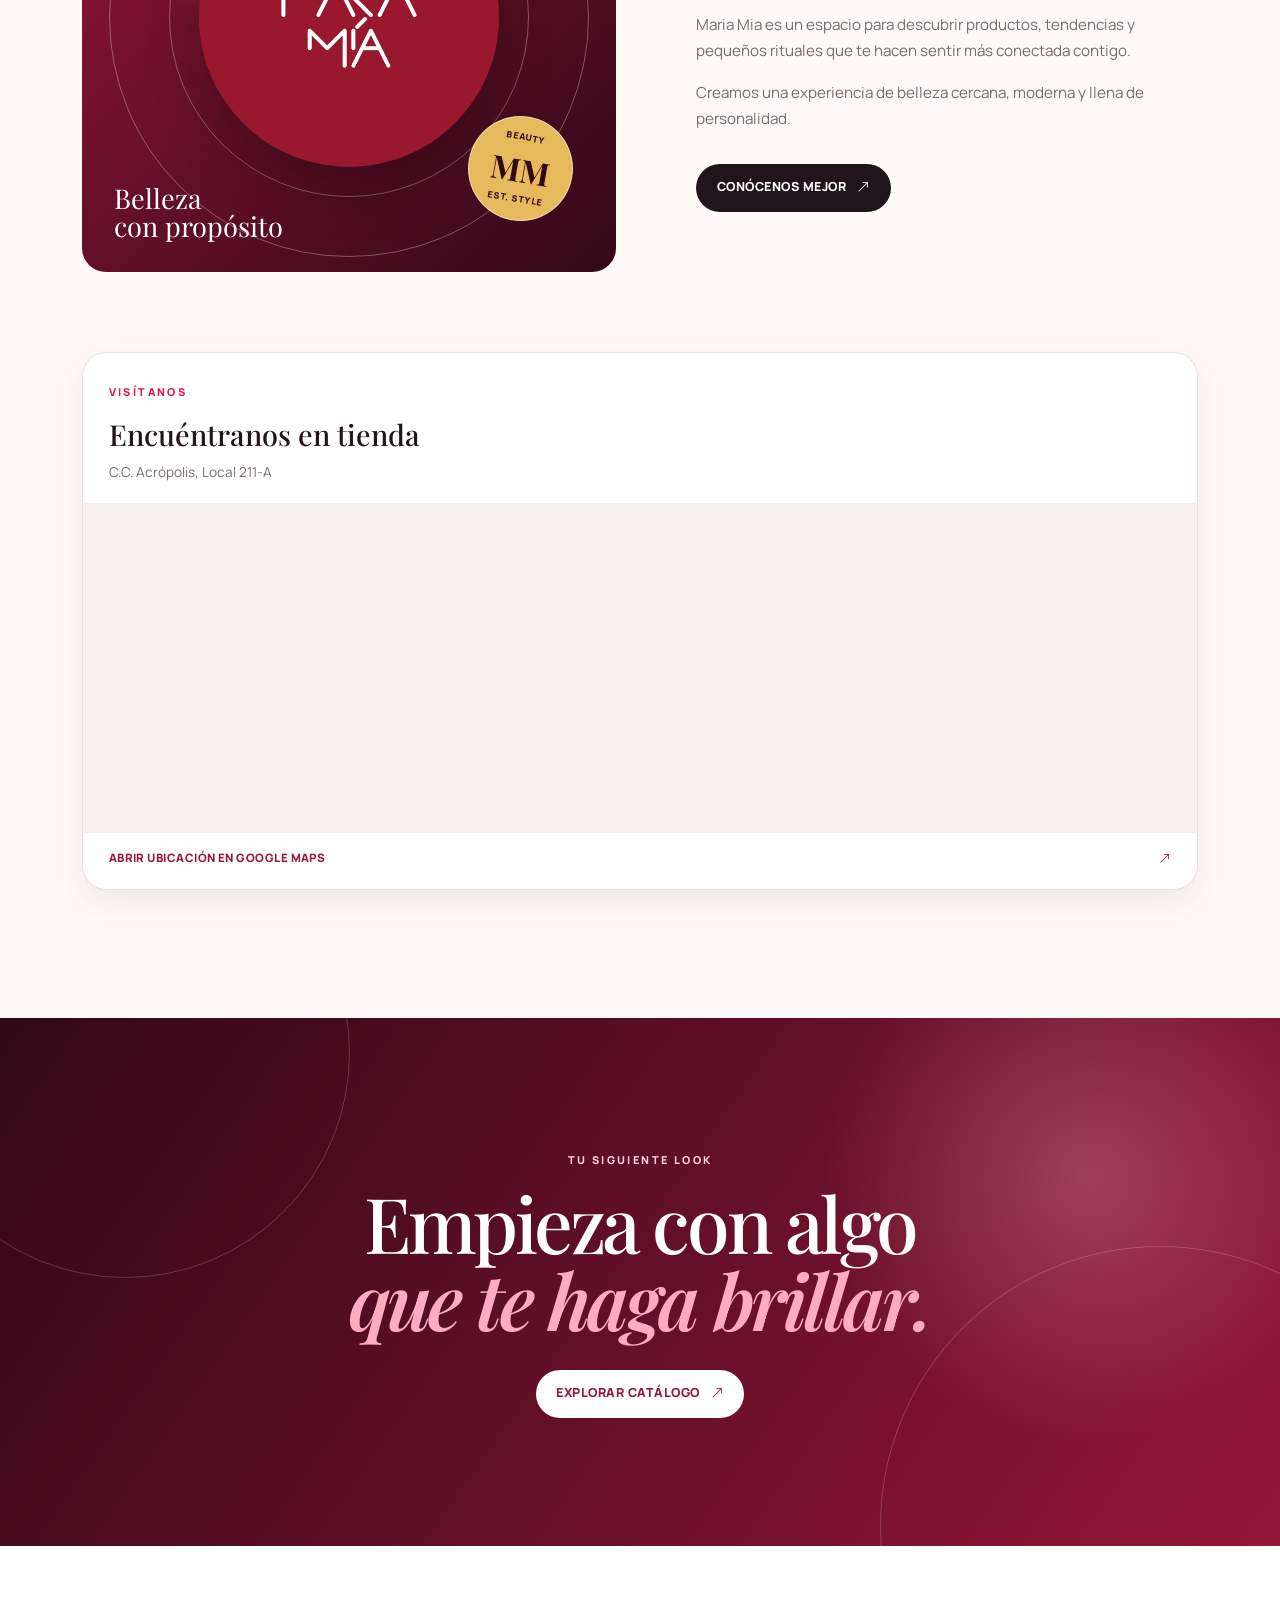
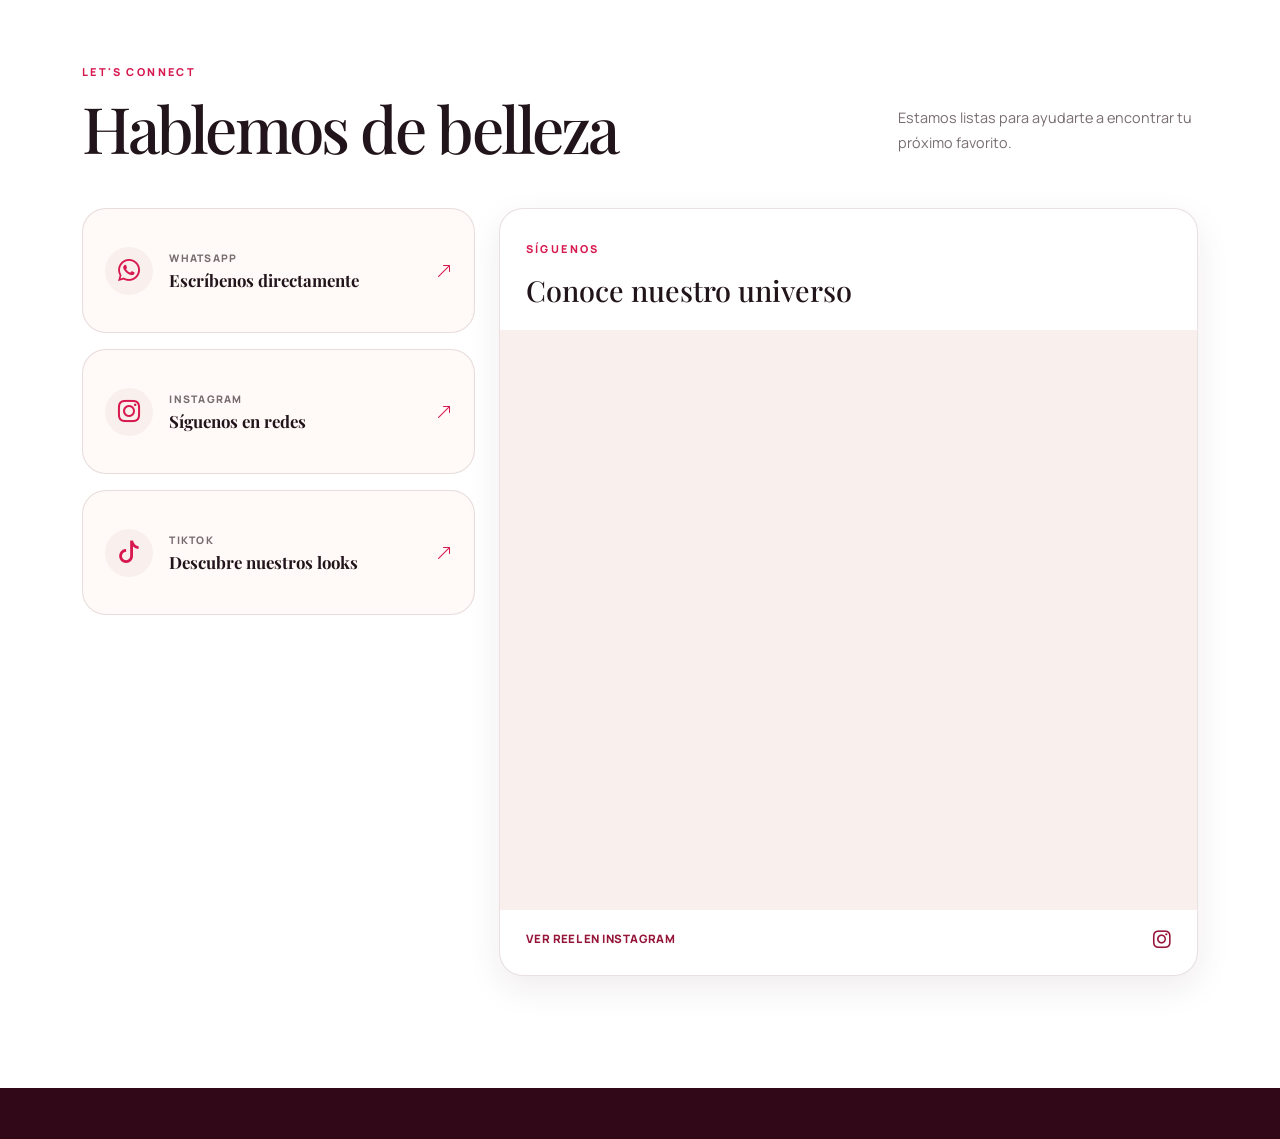
==== commit 7dd3e6e4: "Add files via upload" ====
--- a/index.html
+++ b/index.html
@@ -169,10 +169,12 @@
                     <div class="col-lg-6">
                         <div class="hero-art">
 
-                            <div class="hero-image-main">
-                                <img src="logo.png"
-                                     alt="Logo de Maria Mia"
-                                     class="hero-logo-image">
+                            <div class="hero-image-main hero-typography">
+                                <div class="hero-brand-text">
+                                    <span class="hero-brand-small">MARIA</span>
+                                    <strong>MIA</strong>
+                                    <span class="hero-brand-subtitle">BEAUTY</span>
+                                </div>
                             </div>
 
                             <div class="hero-circle-text">
@@ -194,6 +196,7 @@
                     </div>
 
                 </div>
+
             </div>
         </section>
 
@@ -292,6 +295,53 @@
             </div>
         </section>
 
+        <!-- Catálogo -->
+        <section id="catalogo" class="catalog-section">
+            <div class="container">
+                <div class="catalog-intro">
+                    <span class="section-kicker">THE MARIA MIA STORE</span>
+                    <h2>Haz espacio para <em>algo nuevo.</em></h2>
+                    <p>Productos para preparar, transformar y completar tu look.</p>
+                </div>
+
+                <div class="catalog-toolbar">
+                    <div class="catalog-search">
+                        <i class="bi bi-search"></i>
+                        <label for="searchInput" class="visually-hidden">Buscar productos</label>
+                        <input id="searchInput" type="search" list="searchOptions"
+                               placeholder="Buscar por producto, marca o categoría..." autocomplete="off">
+                        <datalist id="searchOptions"></datalist>
+                    </div>
+                    <div id="filterList" class="filter-list"></div>
+                </div>
+
+                <div id="catalogLoading" class="catalog-loading">
+                    <div class="loading-symbol"><i class="bi bi-stars"></i></div>
+                    <p>Preparando tu beauty edit...</p>
+                </div>
+
+                <div id="catalogError" class="catalog-error d-none">
+                    <i class="bi bi-cloud-slash"></i>
+                    <h3>No pudimos cargar el catálogo</h3>
+                    <p>Revisa tu conexión e inténtalo nuevamente.</p>
+                    <button id="retryButton" class="btn btn-main">Reintentar</button>
+                </div>
+
+                <div id="emptyState" class="empty-catalog d-none">
+                    <i class="bi bi-search-heart"></i>
+                    <h3>No encontramos productos</h3>
+                    <p>Prueba con otra palabra o categoría.</p>
+                </div>
+
+                <div id="productGrid" class="row g-4"></div>
+                <div id="loadMoreWrapper" class="load-more-wrapper d-none">
+                    <button id="loadMoreButton" type="button" class="btn btn-light-main">
+                        Cargar más productos <i class="bi bi-plus-lg"></i>
+                    </button>
+                </div>
+            </div>
+        </section>
+
         <!-- Categorías dinámicas -->
         <section id="categorias" class="categories-section">
             <div class="container">
@@ -336,69 +386,6 @@
                         Cargando productos...
                     </div>
                 </div>
-            </div>
-        </section>
-
-        <!-- Catálogo -->
-        <section id="catalogo" class="catalog-section">
-            <div class="container">
-
-                <div class="catalog-intro">
-                    <span class="section-kicker">THE MARIA MIA STORE</span>
-
-                    <h2>
-                        Haz espacio para
-                        <em>algo nuevo.</em>
-                    </h2>
-
-                    <p>
-                        Productos para preparar, transformar y completar tu look.
-                    </p>
-                </div>
-
-                <div class="catalog-toolbar">
-                    <div class="catalog-search">
-                        <i class="bi bi-search"></i>
-
-                        <label for="searchInput" class="visually-hidden">
-                            Buscar productos
-                        </label>
-
-                        <input id="searchInput"
-                                type="search"
-                                list="searchOptions"
-                                placeholder="Buscar por producto, marca o categoría..."
-                                autocomplete="off">
-
-                        <datalist id="searchOptions"></datalist>
-                    </div>
-
-                    <div id="filterList" class="filter-list"></div>
-                </div>
-
-                <div id="catalogLoading" class="catalog-loading">
-                    <div class="loading-symbol">
-                        <i class="bi bi-stars"></i>
-                    </div>
-                    <p>Preparando tu beauty edit...</p>
-                </div>
-
-                <div id="catalogError" class="catalog-error d-none">
-                    <i class="bi bi-cloud-slash"></i>
-                    <h3>No pudimos cargar el catálogo</h3>
-                    <p>Revisa tu conexión e inténtalo nuevamente.</p>
-                    <button id="retryButton" class="btn btn-main">
-                        Reintentar
-                    </button>
-                </div>
-
-                <div id="emptyState" class="empty-catalog d-none">
-                    <i class="bi bi-search-heart"></i>
-                    <h3>No encontramos productos</h3>
-                    <p>Prueba con otra palabra o categoría.</p>
-                </div>
-
-                <div id="productGrid" class="row g-4"></div>
             </div>
         </section>
 
@@ -441,6 +428,7 @@
                     </div>
 
                 </div>
+
             </div>
         </section>
 
@@ -494,6 +482,35 @@
                     </div>
 
                 </div>
+
+                <div class="about-location-media">
+                    <div class="location-card">
+                        <div class="location-card-header">
+                            <span class="section-kicker">VISÍTANOS</span>
+                            <h3>Encuéntranos en tienda</h3>
+                            <p>C.C. Acrópolis, Local 211-A</p>
+                        </div>
+
+                        <div class="map-wrapper">
+                            <iframe
+                                src="https://www.google.com/maps?cid=17676166033509544265&amp;output=embed"
+                                title="Ubicación de Maria Mia en C.C. Acrópolis"
+                                loading="lazy"
+                                referrerpolicy="no-referrer-when-downgrade"
+                                allowfullscreen>
+                            </iframe>
+                        </div>
+
+                        <a href="https://www.google.com/maps?cid=17676166033509544265&amp;g_mp=CiVnb29nbGUubWFwcy5wbGFjZXMudjEuUGxhY2VzLkdldFBsYWNlEAMYASAF&amp;hl=es-419&amp;source=embed"
+                           target="_blank"
+                           rel="noopener"
+                           class="location-link">
+                            Abrir ubicación en Google Maps
+                            <i class="bi bi-arrow-up-right"></i>
+                        </a>
+                    </div>
+
+                </div>
             </div>
         </section>
 
@@ -533,41 +550,68 @@
                     </p>
                 </div>
 
-                <div class="contact-grid">
-
-                    <a href="https://wa.me/WHATSAPP_NUMBER"
-                       target="_blank"
-                       rel="noopener"
-                       class="contact-card">
-                        <i class="bi bi-whatsapp"></i>
-                        <span>
-                            <small>WhatsApp</small>
-                            <strong>Escríbenos directamente</strong>
-                        </span>
-                        <i class="bi bi-arrow-up-right contact-arrow"></i>
-                    </a>
-
-                    <a href="INSTAGRAM_URL"
-                       target="_blank"
-                       rel="noopener"
-                       class="contact-card">
-                        <i class="bi bi-instagram"></i>
-                        <span>
-                            <small>Instagram</small>
-                            <strong>Síguenos en redes</strong>
-                        </span>
-                        <i class="bi bi-arrow-up-right contact-arrow"></i>
-                    </a>
-
-                    <div class="contact-card">
-                        <i class="bi bi-envelope-heart"></i>
-                        <span>
-                            <small>Email</small>
-                            <strong>EMAIL_PLACEHOLDER</strong>
-                        </span>
-                        <i class="bi bi-arrow-up-right contact-arrow"></i>
-                    </div>
-
+                <div class="contact-layout">
+                    <div class="contact-grid">
+                        <a href="https://api.whatsapp.com/send?phone=573171364337&amp;text=Hola!!!%20Quisiera%20realizar%20un%20pedido%F0%9F%92%95%E2%9C%A8"
+                           target="_blank"
+                           rel="noopener"
+                           class="contact-card">
+                            <i class="bi bi-whatsapp"></i>
+                            <span>
+                                <small>WhatsApp</small>
+                                <strong>Escríbenos directamente</strong>
+                            </span>
+                            <i class="bi bi-arrow-up-right contact-arrow"></i>
+                        </a>
+
+                        <a href="https://www.instagram.com/mariamiabga/"
+                           target="_blank"
+                           rel="noopener"
+                           class="contact-card">
+                            <i class="bi bi-instagram"></i>
+                            <span>
+                                <small>Instagram</small>
+                                <strong>Síguenos en redes</strong>
+                            </span>
+                            <i class="bi bi-arrow-up-right contact-arrow"></i>
+                        </a>
+
+                        <a href="https://www.tiktok.com/@mariamiabga"
+                           target="_blank"
+                           rel="noopener"
+                           class="contact-card">
+                            <i class="bi bi-tiktok"></i>
+                            <span>
+                                <small>TikTok</small>
+                                <strong>Descubre nuestros looks</strong>
+                            </span>
+                            <i class="bi bi-arrow-up-right contact-arrow"></i>
+                        </a>
+                    </div>
+
+                    <div class="instagram-card">
+                        <div class="instagram-card-header">
+                            <span class="section-kicker">SÍGUENOS</span>
+                            <h3>Conoce nuestro universo</h3>
+                            <p>Descubre nuestros productos, looks y novedades en Instagram.</p>
+                        </div>
+
+                        <div class="instagram-reel-wrapper">
+                            <blockquote
+                                class="instagram-media"
+                                data-instgrm-permalink="https://www.instagram.com/reel/Dbwa55Npd0R/"
+                                data-instgrm-version="14">
+                            </blockquote>
+                        </div>
+
+                        <a href="https://www.instagram.com/reel/Dbwa55Npd0R/?utm_source=ig_web_copy_link&amp;stkn=MzRlODBiNWFlZA=="
+                           target="_blank"
+                           rel="noopener"
+                           class="instagram-link">
+                            Ver reel en Instagram
+                            <i class="bi bi-instagram"></i>
+                        </a>
+                    </div>
                 </div>
             </div>
         </section>
@@ -597,9 +641,12 @@
 
                 <div class="footer-column">
                     <h3>Conecta</h3>
-                    <a href="INSTAGRAM_URL">Instagram</a>
-                    <a href="FACEBOOK_URL">Facebook</a>
-                    <a href="https://wa.me/WHATSAPP_NUMBER">WhatsApp</a>
+                          <a href="https://www.instagram.com/mariamiabga/"
+                              target="_blank" rel="noopener">Instagram</a>
+                          <a href="https://www.tiktok.com/@mariamiabga"
+                              target="_blank" rel="noopener">TikTok</a>
+                          <a href="https://api.whatsapp.com/send?phone=573171364337&amp;text=Hola!!!%20Quisiera%20realizar%20un%20pedido%F0%9F%92%95%E2%9C%A8"
+                              target="_blank" rel="noopener">WhatsApp</a>
                 </div>
 
                 <div class="footer-column footer-note">
@@ -648,7 +695,8 @@
                 <h3>Tu carrito está vacío</h3>
                 <p>Agrega productos para comenzar tu pedido.</p>
 
-                <a href="#catalogo"
+                     <a id="cartExploreButton"
+                         href="#catalogo"
                    class="btn btn-main"
                    data-bs-dismiss="offcanvas">
                     Explorar productos
@@ -662,9 +710,13 @@
                 </div>
 
                 <div class="summary-row total-row">
-                    <span>Total</span>
+                    <span>Subtotal productos</span>
                     <strong id="cartTotal">$0</strong>
                 </div>
+
+                <p class="shipping-notice">
+                    El envío se calcula y confirma por WhatsApp.
+                </p>
 
                 <button id="clearCartButton"
                         type="button"
@@ -729,10 +781,34 @@
                                 </div>
 
                                 <div class="form-group">
-                                    <label for="customerAddress">Dirección</label>
+                                     <label for="customerCity">Ciudad *</label>
+                                     <input id="customerCity"
+                                         name="ciudad"
+                                         type="text"
+                                         required>
+                                    </div>
+
+                                    <div class="form-group">
+                                     <label for="customerNeighborhood">Barrio *</label>
+                                     <input id="customerNeighborhood"
+                                         name="barrio"
+                                         type="text"
+                                         required>
+                                    </div>
+
+                                    <div class="form-group">
+                                     <label for="customerAddress">Dirección *</label>
                                     <input id="customerAddress"
                                            name="direccion"
-                                           type="text">
+                                         type="text"
+                                         required>
+                                    </div>
+
+                                    <div class="form-group">
+                                     <label for="customerApartment">Casa o apartamento</label>
+                                     <input id="customerApartment"
+                                         name="casaApartamento"
+                                         type="text">
                                 </div>
 
                                 <div class="form-group">
@@ -746,6 +822,10 @@
                             <div class="col-lg-6">
                                 <h3 class="form-title">Resumen del pedido</h3>
                                 <div id="checkoutSummary" class="checkout-summary"></div>
+                                <p class="shipping-notice">
+                                    El total mostrado no incluye el costo del envío.
+                                    Lo confirmaremos contigo por WhatsApp.
+                                </p>
                             </div>
 
                         </div>
@@ -785,6 +865,7 @@
     </div>
 
     <script src="https://cdn.jsdelivr.net/npm/bootstrap@5.3.3/dist/js/bootstrap.bundle.min.js"></script>
+    <script async src="https://www.instagram.com/embed.js"></script>
 
     <script type="module" src="app.js"></script>
 
--- a/styles.css
+++ b/styles.css
@@ -115,11 +115,14 @@
 /* Navbar */
 
 .site-header {
-    position: relative;
+    position: sticky;
+    top: 0;
     z-index: 1000;
-    background: rgba(255, 250, 247, .91);
+    background: rgba(255, 250, 247, .9);
     border-bottom: 1px solid var(--line);
+    box-shadow: 0 8px 25px rgba(49, 8, 23, .06);
     backdrop-filter: blur(18px);
+    transition: background .25s ease, box-shadow .25s ease;
 }
 
 .navbar {
@@ -444,18 +447,88 @@
     transform: rotate(5deg);
 }
 
-.hero-image-main::after {
+.hero-typography {
+    isolation: isolate;
+}
+
+.hero-typography::before {
+    position: absolute;
+    inset: 10%;
+    z-index: -1;
+    border-radius: 50%;
+    background: radial-gradient(circle, rgba(255,174,202,.35), rgba(255,174,202,0) 68%);
+    content: "";
+    filter: blur(18px);
+    opacity: .9;
+}
+
+.hero-typography::after {
     position: absolute;
     inset: 0;
-    background: linear-gradient(125deg, rgba(255,255,255,.16), transparent 48%);
+    z-index: 2;
+    pointer-events: none;
+    border-radius: inherit;
+    background: linear-gradient(125deg, rgba(255,255,255,.28), transparent 35%, transparent 65%, rgba(255,190,211,.16));
     content: "";
 }
 
-.hero-logo-image {
-    width: 82%;
-    height: 82%;
-    object-fit: contain;
-    mix-blend-mode: screen;
+.hero-brand-text {
+    position: relative;
+    z-index: 3;
+    display: flex;
+    flex-direction: column;
+    align-items: center;
+    justify-content: center;
+    color: #fff7fa;
+    text-align: center;
+    transform: rotate(-5deg);
+    animation: heroLogoGlow 4s ease-in-out infinite;
+}
+
+.hero-brand-small {
+    margin-bottom: -.4rem;
+    color: #ffd5e1;
+    font-family: var(--sans);
+    font-size: clamp(.9rem, 2vw, 1.25rem);
+    font-weight: 700;
+    letter-spacing: .48em;
+    text-indent: .48em;
+    text-transform: uppercase;
+    text-shadow: 0 0 8px rgba(255,215,228,.9), 0 0 20px rgba(255,133,171,.75);
+}
+
+.hero-brand-text strong {
+    color: #fff;
+    font-family: var(--serif);
+    font-size: clamp(5rem, 11vw, 8.5rem);
+    font-style: italic;
+    font-weight: 700;
+    letter-spacing: -.1em;
+    line-height: .8;
+    text-shadow: 0 2px 0 rgba(255,196,216,.8), 0 0 8px rgba(255,255,255,.95), 0 0 20px rgba(255,142,180,.95), 0 0 45px rgba(255,82,139,.8);
+}
+
+.hero-brand-subtitle {
+    margin-top: 1.1rem;
+    color: #ffc4d7;
+    font-family: var(--sans);
+    font-size: clamp(.7rem, 1.5vw, .9rem);
+    font-weight: 800;
+    letter-spacing: .45em;
+    text-indent: .45em;
+    text-shadow: 0 0 8px rgba(255,222,232,.9), 0 0 18px rgba(255,112,161,.8);
+}
+
+@keyframes heroLogoGlow {
+    0%, 100% {
+        filter: brightness(1);
+        transform: rotate(-5deg) scale(1);
+    }
+
+    50% {
+        filter: brightness(1.15);
+        transform: rotate(-5deg) scale(1.025);
+    }
 }
 
 .hero-circle-text {
@@ -2139,4 +2212,871 @@
         animation-iteration-count: 1 !important;
         transition-duration: .01ms !important;
     }
+}
+
+/* Catálogo: tarjetas y paginación */
+.product-card {
+    position: relative;
+    border: 1px solid rgba(80, 22, 40, .1);
+    border-radius: 26px;
+    box-shadow: 0 12px 30px rgba(67, 11, 32, .07);
+    transition: transform .3s ease, box-shadow .3s ease, border-color .3s ease;
+}
+
+.product-card:hover {
+    border-color: rgba(215, 25, 79, .25);
+    box-shadow: 0 22px 45px rgba(67, 11, 32, .15);
+}
+
+.product-image-wrapper {
+    height: 245px;
+    min-height: 245px;
+    background: radial-gradient(circle at 50% 25%, #fff, #f9e7e9 72%);
+}
+
+.product-image-wrapper::after {
+    position: absolute;
+    inset: 0;
+    pointer-events: none;
+    background: linear-gradient(145deg, rgba(255,255,255,.35), transparent 45%);
+    content: "";
+}
+
+.product-image-wrapper img {
+    height: 100%;
+}
+
+.product-badge-featured {
+    display: inline-flex;
+    align-items: center;
+    gap: .35rem;
+}
+
+.product-badge-featured i {
+    color: #ffd26d;
+}
+
+.product-content {
+    min-height: 245px;
+    height: auto;
+    padding: 1.25rem;
+}
+
+.product-card h3 {
+    display: -webkit-box;
+    overflow: hidden;
+    min-height: 2.25rem;
+    -webkit-box-orient: vertical;
+    -webkit-line-clamp: 2;
+    line-clamp: 2;
+}
+
+.product-description {
+    min-height: 3.6rem;
+    margin-bottom: 1.1rem;
+}
+
+.load-more-wrapper {
+    display: flex;
+    justify-content: center;
+    margin-top: 3rem;
+}
+
+.load-more-count {
+    display: inline-grid;
+    place-items: center;
+    min-width: 20px;
+    height: 20px;
+    margin-left: .35rem;
+    padding: 0 .3rem;
+    border-radius: 50%;
+    background: var(--pink);
+    color: white;
+    font-size: .6rem;
+}
+
+@media (max-width: 767.98px) {
+    .product-card {
+        border-radius: 18px;
+    }
+
+    .product-image-wrapper,
+    .product-image-wrapper img {
+        height: 160px;
+        min-height: 160px;
+    }
+
+    .product-content {
+        min-height: 205px;
+        padding: .85rem;
+    }
+
+    .product-badge {
+        top: .6rem;
+        left: .6rem;
+        padding: .35rem .5rem;
+        font-size: .5rem;
+    }
+
+    .product-category,
+    .product-brand {
+        font-size: .52rem;
+    }
+
+    .product-card h3 {
+        min-height: 2rem;
+        font-size: 1rem;
+    }
+
+    .product-description {
+        min-height: 2.8rem;
+        margin-bottom: .7rem;
+        font-size: .68rem;
+        -webkit-line-clamp: 2;
+        line-clamp: 2;
+    }
+
+    .product-price {
+        font-size: 1.05rem;
+    }
+
+    .load-more-wrapper {
+        margin-top: 2rem;
+    }
+
+    .load-more-wrapper .btn {
+        width: 100%;
+    }
+}
+
+/* Tarjetas de producto con imagen protagonista */
+.product-card {
+    height: 430px;
+    overflow: hidden;
+    border: 0;
+    border-radius: 26px;
+    background: #ead8dc;
+    isolation: isolate;
+    transition: transform .35s ease, box-shadow .35s ease;
+}
+
+.product-card:hover,
+.product-card:focus-within {
+    box-shadow: 0 25px 50px rgba(67, 11, 32, .22);
+    transform: translateY(-8px);
+}
+
+.product-image-wrapper {
+    position: absolute;
+    inset: 0;
+    height: auto;
+    min-height: 0;
+    overflow: hidden;
+    background: radial-gradient(circle at 50% 30%, #fff, #f6e5e7 70%, #e9cdd3);
+}
+
+.product-image-wrapper img {
+    width: 100%;
+    height: 100%;
+    object-fit: cover;
+    transition: transform .65s cubic-bezier(.2, .7, .2, 1), filter .45s ease;
+}
+
+.product-card:hover .product-image-wrapper img,
+.product-card:focus-within .product-image-wrapper img {
+    filter: brightness(.72);
+    transform: scale(1.08);
+}
+
+.product-image-wrapper::after {
+    position: absolute;
+    inset: 0;
+    z-index: 1;
+    background: linear-gradient(to top, rgba(49,8,23,.94) 0%, rgba(49,8,23,.68) 34%, rgba(49,8,23,.08) 72%, transparent 100%);
+    content: "";
+    opacity: 0;
+    transition: opacity .4s ease;
+}
+
+.product-card:hover .product-image-wrapper::after,
+.product-card:focus-within .product-image-wrapper::after {
+    opacity: 1;
+}
+
+.product-image-shine {
+    position: absolute;
+    inset: 0;
+    z-index: 2;
+    pointer-events: none;
+    background: linear-gradient(125deg, rgba(255,255,255,.35), transparent 25%, transparent 70%, rgba(255,255,255,.12));
+    opacity: .5;
+    transition: opacity .35s ease;
+}
+
+.product-card:hover .product-image-shine,
+.product-card:focus-within .product-image-shine {
+    opacity: .15;
+}
+
+.product-badge {
+    z-index: 4;
+    box-shadow: 0 8px 18px rgba(49, 8, 23, .22);
+}
+
+.product-content {
+    position: absolute;
+    right: 0;
+    bottom: 0;
+    left: 0;
+    z-index: 3;
+    display: flex;
+    min-height: 245px;
+    height: auto;
+    flex-direction: column;
+    justify-content: flex-end;
+    padding: 1.4rem;
+    color: white;
+    transform: translateY(72px);
+    transition: transform .42s cubic-bezier(.2, .7, .2, 1);
+}
+
+.product-card:hover .product-content,
+.product-card:focus-within .product-content {
+    transform: translateY(0);
+}
+
+.product-info {
+    min-width: 0;
+}
+
+.product-category {
+    display: block;
+    margin-bottom: .3rem;
+    color: #ffb3c8;
+}
+
+.product-brand {
+    margin-bottom: .45rem;
+    color: #f3d7df;
+}
+
+.product-card h3 {
+    min-height: 2.5rem;
+    margin-bottom: .45rem;
+    color: white;
+    font-size: 1.45rem;
+}
+
+.product-description {
+    max-width: 95%;
+    min-height: 2.8rem;
+    margin-bottom: 1rem;
+    color: #f1dce2;
+    font-size: .76rem;
+    line-height: 1.45;
+    -webkit-line-clamp: 2;
+    line-clamp: 2;
+}
+
+.product-price {
+    color: white;
+    font-size: 1.5rem;
+}
+
+.add-to-cart-button {
+    min-height: 39px;
+    padding: .6rem .85rem;
+    border: 1px solid rgba(255,255,255,.35);
+    background: white;
+    color: var(--wine);
+}
+
+.add-to-cart-button:hover {
+    border-color: var(--red);
+    background: var(--red);
+    color: white;
+}
+
+@media (min-width: 1200px) {
+    .product-card {
+        height: 470px;
+    }
+
+    .product-content {
+        min-height: 260px;
+        padding: 1.6rem;
+    }
+}
+
+@media (max-width: 767.98px) {
+    .product-card {
+        height: 330px;
+        border-radius: 18px;
+    }
+
+    .product-image-wrapper::after {
+        background: linear-gradient(to top, rgba(49,8,23,.94) 0%, rgba(49,8,23,.55) 42%, transparent 78%);
+        opacity: 1;
+    }
+
+    .product-image-shine {
+        opacity: .25;
+    }
+
+    .product-content {
+        min-height: 185px;
+        padding: .85rem;
+        transform: translateY(0);
+    }
+
+    .product-badge {
+        top: .65rem;
+        left: .65rem;
+        padding: .35rem .5rem;
+        font-size: .5rem;
+    }
+
+    .product-category {
+        margin-bottom: .2rem;
+        font-size: .5rem;
+    }
+
+    .product-brand {
+        margin-bottom: .3rem;
+        font-size: .52rem;
+    }
+
+    .product-card h3 {
+        min-height: 2rem;
+        margin-bottom: .35rem;
+        font-size: 1rem;
+    }
+
+    .product-description {
+        min-height: 2rem;
+        margin-bottom: .55rem;
+        font-size: .65rem;
+    }
+
+    .product-price {
+        font-size: 1.1rem;
+    }
+
+    .add-to-cart-button {
+        width: 34px;
+        height: 34px;
+        min-height: 34px;
+        padding: 0;
+        border-radius: 50%;
+        font-size: 0;
+    }
+
+    .add-to-cart-button i {
+        font-size: .9rem;
+    }
+}
+
+section[id] {
+    scroll-margin-top: 80px;
+}
+
+.site-header.is-scrolled .navbar {
+    min-height: 64px;
+}
+
+.site-header.is-scrolled .main-logo {
+    width: 125px;
+    height: 48px;
+}
+
+@media (max-width: 767.98px) {
+    .site-header {
+        background: rgba(255, 250, 247, .96);
+    }
+
+    .navbar {
+        min-height: 58px;
+        padding-top: .35rem;
+        padding-bottom: .35rem;
+    }
+
+    .main-logo {
+        width: 105px;
+        height: 42px;
+    }
+
+    .navbar-toggler {
+        padding: .3rem .45rem;
+        border: 1px solid var(--line);
+        border-radius: 9px;
+    }
+
+    .navbar-toggler:focus {
+        box-shadow: 0 0 0 3px rgba(215, 25, 79, .12);
+    }
+
+    .navbar-toggler-icon {
+        width: 1.15rem;
+        height: 1.15rem;
+    }
+
+    .navbar-actions {
+        gap: .5rem;
+        margin-top: .5rem;
+    }
+
+    .nav-search {
+        width: 32px;
+        height: 32px;
+        font-size: .8rem;
+    }
+
+    .cart-trigger {
+        gap: .35rem;
+        min-height: 32px;
+        padding: .45rem .6rem;
+        font-size: .65rem;
+    }
+
+    .cart-trigger > i {
+        font-size: .9rem;
+    }
+
+    .cart-counter {
+        min-width: 18px;
+        height: 18px;
+        font-size: .58rem;
+    }
+
+    .cart-label {
+        display: none;
+    }
+
+    .navbar-collapse {
+        padding: .5rem 0 .8rem;
+    }
+
+    .nav-link {
+        padding: .55rem 0 !important;
+        font-size: .68rem;
+    }
+
+    .nav-link::after {
+        bottom: .2rem;
+        width: 35px;
+    }
+
+    section[id] {
+        scroll-margin-top: 65px;
+    }
+
+    .site-header.is-scrolled .navbar {
+        min-height: 52px;
+    }
+
+    .site-header.is-scrolled .main-logo {
+        width: 92px;
+        height: 36px;
+    }
+}
+
+/* Ubicación y Reel de Instagram */
+.about-location-media {
+    display: grid;
+    align-items: start;
+    grid-template-columns: repeat(2, minmax(0, 1fr));
+    gap: 1.5rem;
+    margin-top: 5rem;
+}
+
+.location-card,
+.instagram-card {
+    align-self: start;
+    overflow: hidden;
+    border: 1px solid var(--line);
+    border-radius: var(--radius);
+    background: white;
+    box-shadow: var(--shadow-card);
+}
+
+.location-card-header,
+.instagram-card-header {
+    padding: 1.6rem 1.6rem 1.2rem;
+}
+
+.location-card-header h3,
+.instagram-card-header h3 {
+    margin-bottom: .6rem;
+    font-size: 1.8rem;
+}
+
+.location-card-header p,
+.instagram-card-header p {
+    margin: 0;
+    color: var(--gray);
+    font-size: .85rem;
+}
+
+.map-wrapper {
+    position: relative;
+    height: 330px;
+    overflow: hidden;
+    background: var(--cream-dark);
+}
+
+.map-wrapper iframe {
+    display: block;
+    width: 100%;
+    height: 100%;
+    border: 0;
+}
+
+.location-link,
+.instagram-link {
+    display: flex;
+    align-items: center;
+    justify-content: space-between;
+    gap: 1rem;
+    padding: 1rem 1.6rem 1.4rem;
+    color: var(--wine);
+    font-size: .72rem;
+    font-weight: 800;
+    letter-spacing: .04em;
+    text-transform: uppercase;
+    transition: color .2s ease;
+}
+
+.location-link:hover,
+.instagram-link:hover {
+    color: var(--red);
+}
+
+.instagram-reel-wrapper {
+    display: flex;
+    height: 330px;
+    min-height: 330px;
+    align-items: center;
+    justify-content: center;
+    overflow: hidden;
+    padding: 0 1rem;
+    background: var(--cream-dark);
+}
+
+.instagram-media {
+    width: 100% !important;
+    min-width: 0 !important;
+    margin: 0 auto !important;
+    border: 0 !important;
+    box-shadow: none !important;
+}
+
+.instagram-link i {
+    font-size: 1.1rem;
+}
+
+@media (max-width: 767.98px) {
+    .about-location-media {
+        grid-template-columns: 1fr;
+        gap: 1rem;
+        margin-top: 3.5rem;
+    }
+
+    .location-card-header,
+    .instagram-card-header {
+        padding: 1.25rem 1.1rem 1rem;
+    }
+
+    .location-card-header h3,
+    .instagram-card-header h3 {
+        font-size: 1.55rem;
+    }
+
+    .map-wrapper {
+        height: 280px;
+    }
+
+    .instagram-reel-wrapper {
+        height: 300px;
+        min-height: 300px;
+        padding: 0 .5rem;
+    }
+
+    .location-link,
+    .instagram-link {
+        padding: .9rem 1.1rem 1.2rem;
+        font-size: .64rem;
+    }
+}
+
+/* Contacto: redes a la izquierda y reel destacado a la derecha */
+.contact-layout {
+    display: grid;
+    grid-template-columns: minmax(260px, .72fr) minmax(0, 1.28fr);
+    align-items: start;
+    gap: 1.5rem;
+}
+
+.contact-layout .contact-grid {
+    display: grid;
+    grid-template-columns: 1fr;
+    gap: 1rem;
+}
+
+.contact-layout .instagram-card {
+    min-width: 0;
+}
+
+.contact-layout .instagram-reel-wrapper {
+    height: 580px;
+    min-height: 580px;
+    padding: 0 .75rem;
+}
+
+/* Filtros desplegables */
+.filter-list {
+    display: flex;
+    flex-wrap: wrap;
+    justify-content: flex-end;
+    gap: .7rem;
+}
+
+.filter-group {
+    position: relative;
+    min-width: 190px;
+}
+
+.filter-trigger {
+    display: flex;
+    align-items: center;
+    justify-content: space-between;
+    gap: 1rem;
+    min-height: 42px;
+    padding: .65rem .9rem;
+    border: 1px solid rgba(255,255,255,.25);
+    border-radius: 50px;
+    color: #f4cbd5;
+    cursor: pointer;
+    font-size: .65rem;
+    font-weight: 800;
+    letter-spacing: .07em;
+    list-style: none;
+    text-transform: uppercase;
+    transition: background .2s ease, border-color .2s ease, color .2s ease;
+}
+
+.filter-trigger::-webkit-details-marker {
+    display: none;
+}
+
+.filter-trigger > span {
+    display: inline-flex;
+    align-items: center;
+    gap: .45rem;
+}
+
+.filter-trigger > span i {
+    color: #ff9fba;
+    font-size: .85rem;
+}
+
+.filter-chevron {
+    transition: transform .2s ease;
+}
+
+.filter-group:hover .filter-trigger,
+.filter-group:focus-within .filter-trigger,
+.filter-group[open] .filter-trigger {
+    border-color: #ff9fba;
+    background: rgba(255,159,186,.12);
+    color: white;
+}
+
+.filter-group[open] .filter-chevron {
+    transform: rotate(180deg);
+}
+
+.filter-options {
+    position: absolute;
+    top: calc(100% + .55rem);
+    right: 0;
+    z-index: 20;
+    display: flex;
+    min-width: 100%;
+    max-height: 240px;
+    flex-direction: column;
+    gap: .35rem;
+    overflow-y: auto;
+    padding: .55rem;
+    border: 1px solid rgba(255,255,255,.16);
+    border-radius: 14px;
+    background: var(--wine-dark);
+    box-shadow: 0 15px 30px rgba(0,0,0,.25);
+}
+
+@media (min-width: 768px) {
+    .filter-group:hover .filter-options {
+        display: flex;
+    }
+}
+
+.filter-button {
+    width: 100%;
+    padding: .55rem .7rem;
+    border: 0;
+    border-radius: 9px;
+    background: transparent;
+    color: #f4cbd5;
+    cursor: pointer;
+    font-size: .65rem;
+    font-weight: 800;
+    letter-spacing: .05em;
+    text-align: left;
+    text-transform: uppercase;
+    transition: background .2s ease, color .2s ease;
+}
+
+.filter-button:hover,
+.filter-button.active {
+    background: #ff9fba;
+    color: var(--wine-deep);
+}
+
+@media (max-width: 767.98px) {
+    .filter-list {
+        width: 100%;
+        justify-content: stretch;
+    }
+
+    .filter-group {
+        flex: 1 1 0;
+        min-width: 0;
+    }
+
+    .filter-trigger {
+        min-height: 38px;
+        padding: .55rem .7rem;
+        font-size: .58rem;
+    }
+
+    .filter-options {
+        right: auto;
+        left: 0;
+        width: 100%;
+    }
+}
+
+/* Carrito sin imágenes y controles de cantidad */
+.cart-row {
+    display: flex;
+    align-items: center;
+    gap: 1rem;
+    padding: 1rem 0;
+    border-bottom: 1px solid var(--line);
+}
+
+.cart-row-info {
+    min-width: 0;
+    flex: 1;
+}
+
+.cart-row-info h3 {
+    overflow: hidden;
+    margin: 0 0 .3rem;
+    color: var(--black);
+    font-size: .95rem;
+    text-overflow: ellipsis;
+    white-space: nowrap;
+}
+
+.cart-row-info > strong {
+    color: var(--wine);
+    font-size: .88rem;
+}
+
+.quantity-controls {
+    display: inline-flex;
+    align-items: center;
+    gap: .55rem;
+    margin-top: .65rem;
+    padding: .25rem;
+    border: 1px solid var(--line);
+    border-radius: 50px;
+    background: var(--cream);
+}
+
+.quantity-button {
+    display: grid;
+    place-items: center;
+    width: 28px;
+    height: 28px;
+    padding: 0;
+    border: 0;
+    border-radius: 50%;
+    background: white;
+    color: var(--wine);
+    cursor: pointer;
+    font-size: 1rem;
+    font-weight: 800;
+    line-height: 1;
+    transition: background .2s ease, color .2s ease, transform .2s ease;
+}
+
+.quantity-button:hover {
+    background: var(--red);
+    color: white;
+    transform: scale(1.08);
+}
+
+.quantity-value {
+    min-width: 20px;
+    color: var(--black);
+    font-size: .8rem;
+    font-weight: 800;
+    text-align: center;
+}
+
+.remove-cart-item {
+    flex: 0 0 auto;
+}
+
+.shipping-notice {
+    margin: 1rem 0 0;
+    padding: .8rem .9rem;
+    border-radius: 10px;
+    background: var(--cream-dark);
+    color: var(--gray);
+    font-size: .75rem;
+    line-height: 1.45;
+}
+
+.contact-layout .instagram-media {
+    max-width: 540px;
+}
+
+.contact-layout .instagram-card-header {
+    padding-bottom: .8rem;
+}
+
+.contact-layout .instagram-card-header p {
+    display: none;
+}
+
+.about-location-media {
+    grid-template-columns: 1fr;
+}
+
+.about-location-media .location-card {
+    width: 100%;
+}
+
+@media (max-width: 767.98px) {
+    .contact-layout {
+        grid-template-columns: 1fr;
+        gap: 1rem;
+    }
+
+    .contact-layout .instagram-reel-wrapper {
+        height: 500px;
+        min-height: 500px;
+    }
 }
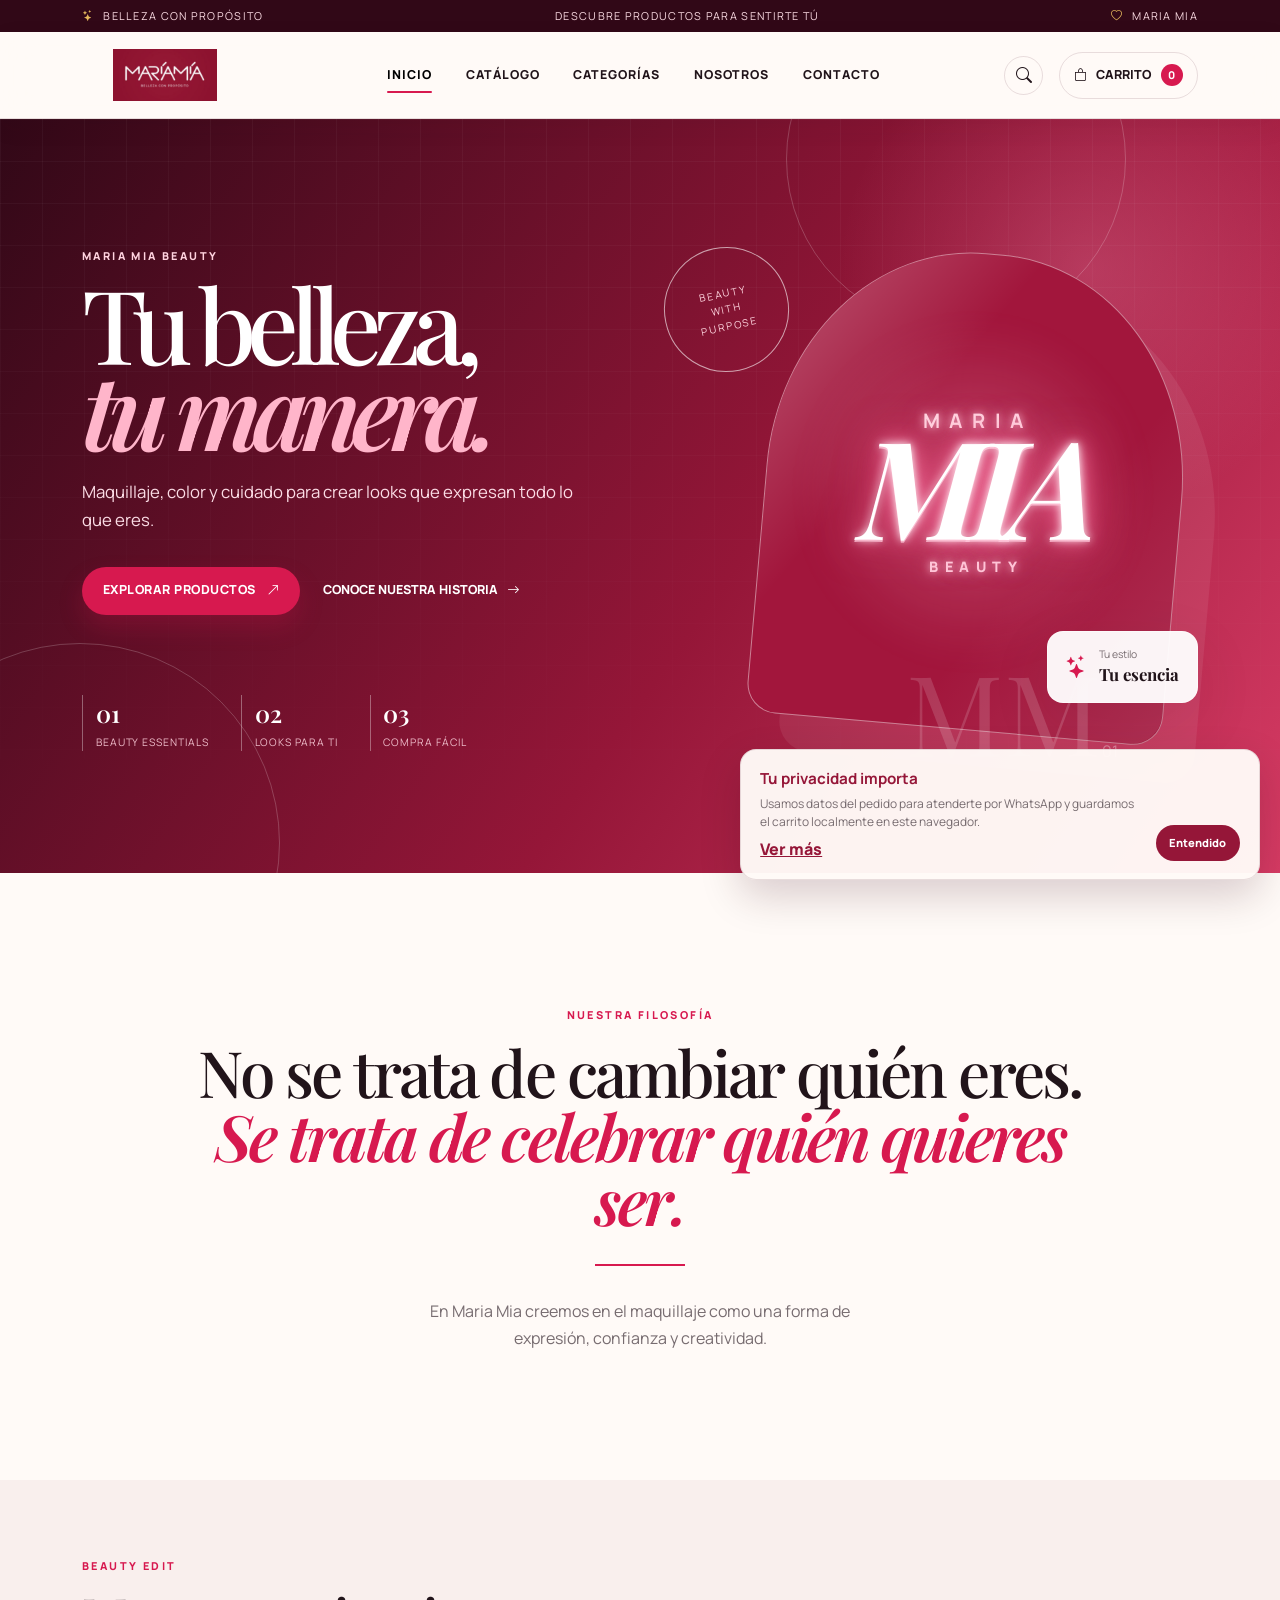
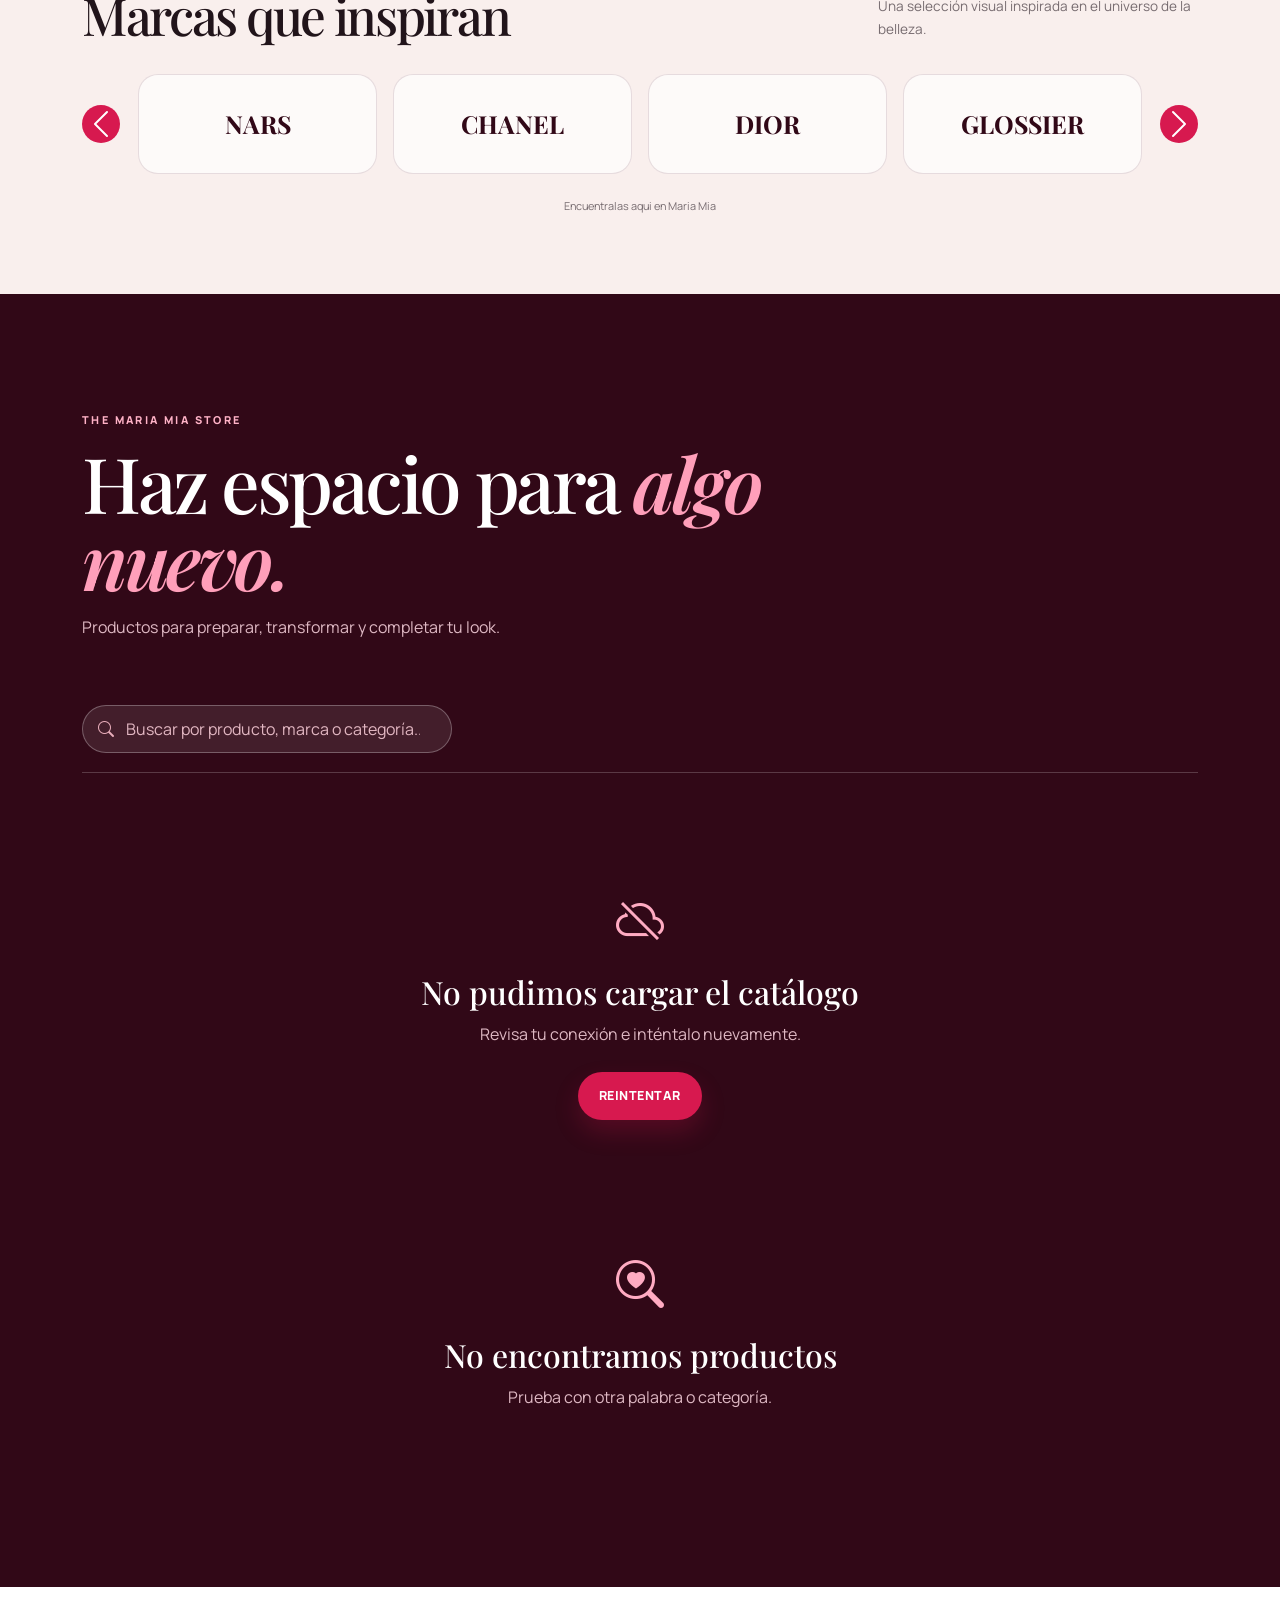
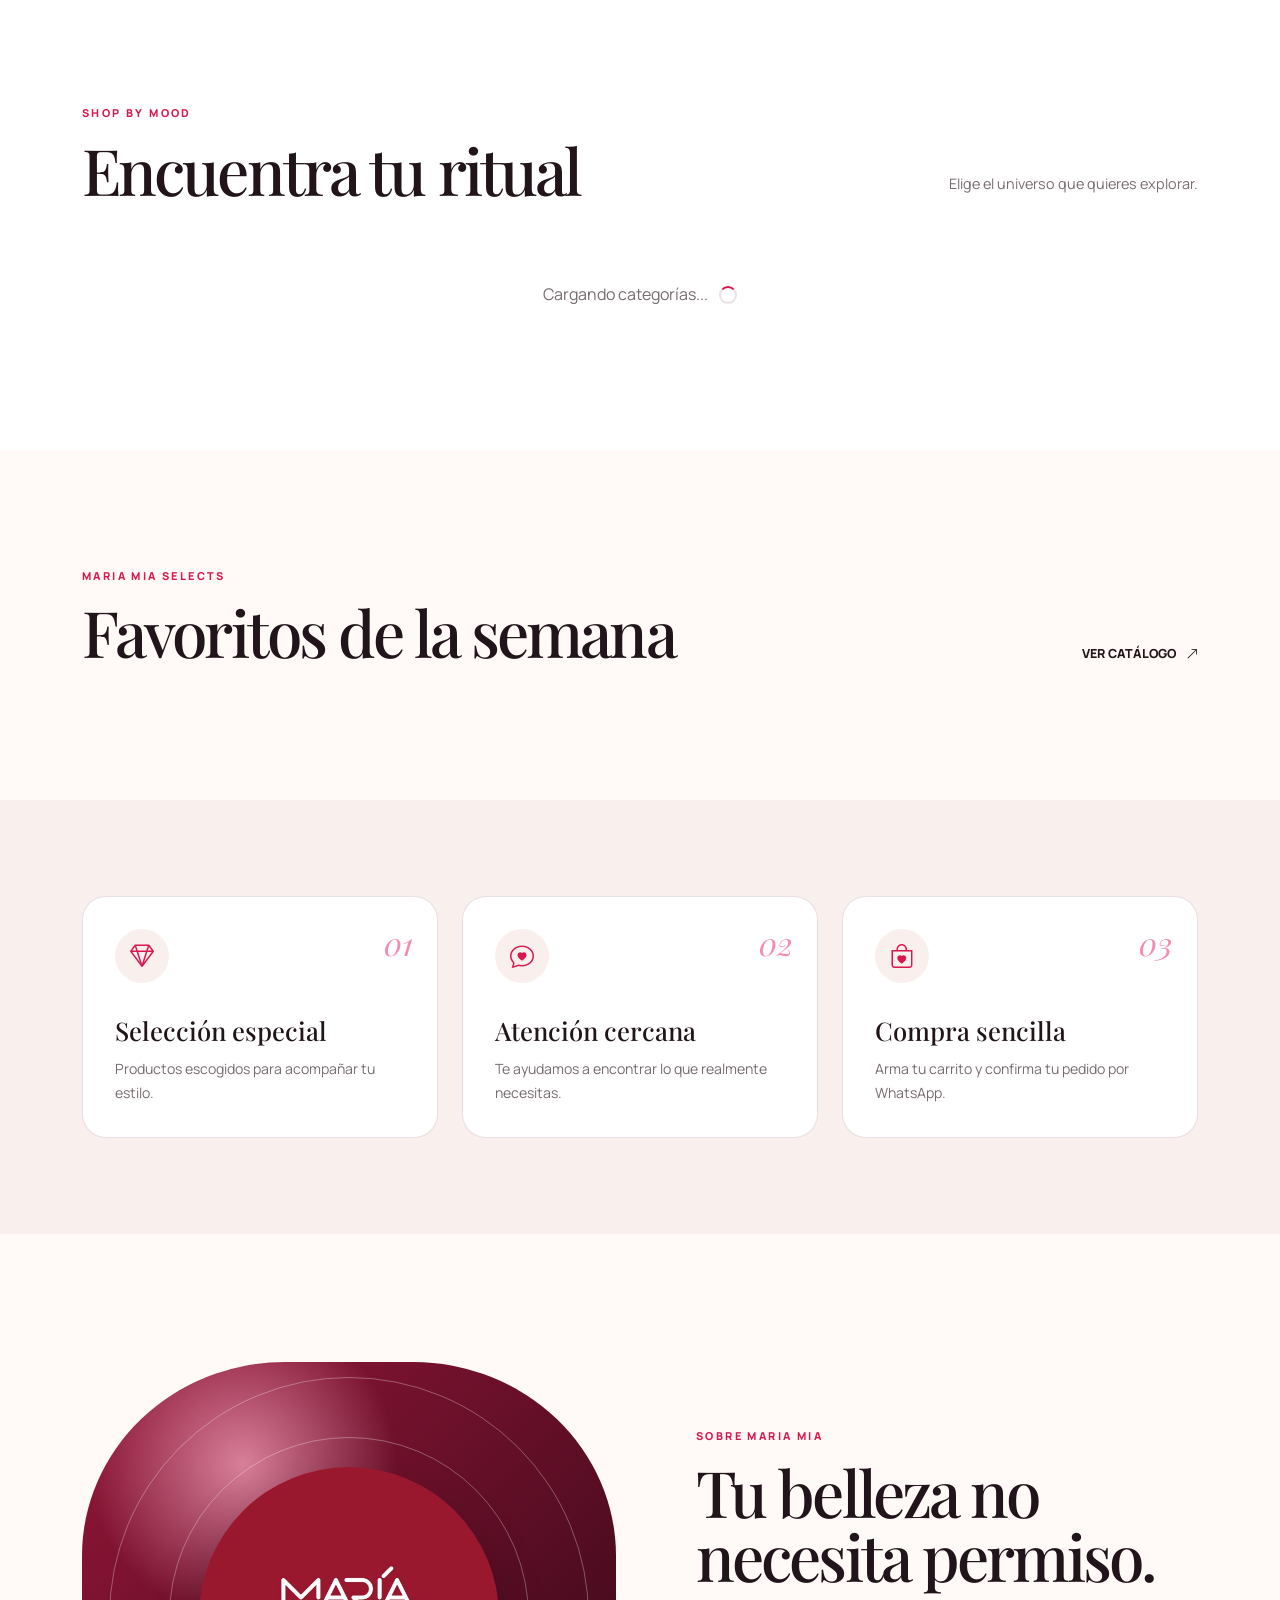
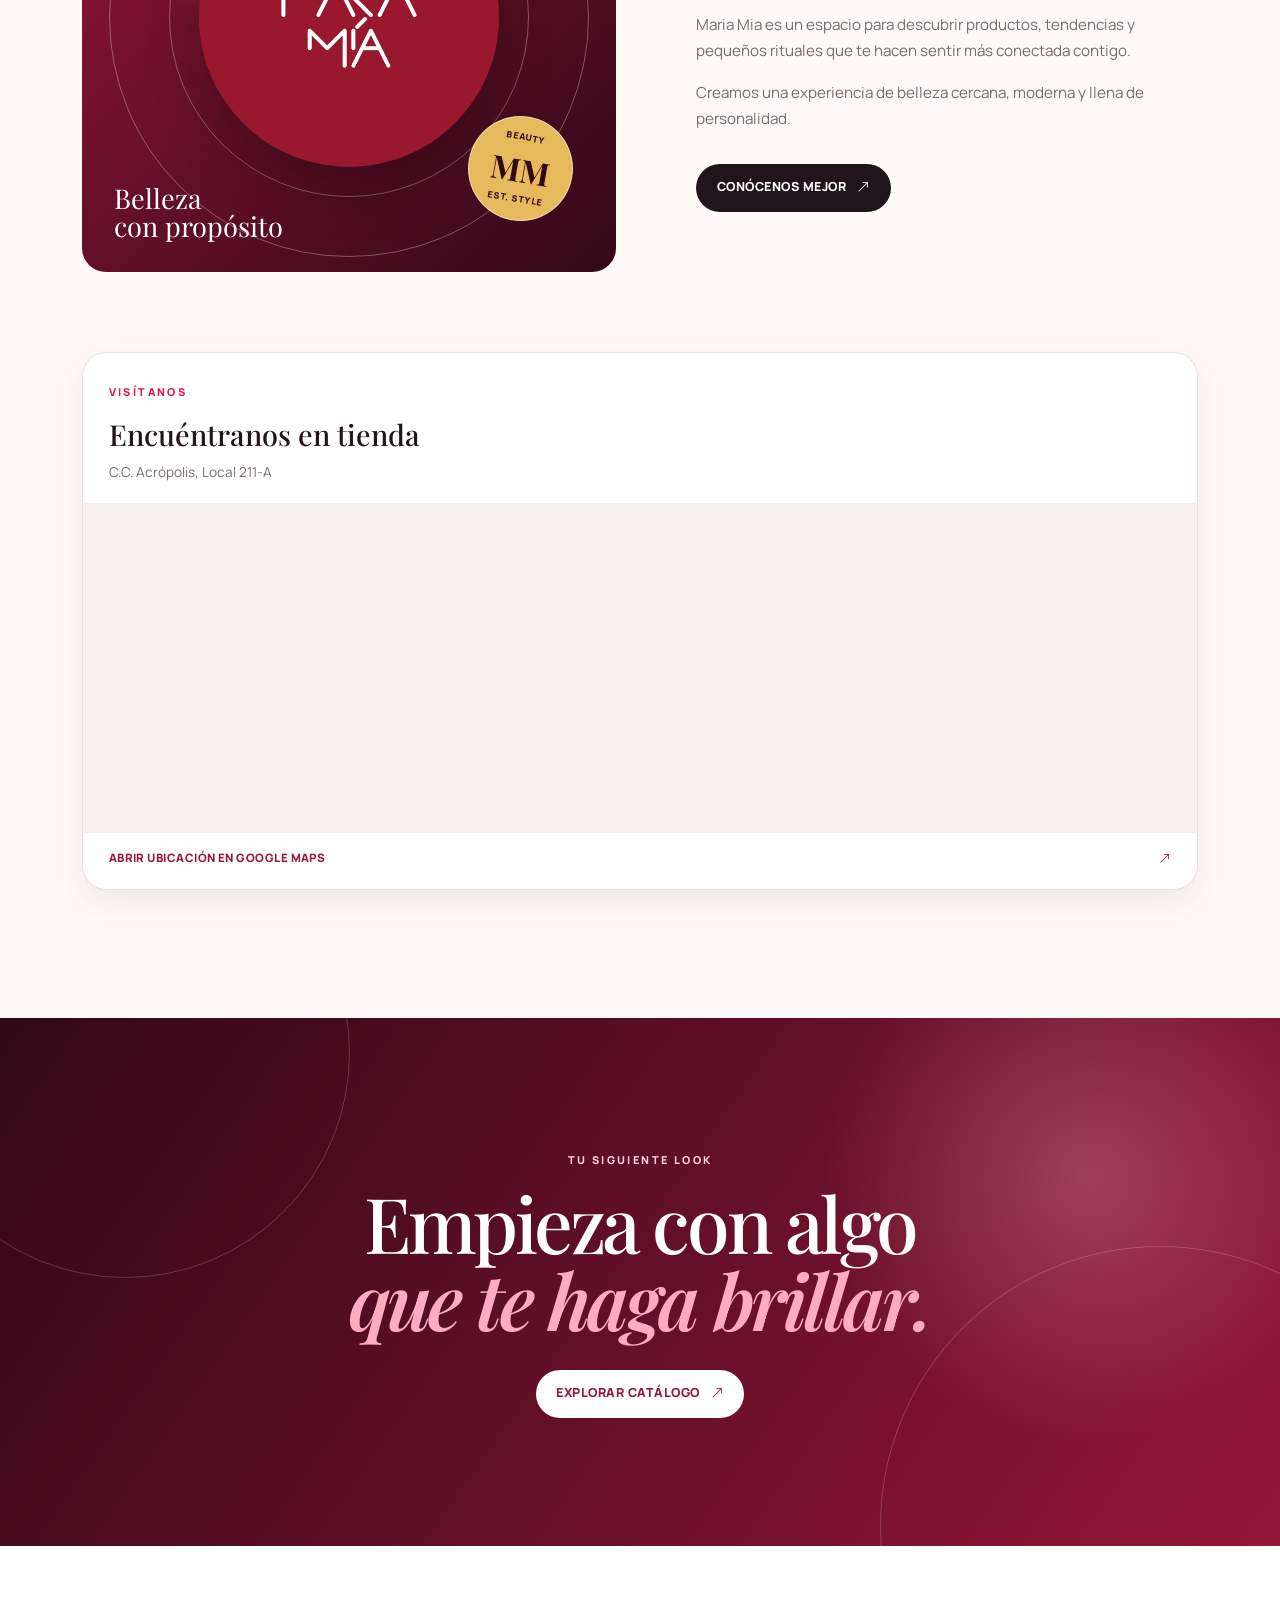
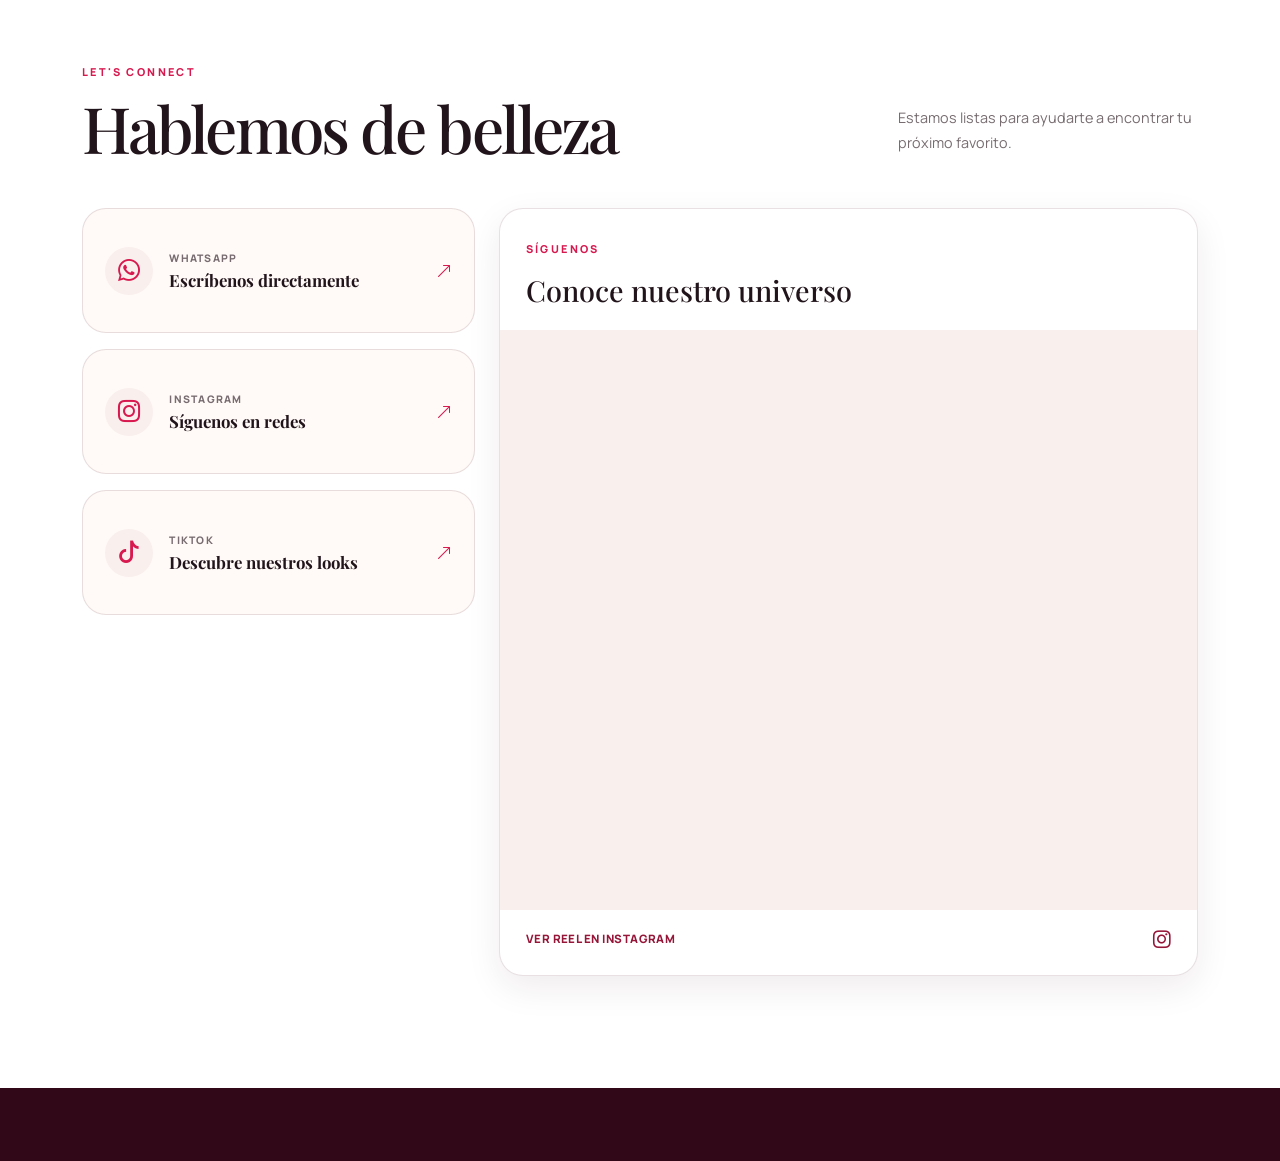
==== commit 1bab891b: "Add files via upload" ====
--- a/index.html
+++ b/index.html
@@ -637,6 +637,7 @@
                     <a href="#catalogo">Catálogo</a>
                     <a href="#categorias">Categorías</a>
                     <a href="#nosotros">Nosotros</a>
+                    <a id="privacyFooterLink" href="#privacidad">Privacidad</a>
                 </div>
 
                 <div class="footer-column">
@@ -864,6 +865,43 @@
         </div>
     </div>
 
+    <aside id="privacyNotice" class="privacy-notice" aria-label="Aviso de privacidad">
+        <div class="privacy-notice-copy">
+            <strong>Tu privacidad importa</strong>
+            <p>
+                Usamos datos del pedido para atenderte por WhatsApp y guardamos el carrito
+                localmente en este navegador.
+            </p>
+            <button id="privacyMore" type="button" class="privacy-inline-button">
+                Ver más
+            </button>
+        </div>
+        <button id="privacyAccept" type="button" class="privacy-accept">Entendido</button>
+    </aside>
+
+    <div id="privacyModal" class="privacy-modal" role="dialog" aria-modal="true"
+         aria-labelledby="privacyModalTitle" hidden>
+        <div class="privacy-modal-backdrop" data-privacy-close></div>
+        <article class="privacy-modal-content">
+            <button type="button" class="privacy-modal-close" data-privacy-close aria-label="Cerrar política de privacidad">
+                <i class="bi bi-x-lg"></i>
+            </button>
+            <span class="section-kicker">INFORMACIÓN LEGAL</span>
+            <h2 id="privacyModalTitle">Política de privacidad</h2>
+            <p class="privacy-updated">Última actualización: 11 de septiembre de 2026</p>
+            <h3>1. Responsable</h3>
+            <p>Maria Mia es responsable del tratamiento de los datos que compartes voluntariamente a través de este sitio y sus canales de atención.</p>
+            <h3>2. Datos que recopilamos</h3>
+            <p>Podemos solicitar nombre, teléfono, ciudad, barrio, dirección, casa o apartamento y observaciones para preparar tu pedido. El carrito se guarda temporalmente en tu navegador.</p>
+            <h3>3. Uso de la información</h3>
+            <p>Usamos tus datos para revisar el pedido, confirmar disponibilidad y coordinar el envío contigo.</p>
+            <h3>4. WhatsApp y servicios externos</h3>
+            <p>Al confirmar, los datos y el resumen se envían a WhatsApp mediante un mensaje prellenado. Google Maps e Instagram tienen sus propias políticas de privacidad.</p>
+            <h3>5. Tus derechos</h3>
+            <p>Puedes solicitar información, corrección o eliminación de tus datos escribiéndonos por WhatsApp.</p>
+        </article>
+    </div>
+
     <script src="https://cdn.jsdelivr.net/npm/bootstrap@5.3.3/dist/js/bootstrap.bundle.min.js"></script>
     <script async src="https://www.instagram.com/embed.js"></script>
 
--- a/styles.css
+++ b/styles.css
@@ -1536,6 +1536,198 @@
     font-size: .7rem;
 }
 
+.privacy-updated {
+    color: var(--gray);
+    font-size: .78rem;
+}
+
+.privacy-modal-content h3 {
+    margin-top: 1.8rem;
+    margin-bottom: .45rem;
+    color: var(--wine);
+    font-family: var(--sans);
+    font-size: 1rem;
+    font-weight: 800;
+}
+
+.privacy-modal-content p {
+    max-width: 760px;
+    margin-bottom: 0;
+    color: var(--gray);
+    font-size: .9rem;
+    line-height: 1.7;
+}
+
+.privacy-modal[hidden] {
+    display: none;
+}
+
+.privacy-modal {
+    position: fixed;
+    inset: 0;
+    z-index: 1100;
+    display: grid;
+    place-items: center;
+    padding: 1.25rem;
+}
+
+.privacy-modal-backdrop {
+    position: absolute;
+    inset: 0;
+    background: rgba(49, 8, 23, .62);
+    backdrop-filter: blur(4px);
+}
+
+.privacy-modal-content {
+    position: relative;
+    z-index: 1;
+    width: min(100%, 720px);
+    max-height: min(85vh, 720px);
+    overflow-y: auto;
+    padding: 2.2rem;
+    border: 1px solid var(--line);
+    border-radius: 20px;
+    background: var(--cream);
+    box-shadow: 0 25px 70px rgba(0, 0, 0, .28);
+}
+
+.privacy-modal-content h2 {
+    margin: .5rem 0 .35rem;
+    font-size: clamp(2rem, 5vw, 3.5rem);
+}
+
+.privacy-modal-close {
+    position: absolute;
+    top: 1rem;
+    right: 1rem;
+    display: grid;
+    place-items: center;
+    width: 34px;
+    height: 34px;
+    border: 1px solid var(--line);
+    border-radius: 50%;
+    background: white;
+    color: var(--wine);
+    cursor: pointer;
+}
+
+.privacy-modal-close:hover {
+    background: var(--red);
+    color: white;
+}
+
+.privacy-inline-button {
+    display: inline-block;
+    margin-top: .45rem;
+    padding: 0;
+    border: 0;
+    background: none;
+    color: var(--wine);
+    cursor: pointer;
+    font: inherit;
+    font-weight: 800;
+    text-decoration: underline;
+}
+
+.privacy-modal-open {
+    overflow: hidden;
+}
+
+.privacy-notice {
+    position: fixed;
+    right: 1.25rem;
+    bottom: 1.25rem;
+    z-index: 1080;
+    display: flex;
+    width: min(100% - 2.5rem, 520px);
+    align-items: flex-end;
+    justify-content: space-between;
+    gap: 1rem;
+    padding: 1.1rem 1.2rem;
+    border: 1px solid var(--line);
+    border-radius: 16px;
+    background: rgba(255, 250, 247, .97);
+    box-shadow: 0 16px 40px rgba(49, 8, 23, .18);
+    color: var(--black);
+}
+
+.privacy-notice-copy {
+    min-width: 0;
+}
+
+.privacy-notice strong {
+    display: block;
+    margin-bottom: .3rem;
+    color: var(--wine);
+    font-size: .95rem;
+}
+
+.privacy-notice p {
+    margin: 0;
+    color: var(--gray);
+    font-size: .75rem;
+    line-height: 1.45;
+}
+
+.privacy-notice details {
+    margin-top: .45rem;
+}
+
+.privacy-notice summary {
+    color: var(--wine);
+    cursor: pointer;
+    font-size: .72rem;
+    font-weight: 800;
+}
+
+.privacy-notice details p {
+    margin-top: .4rem;
+}
+
+.privacy-notice a {
+    color: var(--wine);
+    font-weight: 800;
+}
+
+.privacy-accept {
+    flex: 0 0 auto;
+    padding: .6rem .85rem;
+    border: 0;
+    border-radius: 50px;
+    background: var(--wine);
+    color: white;
+    cursor: pointer;
+    font-size: .7rem;
+    font-weight: 800;
+    transition: background .2s ease, transform .2s ease;
+}
+
+.privacy-accept:hover {
+    background: var(--red);
+    transform: translateY(-1px);
+}
+
+@media (max-width: 767.98px) {
+    .privacy-notice {
+        right: .75rem;
+        bottom: .75rem;
+        width: calc(100% - 1.5rem);
+        align-items: stretch;
+        flex-direction: column;
+        gap: .75rem;
+        padding: 1rem;
+    }
+
+    .privacy-modal-content {
+        max-height: 88vh;
+        padding: 1.5rem 1.2rem;
+    }
+
+    .privacy-accept {
+        width: 100%;
+    }
+}
+
 /* Carrito */
 
 .cart-offcanvas {
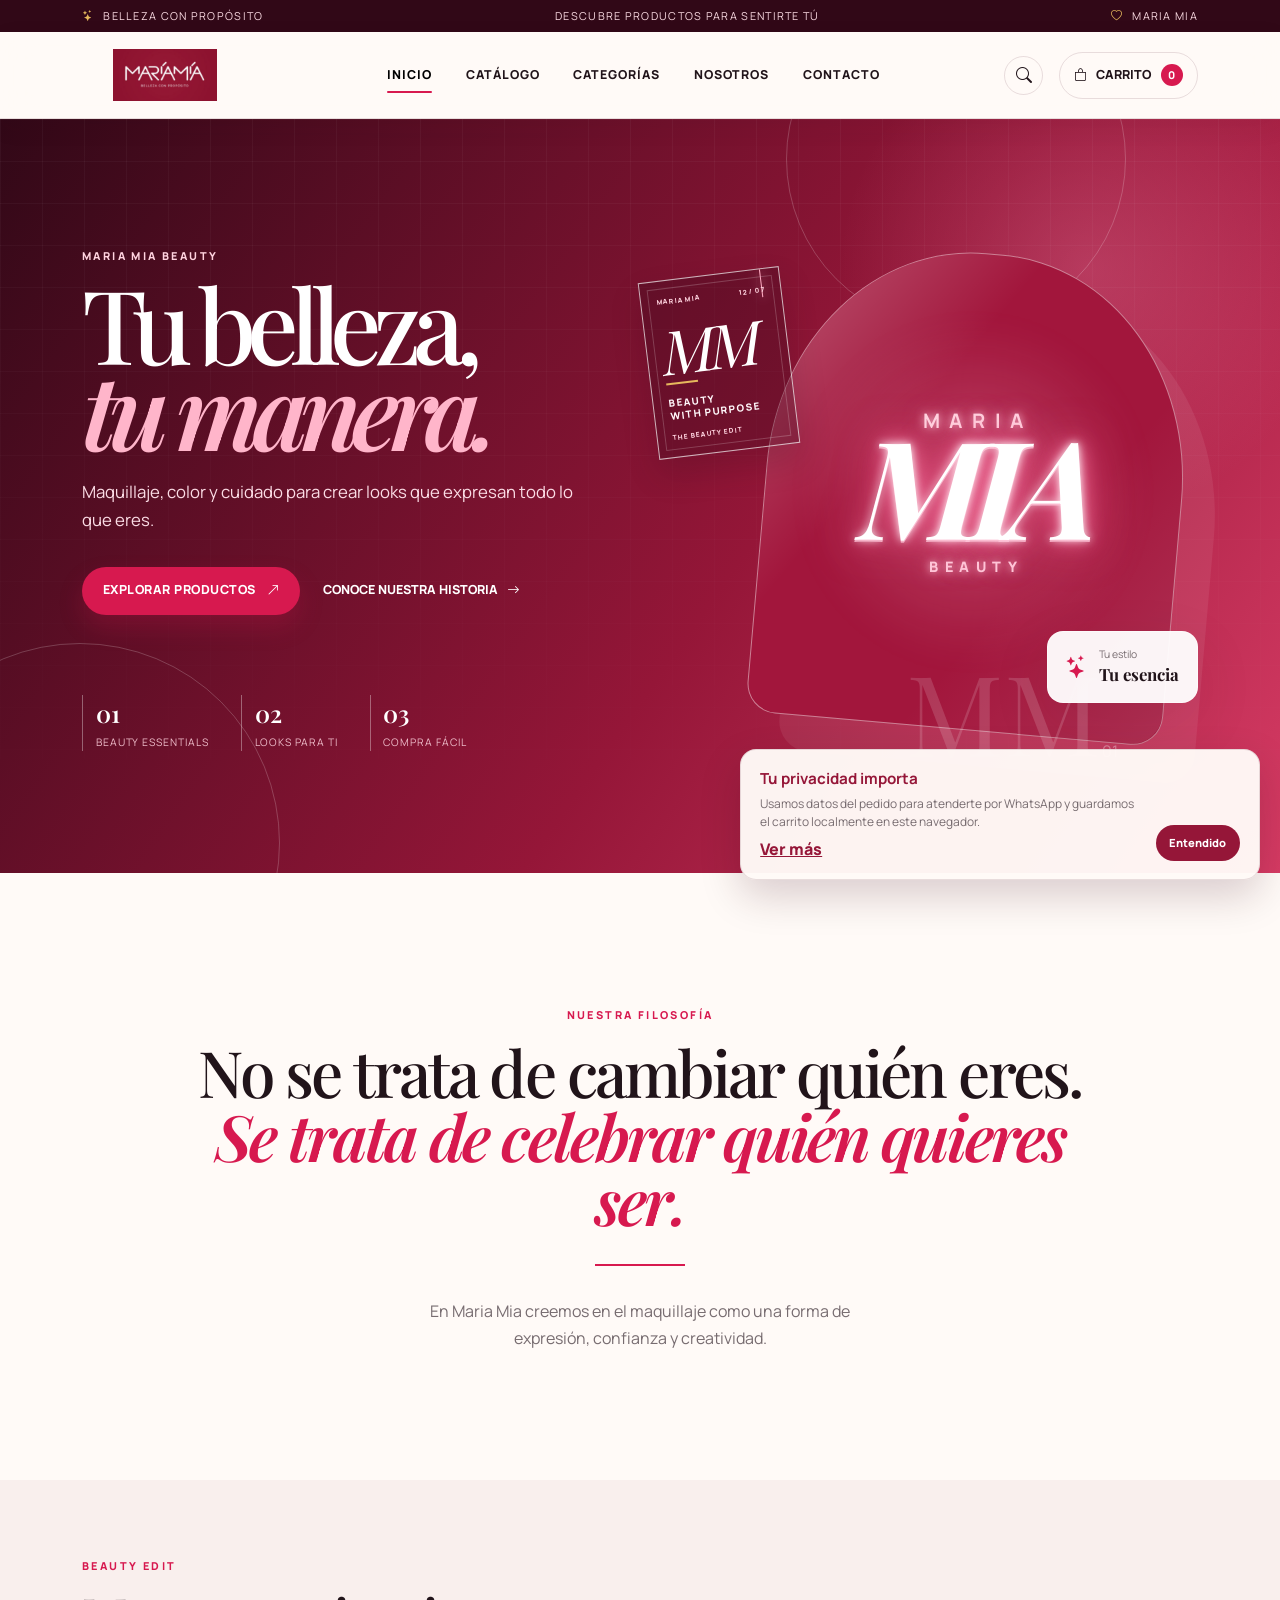
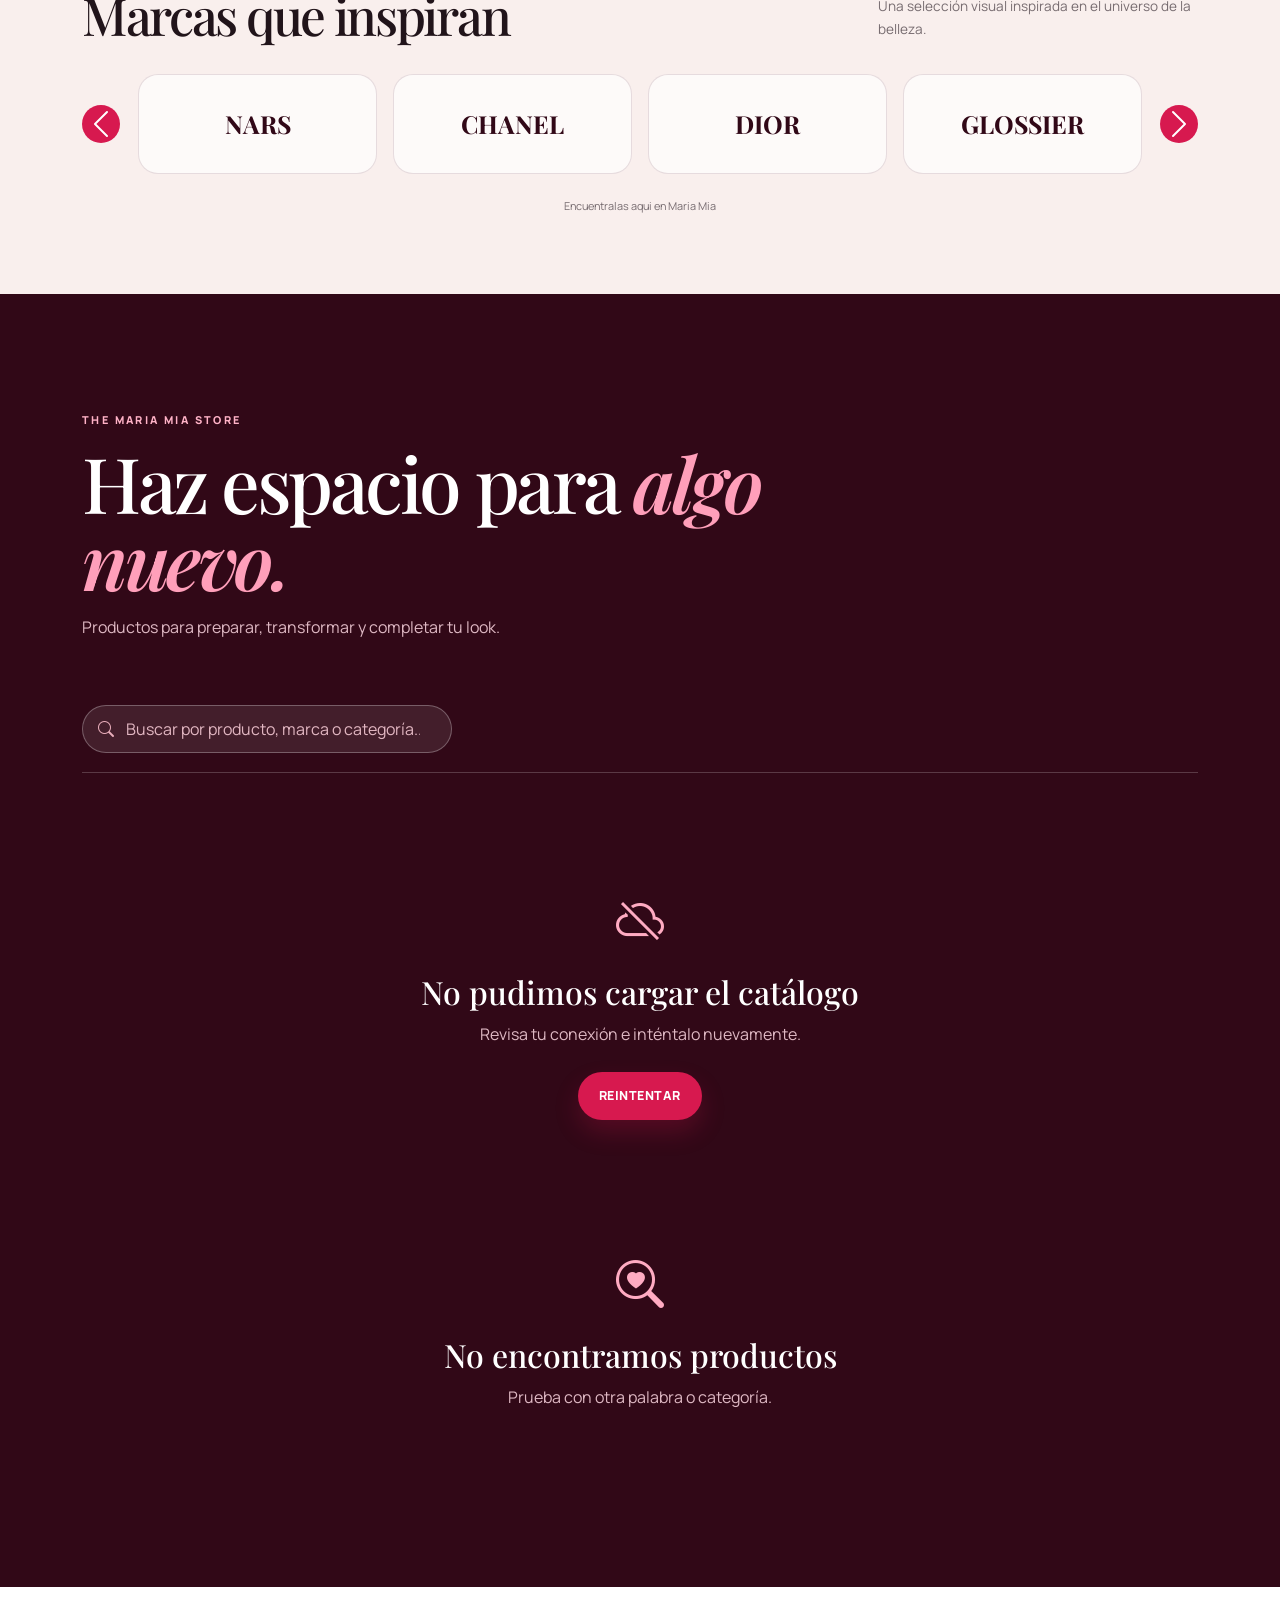
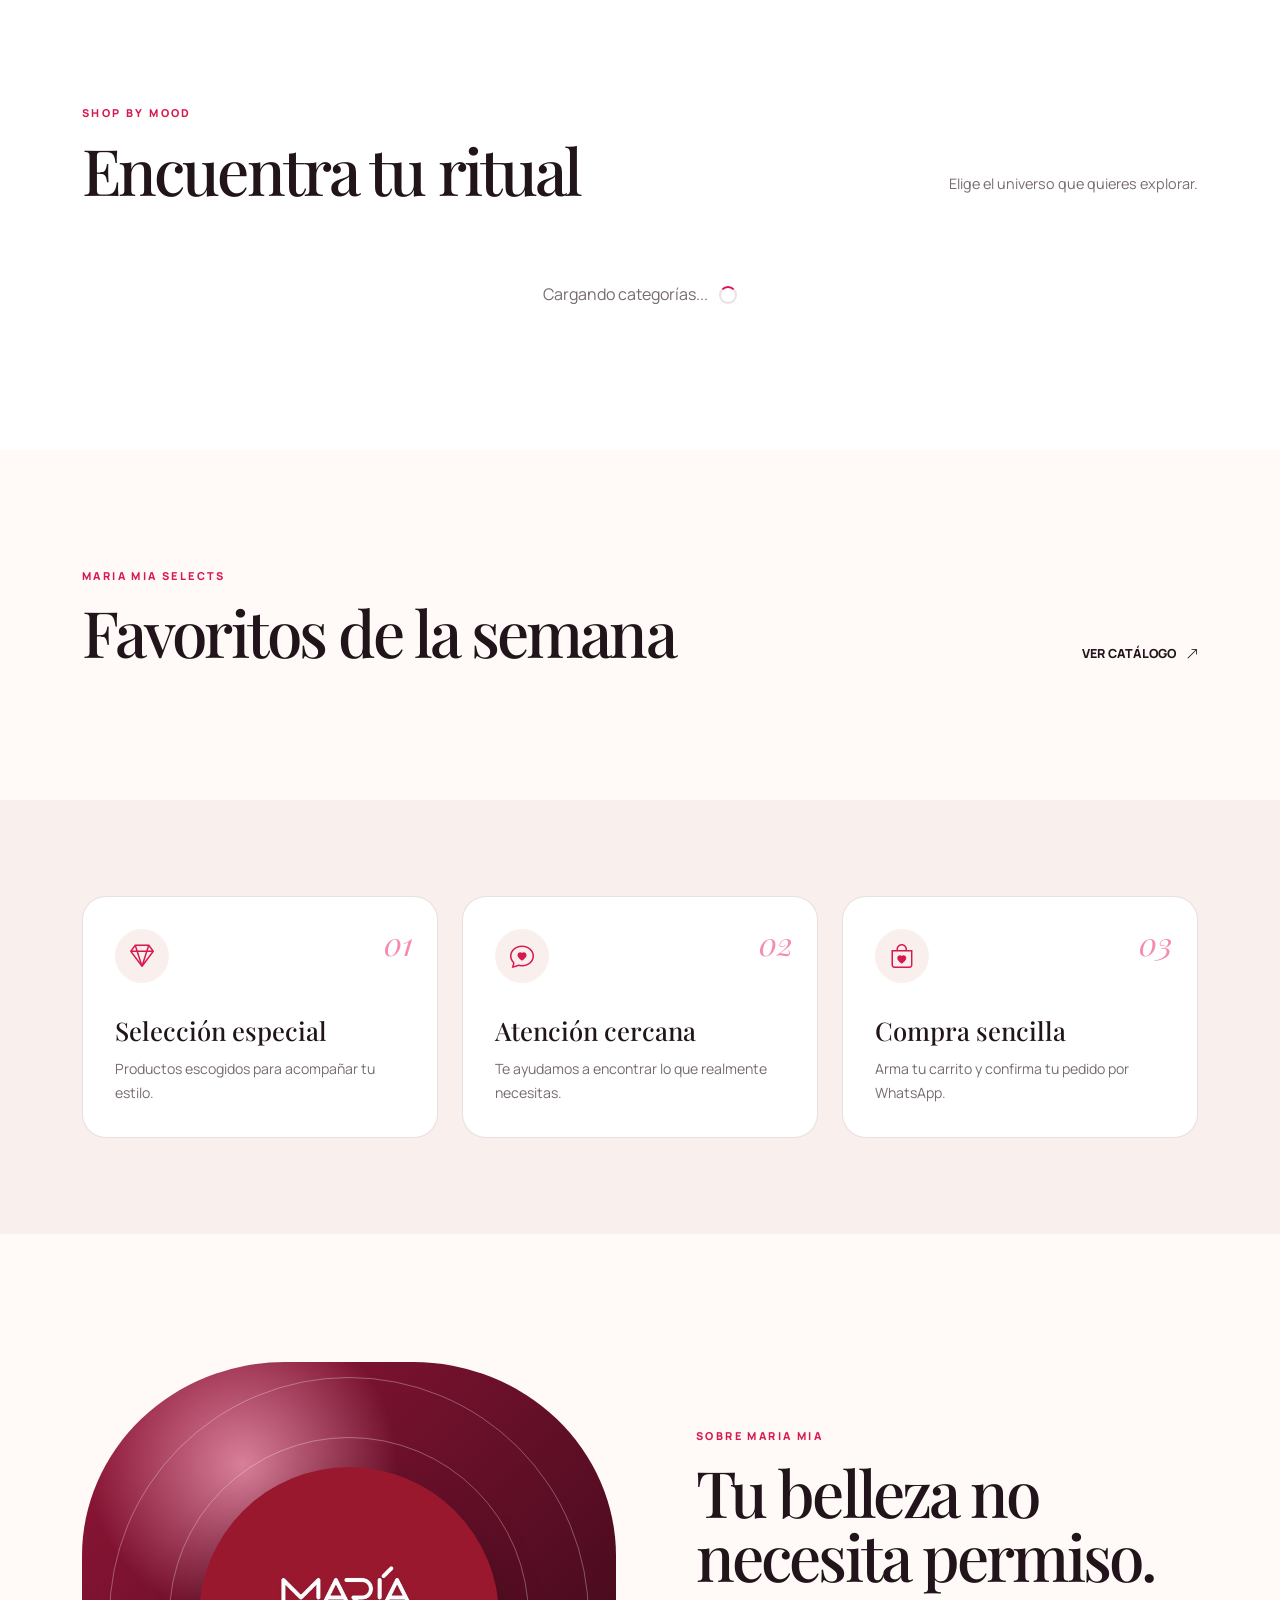
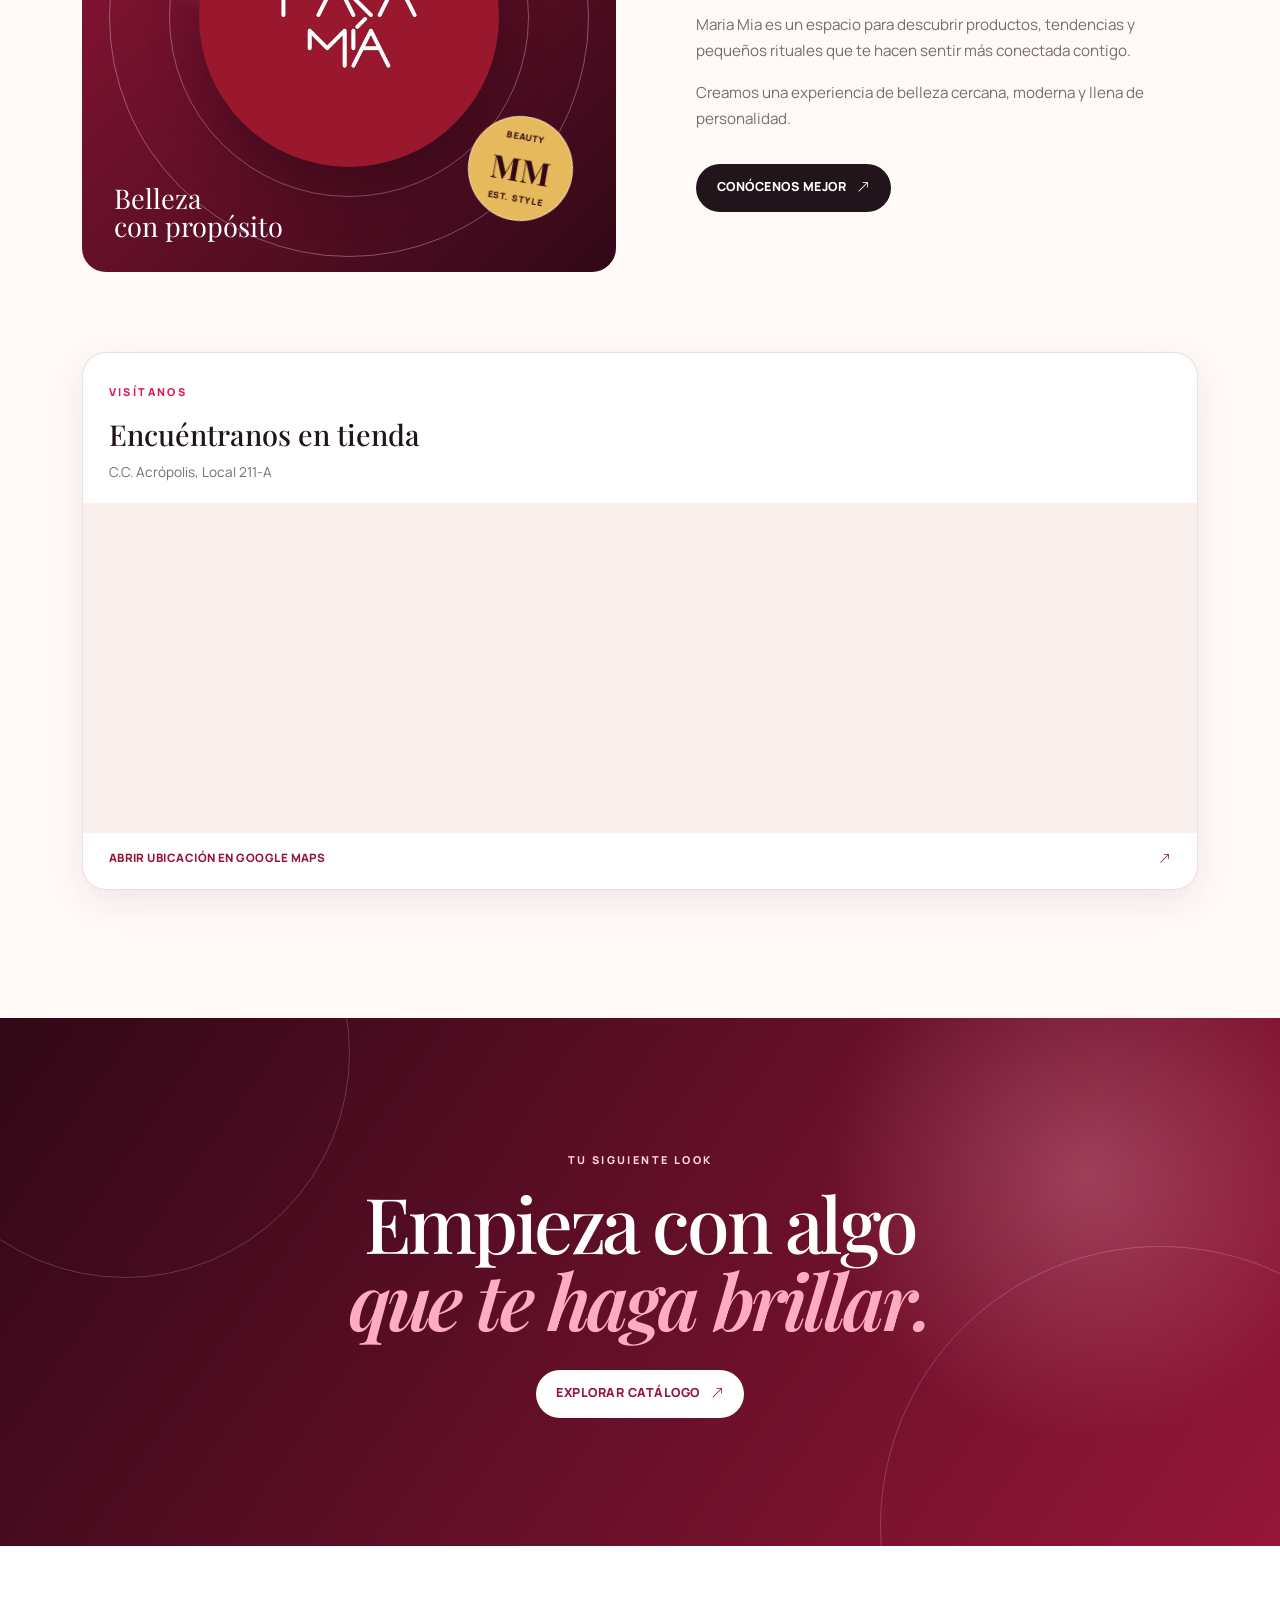
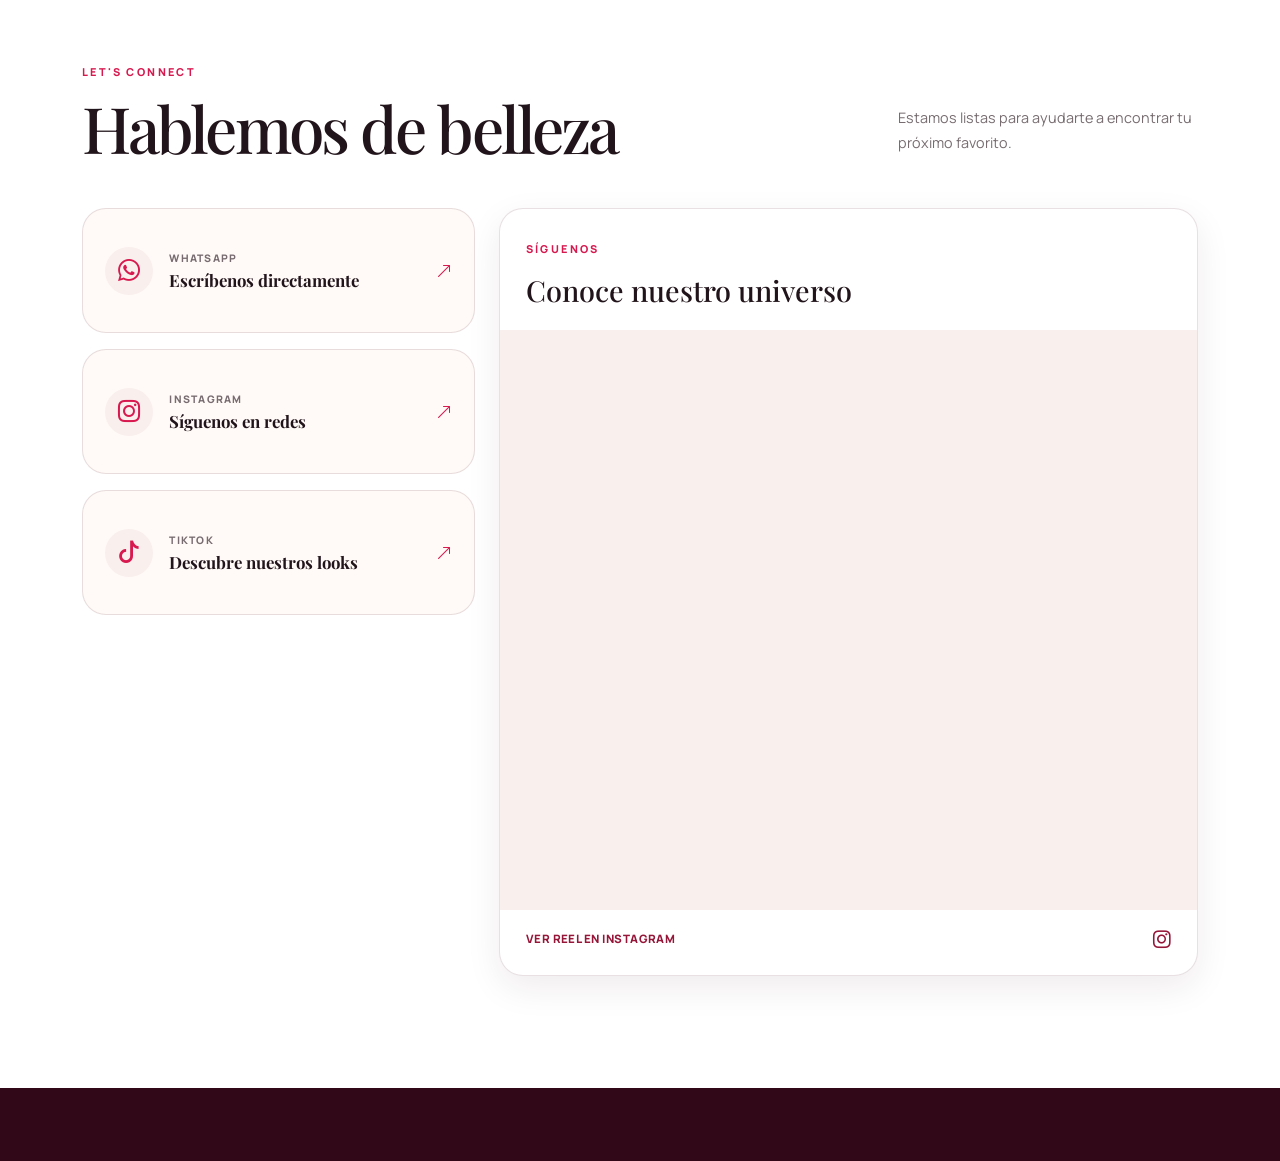
==== commit 40368a3a: "Add files via upload" ====
--- a/index.html
+++ b/index.html
@@ -177,10 +177,15 @@
                                 </div>
                             </div>
 
-                            <div class="hero-circle-text">
-                                <span>BEAUTY</span>
-                                <span>WITH</span>
-                                <span>PURPOSE</span>
+                            <div class="hero-editorial-label" aria-label="Maria Mia Beauty Edit, Beauty with purpose">
+                                <div class="label-topline">
+                                    <span>MARIA MIA</span>
+                                    <span>12 / 07</span>
+                                </div>
+                                <div class="label-monogram">MM</div>
+                                <div class="label-rule"></div>
+                                <strong>BEAUTY<br>WITH PURPOSE</strong>
+                                <span class="label-caption">THE BEAUTY EDIT</span>
                             </div>
 
                             <div class="hero-floating-card">
@@ -439,7 +444,8 @@
 
                     <div class="col-lg-6">
                         <div class="about-visual">
-                            <img src="logocircular.jpeg"
+                               <img class="about-logo"
+                                   src="logocircular.jpeg"
                                  alt="Maria Mia Belleza con propósito">
 
                             <div class="about-sticker">
--- a/styles.css
+++ b/styles.css
@@ -531,23 +531,97 @@
     }
 }
 
-.hero-circle-text {
+.hero-editorial-label {
     position: absolute;
-    top: 3%;
-    left: 0;
-    display: flex;
+    top: 8%;
+    left: -3%;
+    z-index: 5;
+    display: flex;
+    width: 142px;
+    min-height: 178px;
     flex-direction: column;
-    align-items: center;
-    justify-content: center;
-    width: 125px;
-    height: 125px;
-    border: 1px solid rgba(255,255,255,.6);
-    border-radius: 50%;
-    color: #ffd6e0;
-    font-size: .63rem;
-    letter-spacing: .2em;
-    line-height: 1.6;
-    transform: rotate(-12deg);
+    padding: 1rem .95rem .9rem;
+    border: 1px solid rgba(255, 255, 255, .68);
+    background: rgba(49, 8, 23, .3);
+    box-shadow: 0 16px 32px rgba(49, 8, 23, .2);
+    color: white;
+    transform: rotate(-7deg);
+}
+
+.hero-editorial-label::before {
+    position: absolute;
+    top: 7px;
+    right: 7px;
+    bottom: 7px;
+    left: 7px;
+    border: 1px solid rgba(255, 255, 255, .2);
+    content: "";
+}
+
+.hero-editorial-label::after {
+    position: absolute;
+    top: 0;
+    right: 18px;
+    width: 1px;
+    height: 28px;
+    background: #ffabc2;
+    box-shadow: 0 0 12px #ffabc2;
+    content: "";
+}
+
+.label-topline {
+    position: relative;
+    z-index: 1;
+    display: flex;
+    justify-content: space-between;
+    color: #ffd3df;
+    font-size: .42rem;
+    font-weight: 800;
+    letter-spacing: .12em;
+    text-transform: uppercase;
+}
+
+.label-monogram {
+    position: relative;
+    z-index: 2;
+    margin: 1.3rem 0 .7rem;
+    color: #fff;
+    font-family: var(--serif);
+    font-size: 3.8rem;
+    font-style: italic;
+    letter-spacing: -.1em;
+    line-height: .72;
+}
+
+.label-rule {
+    position: relative;
+    z-index: 1;
+    width: 32px;
+    height: 2px;
+    margin-bottom: .75rem;
+    background: var(--gold);
+}
+
+.hero-editorial-label strong {
+    position: relative;
+    z-index: 1;
+    color: #fff7fa;
+    font-size: .62rem;
+    font-weight: 800;
+    letter-spacing: .14em;
+    line-height: 1.35;
+    text-transform: uppercase;
+}
+
+.label-caption {
+    position: relative;
+    z-index: 1;
+    margin-top: auto;
+    color: #ffd3df;
+    font-size: .42rem;
+    font-weight: 800;
+    letter-spacing: .14em;
+    text-transform: uppercase;
 }
 
 .hero-floating-card {
@@ -1246,13 +1320,35 @@
     height: 480px;
 }
 
-.about-visual img {
+.about-logo {
     position: relative;
     z-index: 2;
     width: 58%;
     max-width: 300px;
     border-radius: 50%;
     box-shadow: 0 25px 50px rgba(0, 0, 0, .25);
+    animation: spinAboutLogo 22s linear infinite;
+    will-change: transform;
+}
+
+@keyframes spinAboutLogo {
+    from {
+        transform: rotate(0deg);
+    }
+
+    to {
+        transform: rotate(360deg);
+    }
+}
+
+.about-logo:hover {
+    animation-play-state: paused;
+}
+
+@media (prefers-reduced-motion: reduce) {
+    .about-logo {
+        animation: none;
+    }
 }
 
 .about-sticker {
@@ -2202,10 +2298,34 @@
         min-height: 400px;
     }
 
-    .hero-circle-text {
-        width: 95px;
-        height: 95px;
-        font-size: .5rem;
+    .hero-editorial-label {
+        top: 5%;
+        left: -.6rem;
+        width: 104px;
+        min-height: 135px;
+        padding: .7rem .65rem .6rem;
+    }
+
+    .label-topline {
+        font-size: .3rem;
+    }
+
+    .label-monogram {
+        margin: 1rem 0 .5rem;
+        font-size: 2.8rem;
+    }
+
+    .label-rule {
+        width: 24px;
+        margin-bottom: .55rem;
+    }
+
+    .hero-editorial-label strong {
+        font-size: .45rem;
+    }
+
+    .label-caption {
+        font-size: .3rem;
     }
 
     .hero-floating-card {
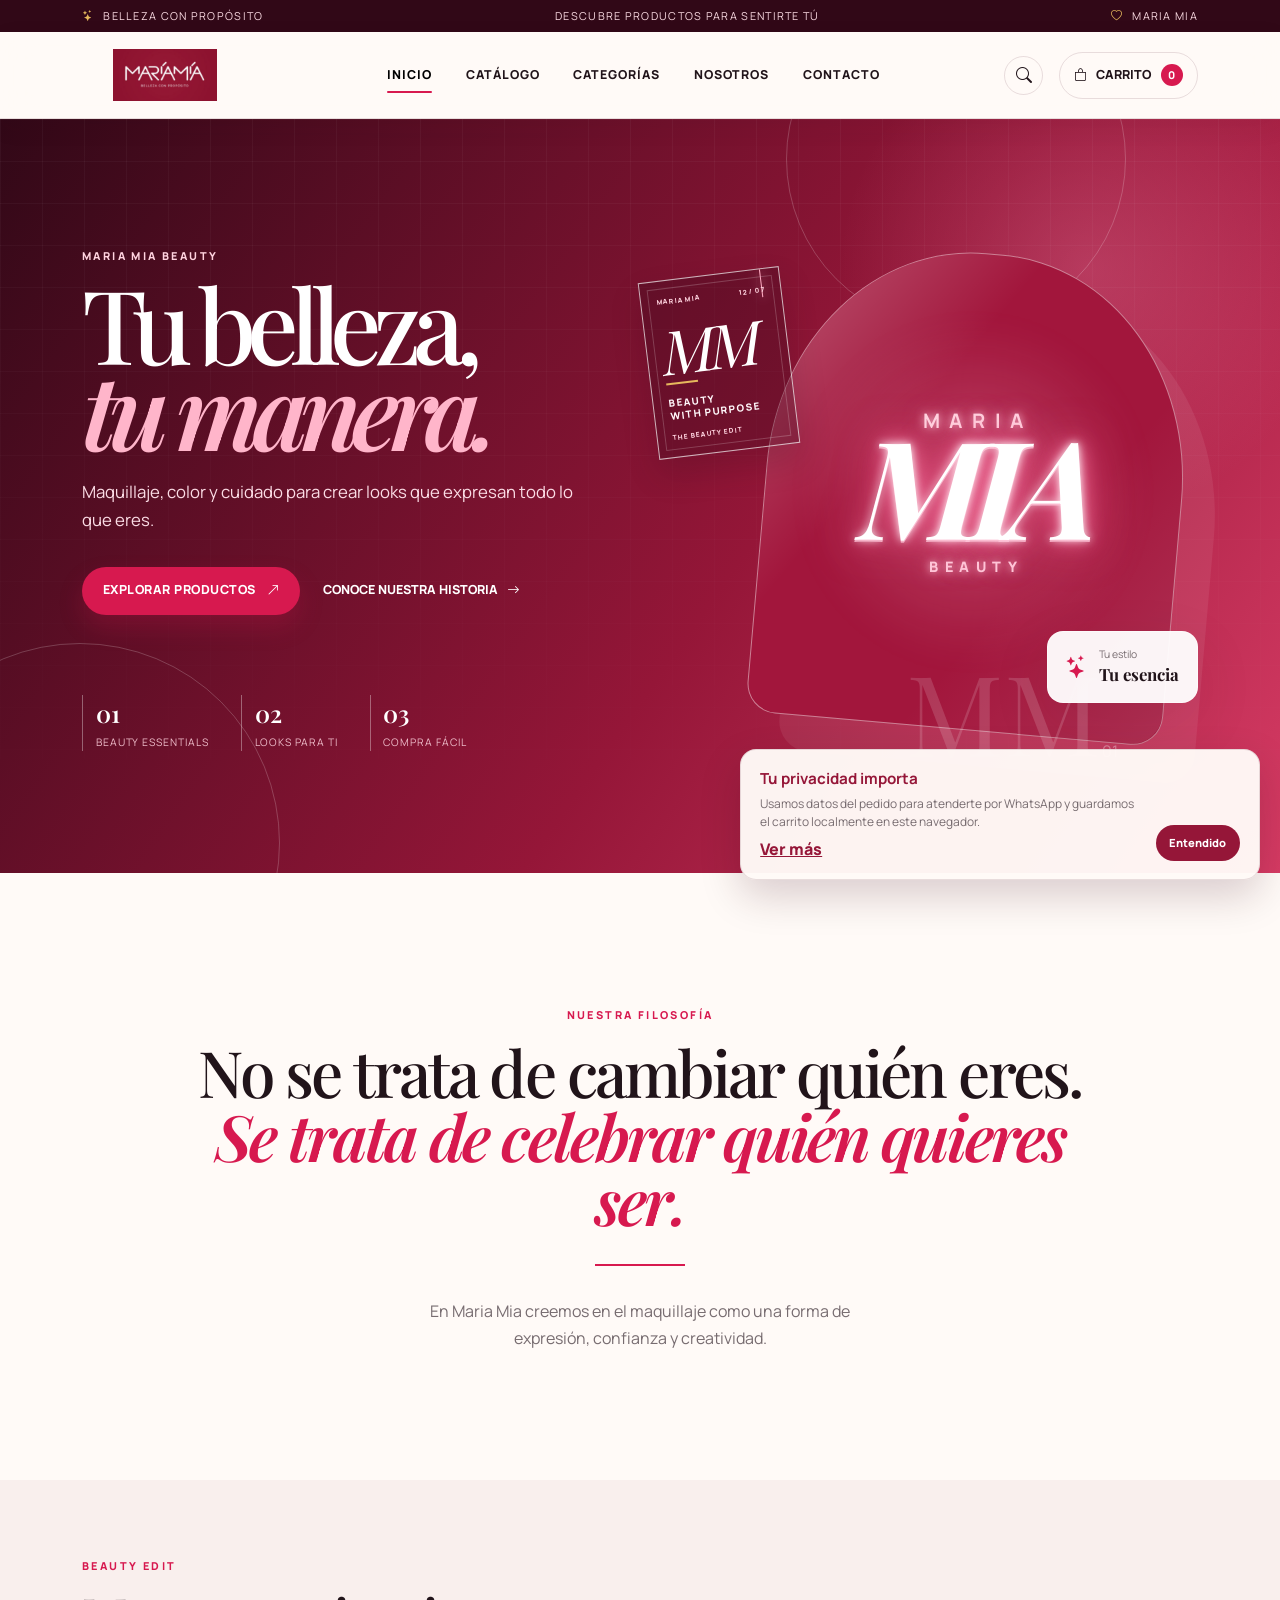
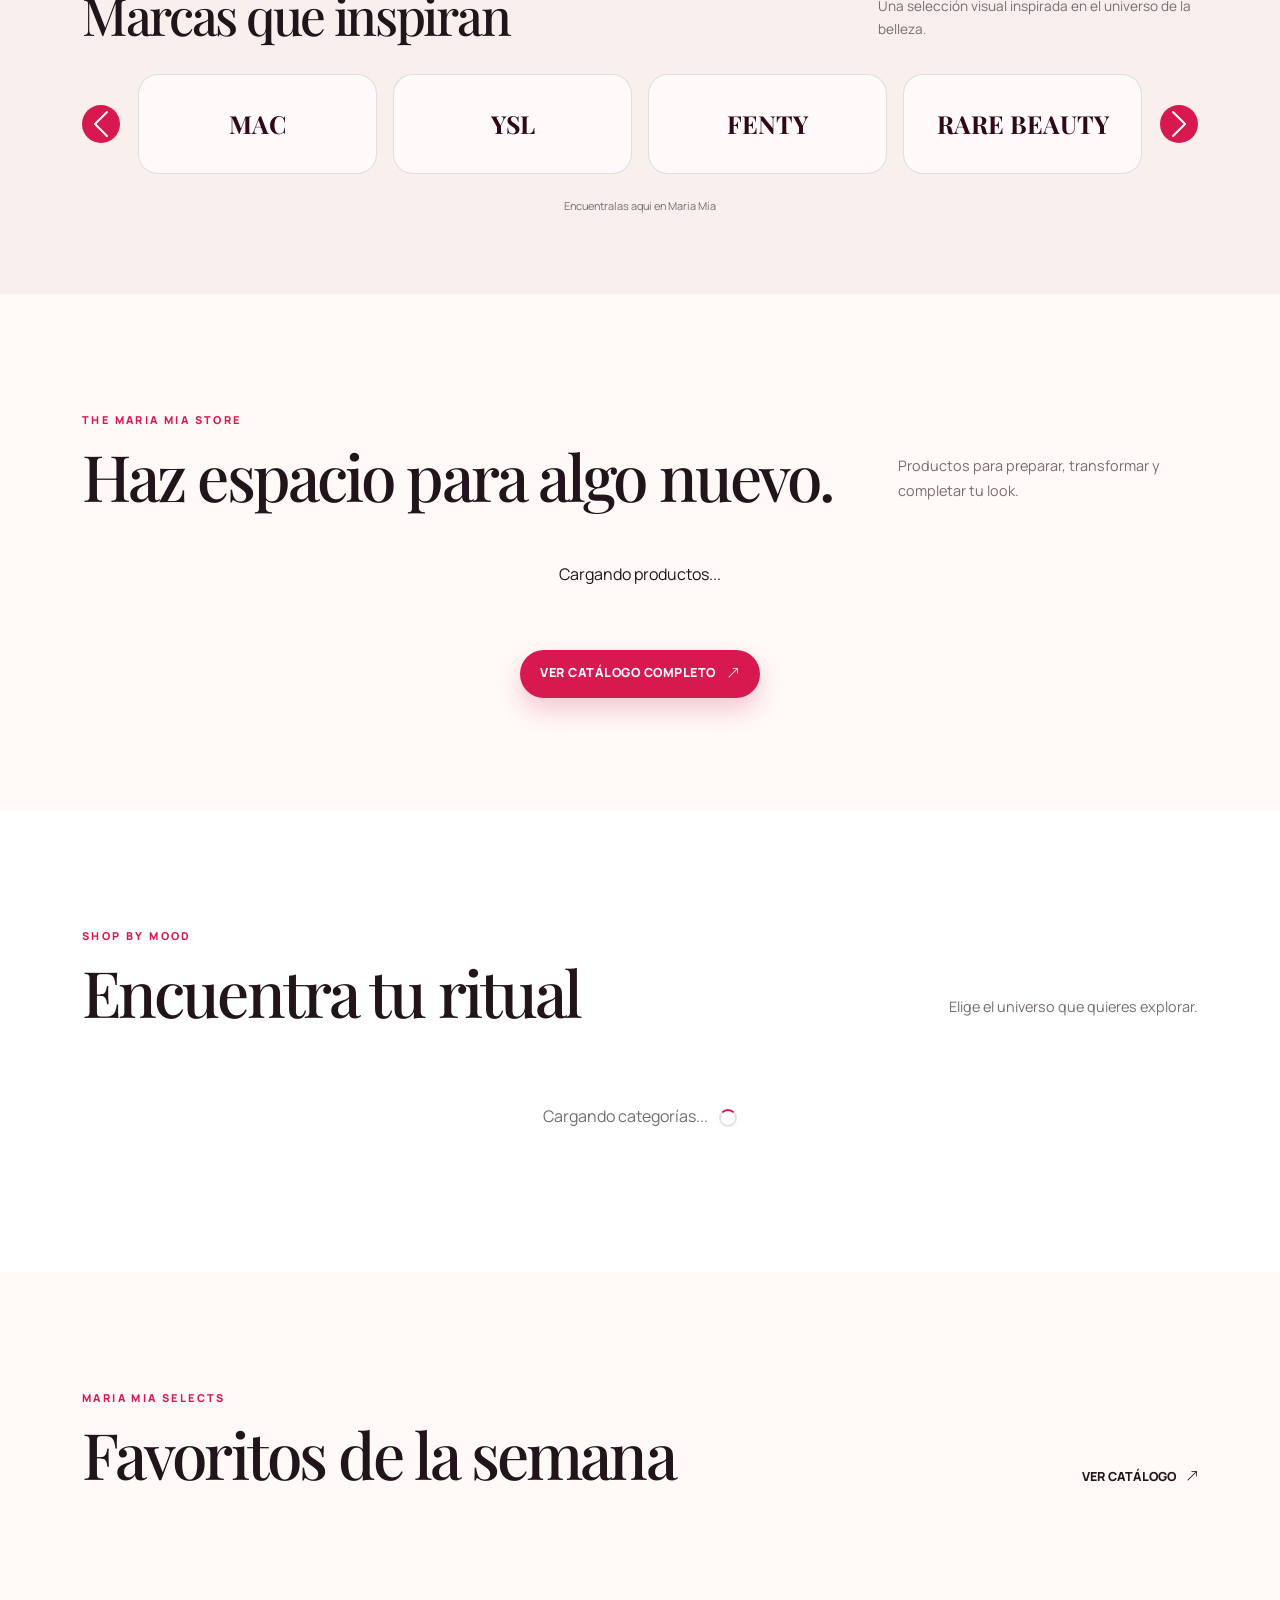
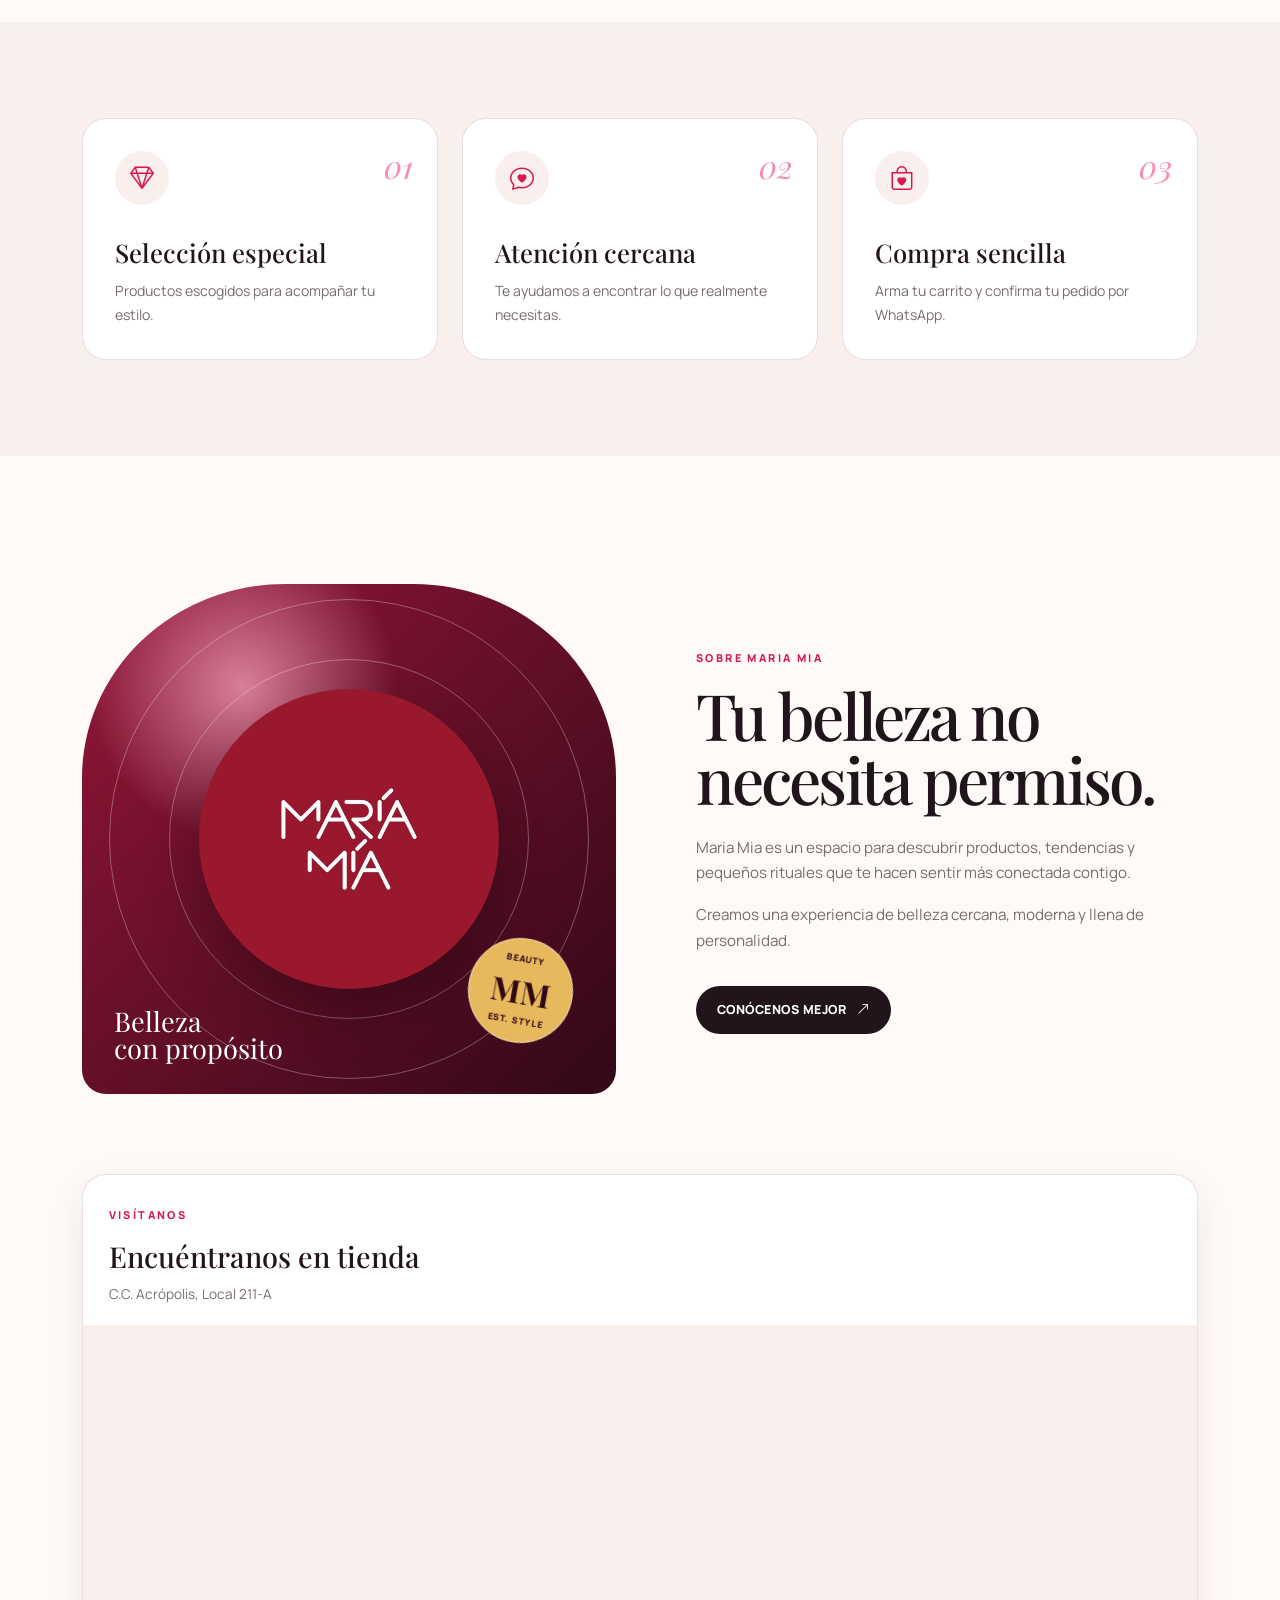
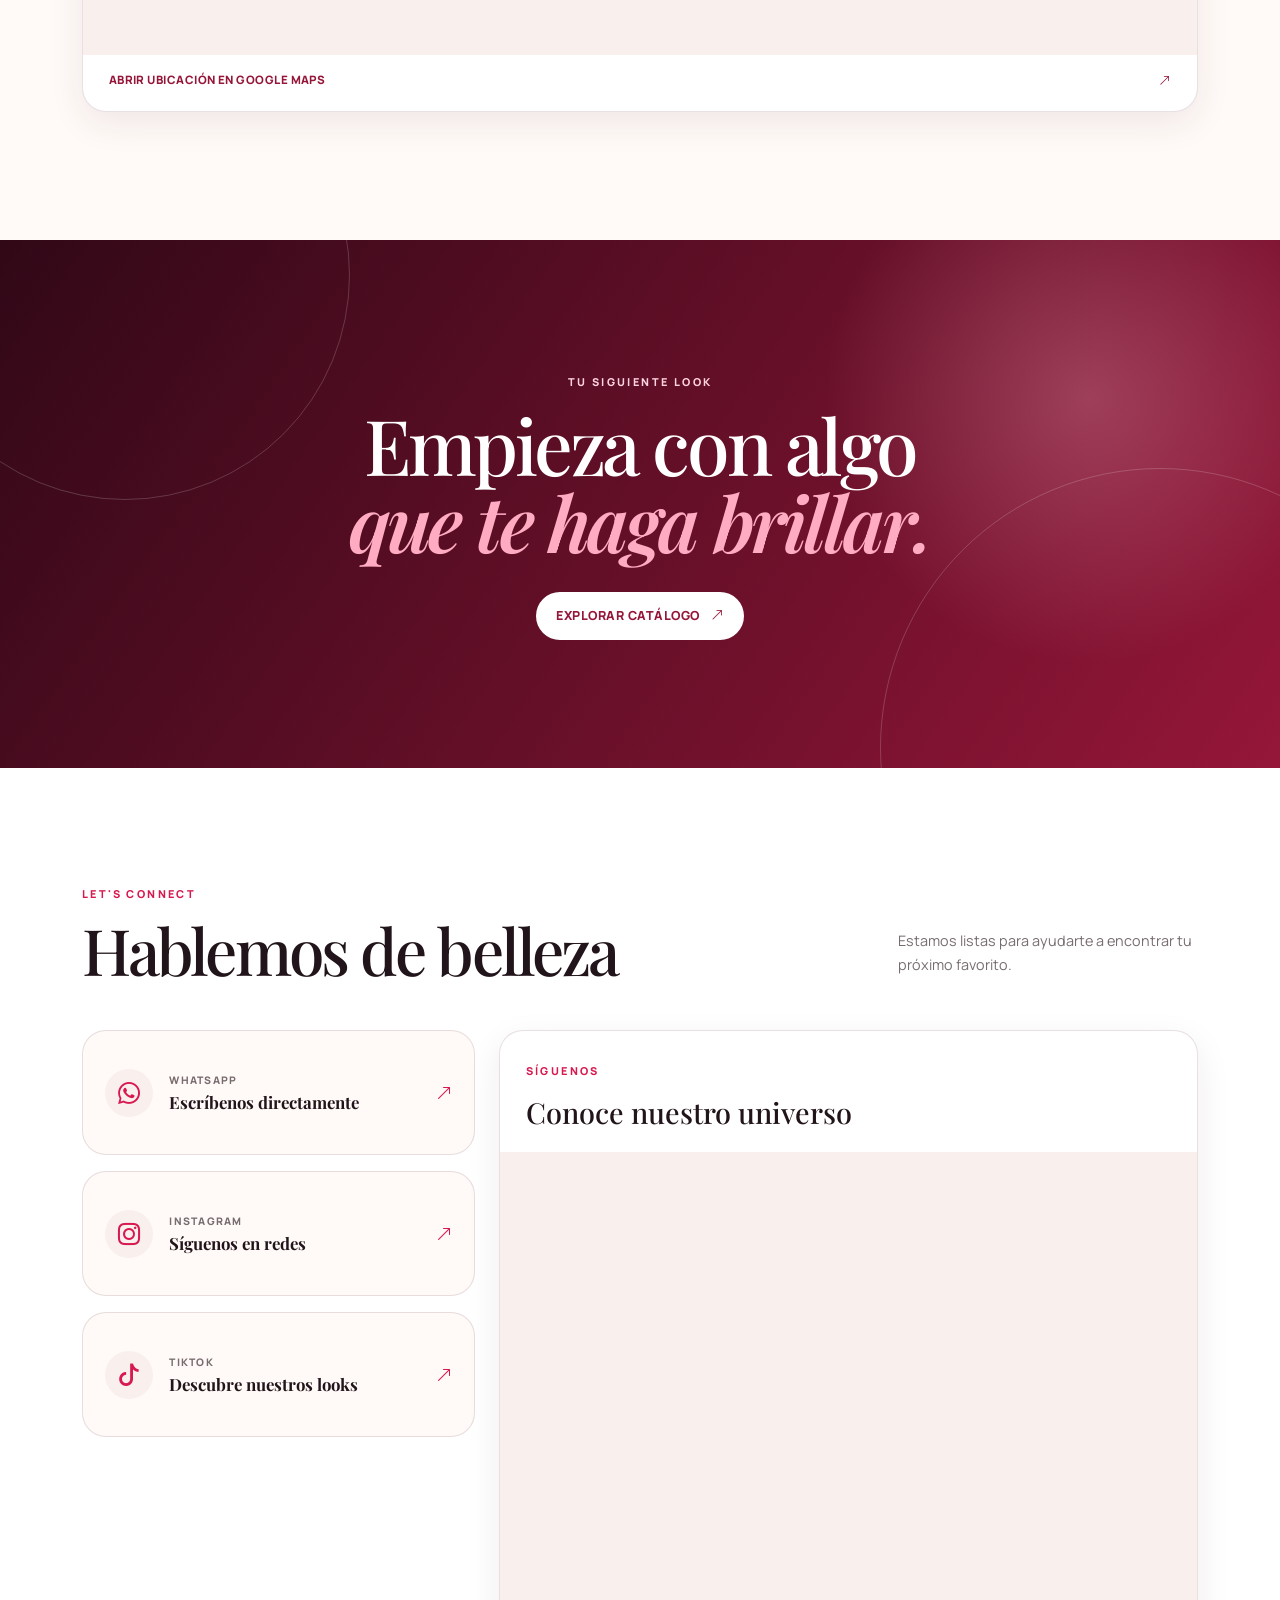
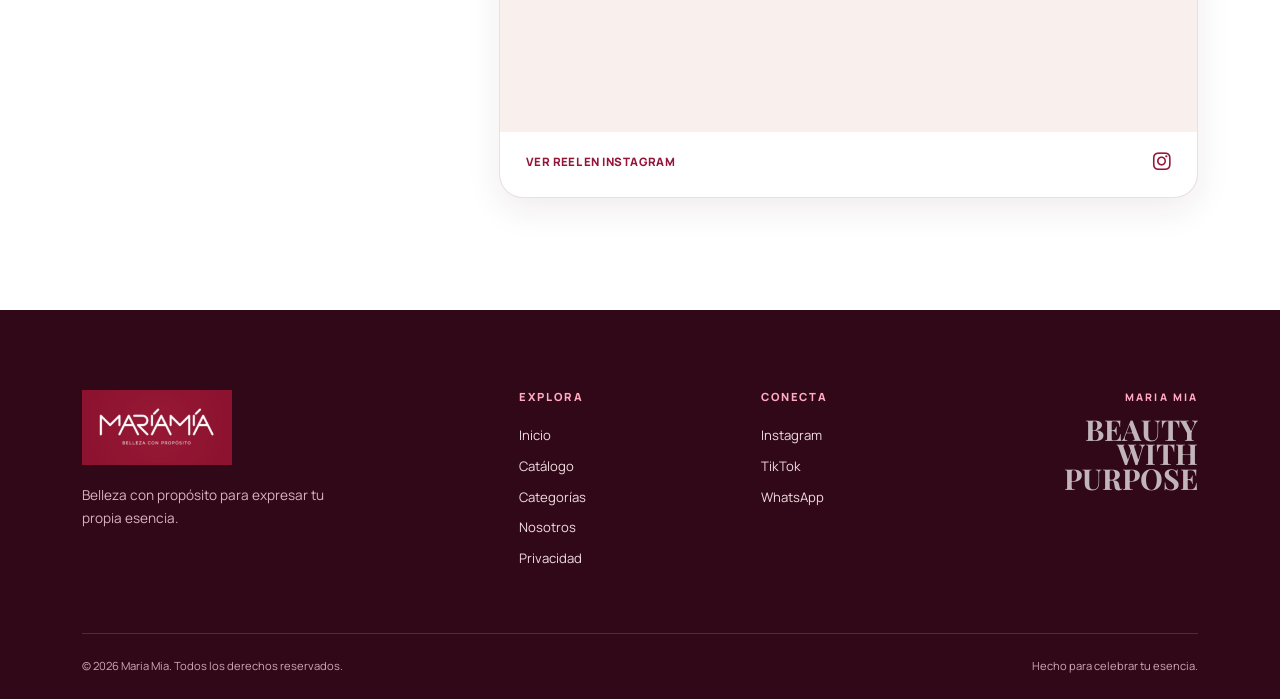
==== commit 4243b03e: "Add files via upload" ====
--- a/index.html
+++ b/index.html
@@ -72,7 +72,7 @@
                         </li>
 
                         <li class="nav-item">
-                            <a class="nav-link" href="#catalogo">Catálogo</a>
+                            <a class="nav-link" href="catalogo.html">Catálogo</a>
                         </li>
 
                         <li class="nav-item">
@@ -89,7 +89,7 @@
                     </ul>
 
                     <div class="navbar-actions">
-                        <a href="#catalogo" class="nav-search" aria-label="Buscar productos">
+                        <a href="catalogo.html" class="nav-search" aria-label="Buscar productos">
                             <i class="bi bi-search"></i>
                         </a>
 
@@ -136,7 +136,7 @@
                             </p>
 
                             <div class="hero-actions">
-                                <a href="#catalogo" class="btn btn-main btn-lg">
+                                <a href="catalogo.html" class="btn btn-main btn-lg">
                                     Explorar productos
                                     <i class="bi bi-arrow-up-right"></i>
                                 </a>
@@ -300,49 +300,28 @@
             </div>
         </section>
 
-        <!-- Catálogo -->
-        <section id="catalogo" class="catalog-section">
-            <div class="container">
-                <div class="catalog-intro">
-                    <span class="section-kicker">THE MARIA MIA STORE</span>
-                    <h2>Haz espacio para <em>algo nuevo.</em></h2>
+        <!-- Vista previa del catálogo -->
+        <section class="catalog-preview-section">
+            <div class="container">
+                <div class="section-heading-row">
+                    <div>
+                        <span class="section-kicker">THE MARIA MIA STORE</span>
+                        <h2>Haz espacio para algo nuevo.</h2>
+                    </div>
                     <p>Productos para preparar, transformar y completar tu look.</p>
                 </div>
 
-                <div class="catalog-toolbar">
-                    <div class="catalog-search">
-                        <i class="bi bi-search"></i>
-                        <label for="searchInput" class="visually-hidden">Buscar productos</label>
-                        <input id="searchInput" type="search" list="searchOptions"
-                               placeholder="Buscar por producto, marca o categoría..." autocomplete="off">
-                        <datalist id="searchOptions"></datalist>
-                    </div>
-                    <div id="filterList" class="filter-list"></div>
-                </div>
-
-                <div id="catalogLoading" class="catalog-loading">
-                    <div class="loading-symbol"><i class="bi bi-stars"></i></div>
-                    <p>Preparando tu beauty edit...</p>
-                </div>
-
-                <div id="catalogError" class="catalog-error d-none">
-                    <i class="bi bi-cloud-slash"></i>
-                    <h3>No pudimos cargar el catálogo</h3>
-                    <p>Revisa tu conexión e inténtalo nuevamente.</p>
-                    <button id="retryButton" class="btn btn-main">Reintentar</button>
-                </div>
-
-                <div id="emptyState" class="empty-catalog d-none">
-                    <i class="bi bi-search-heart"></i>
-                    <h3>No encontramos productos</h3>
-                    <p>Prueba con otra palabra o categoría.</p>
-                </div>
-
-                <div id="productGrid" class="row g-4"></div>
-                <div id="loadMoreWrapper" class="load-more-wrapper d-none">
-                    <button id="loadMoreButton" type="button" class="btn btn-light-main">
-                        Cargar más productos <i class="bi bi-plus-lg"></i>
-                    </button>
+                <div id="previewProductsCarousel" class="carousel slide preview-products-carousel" data-bs-ride="carousel" data-bs-interval="3500">
+                    <div id="previewProducts" class="carousel-inner">
+                        <div class="carousel-item active"><div class="row g-4"><div class="col-12 text-center">Cargando productos...</div></div></div>
+                    </div>
+                </div>
+
+                <div class="text-center mt-5">
+                    <a href="catalogo.html" class="btn btn-main">
+                        Ver catálogo completo
+                        <i class="bi bi-arrow-up-right"></i>
+                    </a>
                 </div>
             </div>
         </section>
@@ -380,7 +359,7 @@
                         <h2>Favoritos de la semana</h2>
                     </div>
 
-                    <a href="#catalogo" class="section-arrow-link">
+                    <a href="catalogo.html" class="section-arrow-link">
                         Ver catálogo
                         <i class="bi bi-arrow-up-right"></i>
                     </a>
@@ -533,7 +512,7 @@
                         <em>que te haga brillar.</em>
                     </h2>
 
-                    <a href="#catalogo" class="btn btn-light-main">
+                    <a href="catalogo.html" class="btn btn-light-main">
                         Explorar catálogo
                         <i class="bi bi-arrow-up-right"></i>
                     </a>
@@ -640,7 +619,7 @@
                 <div class="footer-column">
                     <h3>Explora</h3>
                     <a href="#inicio">Inicio</a>
-                    <a href="#catalogo">Catálogo</a>
+                    <a href="catalogo.html">Catálogo</a>
                     <a href="#categorias">Categorías</a>
                     <a href="#nosotros">Nosotros</a>
                     <a id="privacyFooterLink" href="#privacidad">Privacidad</a>
@@ -703,7 +682,7 @@
                 <p>Agrega productos para comenzar tu pedido.</p>
 
                      <a id="cartExploreButton"
-                         href="#catalogo"
+                         href="catalogo.html"
                    class="btn btn-main"
                    data-bs-dismiss="offcanvas">
                     Explorar productos
--- a/styles.css
+++ b/styles.css
@@ -105,6 +105,17 @@
     display: flex;
     justify-content: space-between;
     align-items: center;
+    animation: topBarDrift 6s ease-in-out infinite;
+}
+
+@keyframes topBarDrift {
+    0%, 100% {
+        transform: translateX(-18px);
+    }
+
+    50% {
+        transform: translateX(18px);
+    }
 }
 
 .top-bar i {
@@ -445,6 +456,17 @@
     background: #a2163c;
     box-shadow: 35px 35px 0 rgba(255,255,255,.07);
     transform: rotate(5deg);
+    animation: heroRedDrift 12s ease-in-out infinite;
+}
+
+@keyframes heroRedDrift {
+    0%, 100% {
+        transform: translateX(-10px) rotate(5deg);
+    }
+
+    50% {
+        transform: translateX(12px) rotate(5deg);
+    }
 }
 
 .hero-typography {
@@ -902,6 +924,11 @@
 
 /* Catálogo */
 
+.catalog-preview-section {
+    padding: 7rem 0;
+    background: var(--cream);
+}
+
 .catalog-section {
     padding: 7rem 0;
     background: var(--wine-deep);
@@ -913,10 +940,12 @@
     margin-bottom: 4rem;
 }
 
+.catalog-intro h1,
 .catalog-intro h2 {
     font-size: clamp(2.8rem, 6vw, 6rem);
 }
 
+.catalog-intro h1 em,
 .catalog-intro h2 em {
     color: #ff9fba;
     font-weight: 600;
@@ -2666,7 +2695,7 @@
     height: 430px;
     overflow: hidden;
     border: 0;
-    border-radius: 26px;
+    border-radius: 0;
     background: #ead8dc;
     isolation: isolate;
     transition: transform .35s ease, box-shadow .35s ease;
@@ -2822,8 +2851,15 @@
 
 @media (max-width: 767.98px) {
     .product-card {
-        height: 330px;
-        border-radius: 18px;
+        height: 350px;
+        border: 0;
+        border-radius: 0;
+        box-shadow: 0 12px 24px rgba(67, 11, 32, .14), 0 3px 8px rgba(67, 11, 32, .08);
+    }
+
+    .product-card:hover,
+    .product-card:focus-within {
+        box-shadow: 0 18px 32px rgba(67, 11, 32, .2), 0 5px 12px rgba(67, 11, 32, .1);
     }
 
     .product-image-wrapper::after {
@@ -2836,8 +2872,8 @@
     }
 
     .product-content {
-        min-height: 185px;
-        padding: .85rem;
+        min-height: 195px;
+        padding: .9rem .8rem;
         transform: translateY(0);
     }
 
@@ -2861,7 +2897,7 @@
     .product-card h3 {
         min-height: 2rem;
         margin-bottom: .35rem;
-        font-size: 1rem;
+        font-size: .95rem;
     }
 
     .product-description {
@@ -3154,6 +3190,8 @@
 
 .filter-group {
     position: relative;
+    display: flex;
+    flex-direction: column;
     min-width: 190px;
 }
 
@@ -3207,6 +3245,19 @@
     transform: rotate(180deg);
 }
 
+.filter-selected {
+    display: block;
+    margin-top: .45rem;
+    overflow: hidden;
+    color: #ffb3c8;
+    font-size: .58rem;
+    font-weight: 800;
+    letter-spacing: .08em;
+    text-overflow: ellipsis;
+    text-transform: uppercase;
+    white-space: nowrap;
+}
+
 .filter-options {
     position: absolute;
     top: calc(100% + .55rem);
@@ -3268,6 +3319,11 @@
         min-height: 38px;
         padding: .55rem .7rem;
         font-size: .58rem;
+    }
+
+    .filter-selected {
+        margin-top: .35rem;
+        font-size: .52rem;
     }
 
     .filter-options {
@@ -3391,4 +3447,842 @@
         height: 500px;
         min-height: 500px;
     }
+}
+
+/* Información de producto debajo de la imagen */
+.product-card {
+    display: flex;
+    height: 430px;
+    flex-direction: column;
+    background: white;
+}
+
+.product-image-wrapper {
+    position: relative;
+    inset: auto;
+    flex: 0 0 245px;
+    height: 245px;
+}
+
+.product-content {
+    position: relative;
+    right: auto;
+    bottom: auto;
+    left: auto;
+    display: flex;
+    min-height: 0;
+    flex: 1;
+    flex-direction: column;
+    justify-content: flex-start;
+    padding: 1.2rem 1.25rem;
+    color: var(--black);
+    background: white;
+    transform: none;
+}
+
+.product-category {
+    color: var(--red);
+}
+
+.product-brand {
+    color: var(--gray);
+}
+
+.product-card h3 {
+    color: var(--black);
+}
+
+.product-description {
+    max-height: 0;
+    min-height: 0;
+    margin-bottom: 0;
+    opacity: 0;
+    transition: max-height .3s ease, margin-bottom .3s ease, opacity .3s ease;
+}
+
+.product-footer {
+    max-height: 0;
+    overflow: hidden;
+    opacity: 0;
+    transition: max-height .3s ease, opacity .3s ease;
+}
+
+.product-card:hover .product-description,
+.product-card:focus-within .product-description {
+    max-height: 3.2rem;
+    margin-bottom: .8rem;
+    opacity: 1;
+}
+
+.product-card:hover .product-footer,
+.product-card:focus-within .product-footer {
+    max-height: 52px;
+    opacity: 1;
+}
+
+.product-price {
+    color: var(--wine);
+}
+
+@media (max-width: 767.98px) {
+    .product-card {
+        height: 350px;
+    }
+
+    .product-image-wrapper {
+        flex-basis: 165px;
+        height: 165px;
+    }
+
+    .product-content {
+        padding: .85rem .8rem;
+    }
+
+    .product-description {
+        font-size: .65rem;
+    }
+
+    .product-card:hover .product-description,
+    .product-card:focus-within .product-description {
+        max-height: 2.8rem;
+        margin-bottom: .55rem;
+    }
+}
+
+/* La imagen protagoniza la tarjeta; los datos editoriales aparecen al interactuar. */
+.product-card {
+    height: 430px;
+    outline: none;
+}
+
+.product-image-wrapper {
+    position: relative;
+    inset: auto;
+    flex: 1 1 auto;
+    height: auto;
+    min-height: 0;
+}
+
+.product-card-link {
+    display: block;
+    width: 100%;
+    height: 100%;
+    color: inherit;
+    text-decoration: none;
+}
+
+.product-card-link:hover,
+.product-card-link:focus-visible {
+    color: inherit;
+}
+
+.product-image-wrapper::after {
+    opacity: 0;
+    transition: opacity .35s ease;
+}
+
+.product-hover-info {
+    position: absolute;
+    right: 0;
+    bottom: 0;
+    left: 0;
+    z-index: 3;
+    padding: 4rem 1.25rem 1.15rem;
+    background: linear-gradient(to top, rgba(49, 8, 23, .94), rgba(49, 8, 23, .7) 58%, transparent);
+    color: white;
+    opacity: 0;
+    transform: translateY(12px);
+    transition: opacity .35s ease, transform .35s ease;
+}
+
+.product-hover-info .product-category {
+    margin-bottom: .25rem;
+    color: #ffb3c8;
+}
+
+.product-hover-info .product-brand {
+    display: block;
+    margin-bottom: .45rem;
+    color: #f3d7df;
+}
+
+.product-hover-info .product-description {
+    max-height: none;
+    min-height: 0;
+    margin: 0;
+    color: #f1dce2;
+    opacity: 1;
+}
+
+.product-card:hover .product-image-wrapper::after,
+.product-card:focus .product-image-wrapper::after,
+.product-card:hover .product-hover-info,
+.product-card:focus .product-hover-info,
+.product-card:focus-within .product-hover-info {
+    opacity: 1;
+}
+
+.product-card:hover .product-hover-info,
+.product-card:focus .product-hover-info,
+.product-card:focus-within .product-hover-info {
+    transform: translateY(0);
+}
+
+.product-content {
+    flex: 0 0 135px;
+    min-height: 0;
+    padding: 1rem 1.25rem;
+    transform: none;
+}
+
+.product-card h3 {
+    margin: 0;
+    color: var(--black);
+    font-size: 1.25rem;
+}
+
+.product-footer {
+    max-height: none;
+    overflow: visible;
+    justify-content: flex-start;
+    gap: .75rem;
+    margin-top: auto;
+    opacity: 1;
+}
+
+.product-price {
+    color: var(--wine);
+}
+
+.product-card .product-description {
+    max-height: none;
+    min-height: 0;
+    margin-bottom: 0;
+    opacity: 1;
+}
+
+.product-card .product-footer {
+    max-height: none;
+    opacity: 1;
+}
+
+.product-card .add-to-cart-button {
+    margin-left: auto;
+}
+
+@media (min-width: 1200px) {
+    .product-content {
+        flex-basis: 140px;
+    }
+}
+
+@media (max-width: 767.98px) {
+    .product-card {
+        height: 350px;
+    }
+
+    .product-hover-info {
+        padding: 3.2rem .8rem .8rem;
+    }
+
+    .product-hover-info .product-description {
+        font-size: .65rem;
+    }
+
+    .product-content {
+        flex-basis: 125px;
+        padding: .75rem .8rem;
+    }
+
+    .product-card h3 {
+        font-size: .95rem;
+    }
+}
+
+/* Nombre y precio fuera de la imagen, sin panel blanco. */
+.product-card {
+    height: 300px;
+    background: transparent;
+    box-shadow: 0 12px 24px rgba(67, 11, 32, .14), 0 3px 8px rgba(67, 11, 32, .08);
+    transform: none;
+}
+
+.product-card:hover,
+.product-card:focus-within {
+    box-shadow: 0 18px 32px rgba(67, 11, 32, .2), 0 5px 12px rgba(67, 11, 32, .1);
+    transform: none;
+}
+
+.product-image-wrapper {
+    flex: 1 1 auto;
+    height: 100%;
+}
+
+.product-outside-info {
+    padding: .8rem 0 .35rem;
+    color: white;
+}
+
+.product-outside-info .product-info {
+    min-width: 0;
+}
+
+.product-outside-info h3 {
+    overflow: hidden;
+    margin: 0 0 .45rem;
+    padding-right: 3.2rem;
+    color: white;
+    font-size: 1.1rem;
+    line-height: 1.15;
+    text-overflow: ellipsis;
+    white-space: nowrap;
+}
+
+.catalog-preview-section .product-outside-info h3,
+.featured-section .product-outside-info h3 {
+    color: var(--black);
+}
+
+.product-outside-info .product-footer {
+    display: flex;
+    align-items: center;
+    justify-content: flex-start;
+    gap: .75rem;
+    max-height: none;
+    overflow: visible;
+    opacity: 1;
+}
+
+.product-outside-info .product-price {
+    color: #ffb3c8;
+    font-size: 1.15rem;
+}
+
+.product-outside-info .add-to-cart-button {
+    margin-left: auto;
+}
+
+@media (max-width: 767.98px) {
+    .product-card {
+        height: 225px;
+    }
+
+    .product-outside-info {
+        padding-top: .6rem;
+    }
+
+    .product-outside-info h3 {
+        margin-bottom: .3rem;
+        font-size: .82rem;
+    }
+
+    .product-outside-info .product-price {
+        font-size: .95rem;
+    }
+}
+
+/* Mantiene el formato cuadrado de las imágenes originales de 1200 x 1200. */
+.product-card {
+    height: auto;
+}
+
+.product-image-wrapper {
+    flex: 0 0 auto;
+    height: auto;
+    aspect-ratio: 1 / 1;
+}
+
+.product-image-wrapper img {
+    height: 100%;
+    display: block;
+    object-fit: cover;
+}
+
+.product-outside-info .add-to-cart-button {
+    position: relative;
+    top: -4px;
+    border-color: #ffb3c8;
+    background: transparent;
+    color: #ffb3c8;
+}
+
+.product-outside-info .add-to-cart-button:hover,
+.product-outside-info .add-to-cart-button:focus-visible {
+    border-color: #ff9fba;
+    background: rgba(255, 159, 186, .16);
+    color: white;
+}
+
+@media (max-width: 767.98px) {
+    .product-outside-info .add-to-cart-button {
+        display: grid;
+        width: 34px;
+        height: 34px;
+        min-height: 34px;
+        place-items: center;
+        padding: 0;
+        border: 1px solid #ffb3c8;
+        border-radius: 50%;
+        background: transparent;
+        line-height: 1;
+        transform: translateY(-4px);
+    }
+
+    .product-outside-info .add-to-cart-button span {
+        display: none;
+    }
+
+    .product-outside-info .add-to-cart-button i {
+        display: block;
+        margin: 0;
+        font-size: .9rem;
+        line-height: 1;
+    }
+}
+
+/* El botón acompaña al nombre y el precio conserva su alineación izquierda. */
+.product-outside-info {
+    position: relative;
+}
+
+.product-outside-info .product-footer {
+    display: block;
+    text-align: left;
+}
+
+.product-outside-info .product-price {
+    display: block;
+    text-align: left;
+}
+
+.product-outside-info .add-to-cart-button {
+    position: absolute;
+    top: .75rem;
+    right: 0;
+    margin-left: 0;
+    transform: none;
+    border: 0;
+    background: white;
+    color: var(--wine);
+}
+
+.product-outside-info .add-to-cart-button:hover,
+.product-outside-info .add-to-cart-button:focus-visible {
+    border: 0;
+    background: var(--red);
+    color: white;
+}
+
+@media (max-width: 767.98px) {
+    #productGrid > [class*="col-"] {
+        position: relative;
+    }
+
+    .product-outside-info {
+        position: relative;
+    }
+
+    .product-outside-info .add-to-cart-button {
+        top: .7rem;
+        right: 0;
+        left: auto;
+        transform: none;
+        z-index: 5;
+        background: white;
+        color: var(--wine);
+    }
+
+    .product-outside-info .product-price {
+        text-align: left;
+    }
+
+    .product-outside-info h3 {
+        padding-right: 2.8rem;
+    }
+}
+
+/* Página individual de producto */
+.product-detail-section {
+    padding: 7rem 0;
+    background: var(--cream);
+}
+
+.back-to-catalog {
+    display: inline-flex;
+    align-items: center;
+    gap: .5rem;
+    margin-bottom: 3rem;
+    color: var(--wine);
+    font-size: .75rem;
+    font-weight: 800;
+    letter-spacing: .08em;
+    text-transform: uppercase;
+}
+
+.back-to-catalog:hover {
+    color: var(--red);
+}
+
+.product-detail {
+    display: grid;
+    grid-template-columns: minmax(0, 1fr) minmax(0, 1fr);
+    gap: 5rem;
+    align-items: start;
+}
+
+.product-detail-image {
+    position: sticky;
+    top: 110px;
+    display: grid;
+    min-height: 580px;
+    place-items: center;
+    overflow: hidden;
+    background: radial-gradient(circle at center, #fff, #f5dfe3);
+}
+
+.product-detail-image img {
+    width: 100%;
+    height: 580px;
+    display: block;
+    object-fit: cover;
+}
+
+.product-detail-info {
+    padding-top: 1rem;
+}
+
+.detail-brand {
+    display: block;
+    margin-bottom: .8rem;
+    color: var(--gray);
+    font-size: .75rem;
+    font-weight: 800;
+    letter-spacing: .12em;
+    text-transform: uppercase;
+}
+
+.product-detail-info h1 {
+    margin: 0 0 1rem;
+    color: var(--black);
+    font-size: clamp(2.8rem, 6vw, 5.5rem);
+    line-height: .95;
+}
+
+.detail-price {
+    display: block;
+    margin-bottom: 1.5rem;
+    color: var(--wine);
+    font-family: var(--serif);
+    font-size: 2rem;
+}
+
+.detail-divider {
+    width: 70px;
+    height: 2px;
+    margin-bottom: 1.5rem;
+    background: var(--red);
+}
+
+.detail-description {
+    color: var(--gray);
+    font-size: 1rem;
+    line-height: 1.8;
+}
+
+.detail-block {
+    margin-top: 2rem;
+    padding-top: 1.4rem;
+    border-top: 1px solid var(--line);
+}
+
+.detail-block h2 {
+    margin-bottom: .7rem;
+    color: var(--wine);
+    font-size: .8rem;
+    font-weight: 800;
+    letter-spacing: .13em;
+    text-transform: uppercase;
+}
+
+.detail-block p {
+    margin: 0;
+    color: var(--gray);
+    font-size: .9rem;
+    line-height: 1.7;
+    white-space: pre-line;
+}
+
+.product-purchase {
+    display: flex;
+    align-items: center;
+    gap: 1rem;
+    margin-top: 2.5rem;
+}
+
+.quantity-selector {
+    display: inline-flex;
+    align-items: center;
+    gap: .9rem;
+    padding: .45rem;
+    border: 1px solid var(--line);
+    border-radius: 50px;
+    background: white;
+}
+
+.quantity-selector button {
+    display: grid;
+    width: 34px;
+    height: 34px;
+    place-items: center;
+    border: 0;
+    border-radius: 50%;
+    background: var(--cream-dark);
+    color: var(--wine);
+    cursor: pointer;
+    font-size: 1.2rem;
+    line-height: 1;
+}
+
+.quantity-selector button:hover {
+    background: var(--red);
+    color: white;
+}
+
+.quantity-selector span {
+    min-width: 22px;
+    text-align: center;
+    font-weight: 800;
+}
+
+.product-detail-loading,
+.product-detail-error {
+    padding: 5rem 1rem;
+    color: var(--gray);
+    text-align: center;
+}
+
+.product-detail-loading i,
+.product-detail-error i {
+    display: block;
+    margin-bottom: 1rem;
+    color: var(--red);
+    font-size: 3rem;
+}
+
+.product-detail-error h2 {
+    margin-bottom: 1rem;
+    font-size: 2.5rem;
+}
+
+@media (max-width: 767.98px) {
+    .product-detail-section {
+        padding: 4.5rem 0;
+    }
+
+    .product-detail {
+        grid-template-columns: 1fr;
+        gap: 2.5rem;
+    }
+
+    .product-detail-image {
+        position: static;
+        min-height: 0;
+        aspect-ratio: 1 / 1;
+    }
+
+    .product-detail-image img {
+        height: 100%;
+    }
+
+    .product-detail-info h1 {
+        font-size: 3rem;
+    }
+
+    .product-purchase {
+        align-items: stretch;
+        flex-direction: column;
+    }
+
+    .quantity-selector {
+        justify-content: center;
+    }
+
+    .product-purchase .btn {
+        width: 100%;
+    }
+}
+
+/* Productos relacionados */
+.related-products-section {
+    margin-top: 7rem;
+    padding-top: 5rem;
+    border-top: 1px solid var(--line);
+}
+
+.related-products-section h2 {
+    font-size: clamp(2.2rem, 5vw, 4rem);
+}
+
+.related-carousel {
+    padding: 0 3.5rem;
+}
+
+.related-products-grid {
+    display: grid;
+    grid-template-columns: repeat(4, minmax(0, 1fr));
+    gap: 1rem;
+}
+
+.related-product-card {
+    overflow: hidden;
+    border: 1px solid var(--line);
+    border-radius: 22px;
+    background: white;
+    box-shadow: var(--shadow-card);
+    transition: transform .25s ease, box-shadow .25s ease;
+}
+
+.related-product-card:hover {
+    box-shadow: var(--shadow-soft);
+    transform: translateY(-7px);
+}
+
+.related-product-link {
+    display: block;
+    height: 100%;
+    color: inherit;
+    text-decoration: none;
+}
+
+.related-product-image {
+    aspect-ratio: 1 / 1;
+    overflow: hidden;
+    background: var(--cream-dark);
+}
+
+.related-product-image img {
+    width: 100%;
+    height: 100%;
+    display: block;
+    object-fit: cover;
+    transition: transform .4s ease;
+}
+
+.related-product-card:hover img {
+    transform: scale(1.06);
+}
+
+.related-product-content {
+    padding: 1rem;
+}
+
+.related-product-category,
+.related-product-brand {
+    display: block;
+    overflow: hidden;
+    text-overflow: ellipsis;
+    text-transform: uppercase;
+    white-space: nowrap;
+}
+
+.related-product-category {
+    margin-bottom: .35rem;
+    color: var(--red);
+    font-size: .58rem;
+    font-weight: 800;
+    letter-spacing: .12em;
+}
+
+.related-product-brand {
+    margin-bottom: .5rem;
+    color: var(--gray);
+    font-size: .62rem;
+    font-weight: 700;
+    letter-spacing: .08em;
+}
+
+.related-product-content h3 {
+    min-height: 2.4rem;
+    margin-bottom: .7rem;
+    color: var(--black);
+    font-size: 1.15rem;
+    line-height: 1.05;
+}
+
+.related-product-price {
+    color: var(--wine);
+    font-family: var(--serif);
+    font-size: 1.25rem;
+}
+
+.related-carousel .carousel-control-prev,
+.related-carousel .carousel-control-next {
+    top: 50%;
+    width: 38px;
+    height: 38px;
+    border-radius: 50%;
+    background: var(--red);
+    opacity: 1;
+    transform: translateY(-50%);
+}
+
+.related-carousel .carousel-control-prev {
+    left: 0;
+}
+
+.related-carousel .carousel-control-next {
+    right: 0;
+}
+
+@media (max-width: 991.98px) {
+    .related-products-grid {
+        grid-template-columns: repeat(2, minmax(0, 1fr));
+    }
+}
+
+@media (max-width: 575.98px) {
+    .related-products-section {
+        margin-top: 4rem;
+        padding-top: 3rem;
+    }
+
+    .related-carousel {
+        padding: 0 2.5rem;
+    }
+
+    .related-products-grid {
+        gap: .7rem;
+    }
+
+    .related-product-content {
+        padding: .75rem;
+    }
+
+    .related-product-content h3 {
+        min-height: 2rem;
+        font-size: .9rem;
+    }
+
+    .related-product-price {
+        font-size: 1rem;
+    }
+
+    .related-product-category,
+    .related-product-brand {
+        font-size: .48rem;
+    }
+
+    .related-carousel .carousel-control-prev,
+    .related-carousel .carousel-control-next {
+        width: 32px;
+        height: 32px;
+    }
+}
+
+.preview-products-carousel {
+    overflow: hidden;
+}
+
+.preview-products-carousel .carousel-item {
+    padding: .35rem .15rem 1rem;
 }
